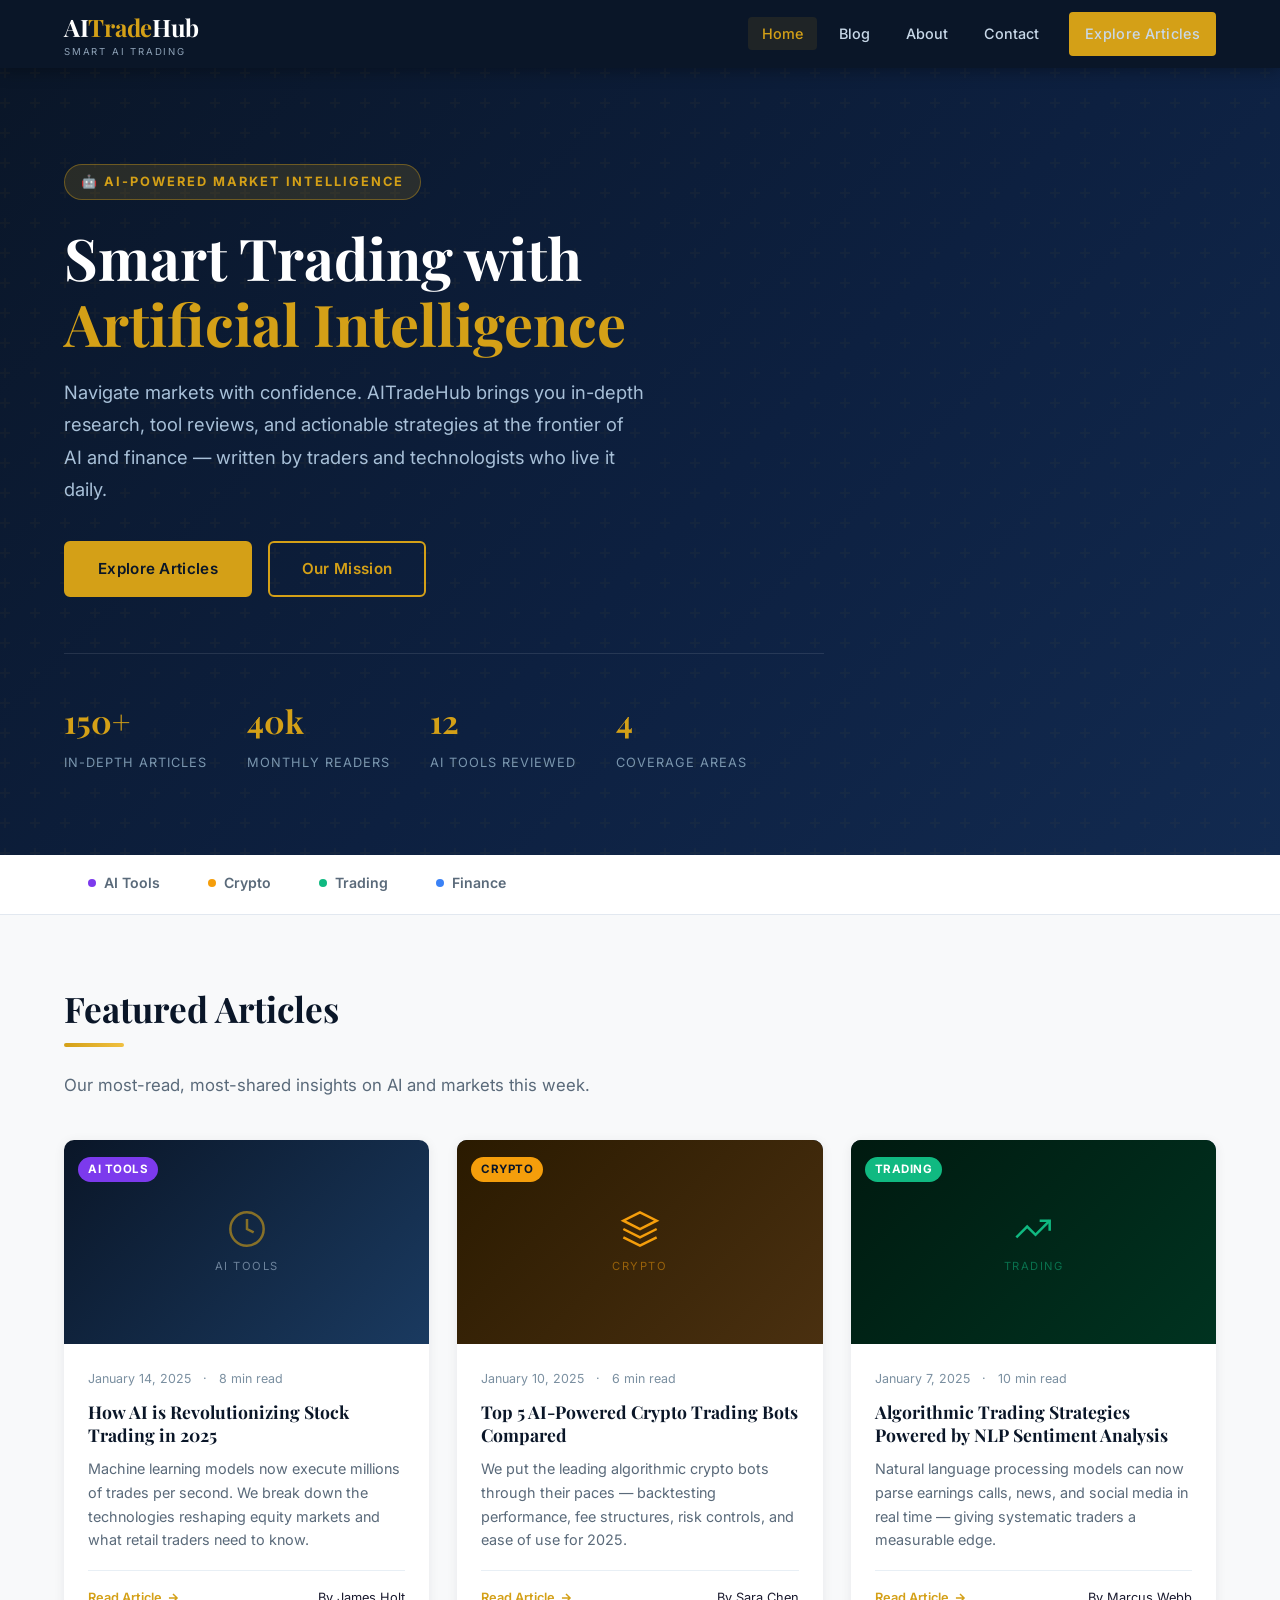
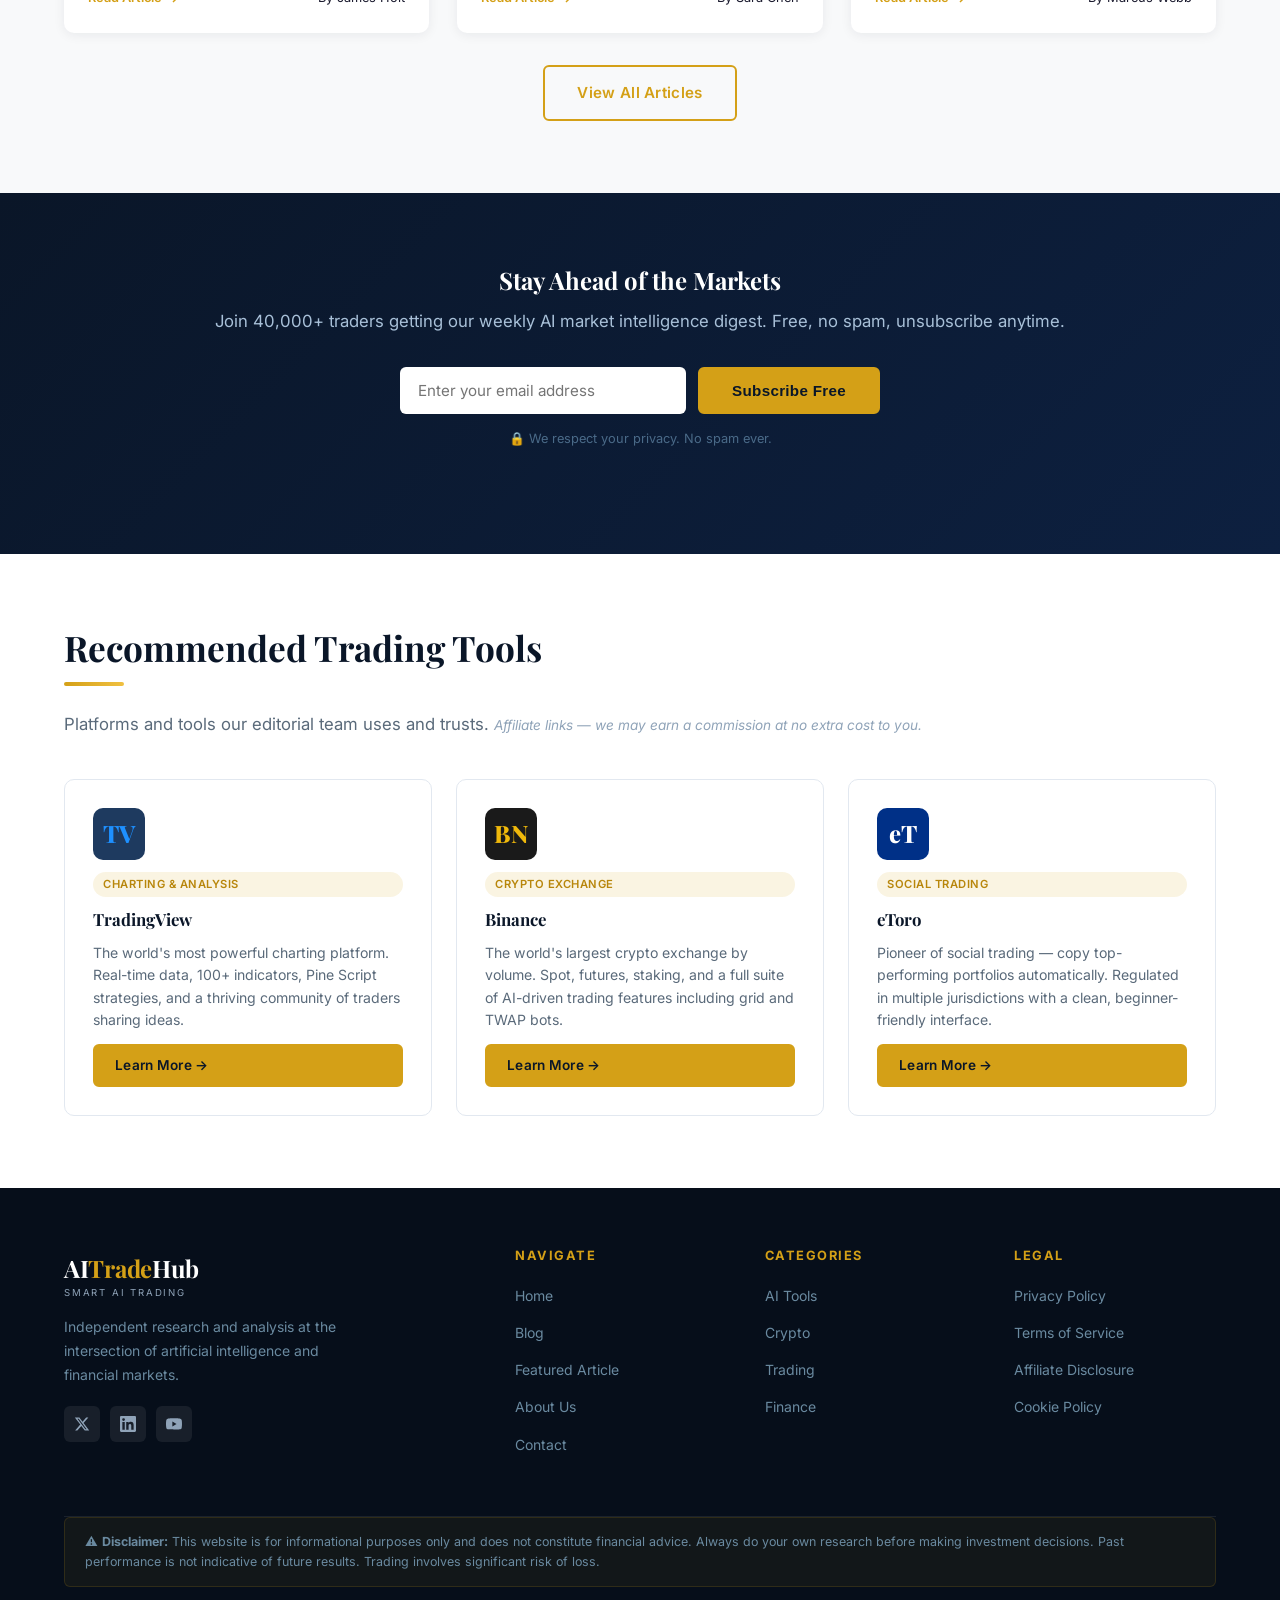
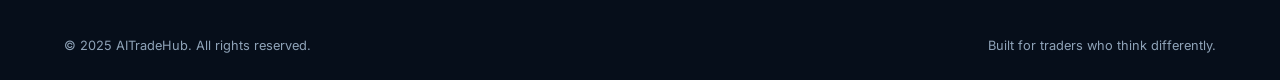
==== index.html @ fe81fb81 "Add Google Analytics (G-XNV5KTR19J) to all pages" ====
<!DOCTYPE html>
<html lang="en">
<head>
<!-- Google tag (gtag.js) -->
<script async src="https://www.googletagmanager.com/gtag/js?id=G-XNV5KTR19J"></script>
<script>
  window.dataLayer = window.dataLayer || [];
  function gtag(){dataLayer.push(arguments);}
  gtag('js', new Date());
  gtag('config', 'G-XNV5KTR19J');
</script>
  <meta charset="UTF-8" />
  <meta name="viewport" content="width=device-width, initial-scale=1.0" />
  <title>AITradeHub — Smart Trading with Artificial Intelligence</title>
  <meta name="description" content="AITradeHub delivers expert analysis, tools, and strategies at the intersection of artificial intelligence and financial markets. Stay ahead with AI-driven trading insights." />
  <link rel="canonical" href="https://aitradehub.github.io/" />

  <!-- Open Graph -->
  <meta property="og:type"        content="website" />
  <meta property="og:title"       content="AITradeHub — Smart Trading with Artificial Intelligence" />
  <meta property="og:description" content="Expert analysis and strategies at the intersection of AI and financial markets." />
  <meta property="og:image"       content="https://aitradehub.github.io/images/og-home.png" />
  <meta property="og:url"         content="https://aitradehub.github.io/" />
  <meta property="og:site_name"   content="AITradeHub" />

  <!-- Twitter Card -->
  <meta name="twitter:card"        content="summary_large_image" />
  <meta name="twitter:title"       content="AITradeHub — Smart Trading with Artificial Intelligence" />
  <meta name="twitter:description" content="Expert analysis and strategies at the intersection of AI and financial markets." />
  <meta name="twitter:image"       content="https://aitradehub.github.io/images/og-home.png" />

  <!-- Fonts -->
  <link rel="preconnect" href="https://fonts.googleapis.com" />
  <link rel="preconnect" href="https://fonts.gstatic.com" crossorigin />
  <link href="https://fonts.googleapis.com/css2?family=Inter:wght@400;500;600;700&family=Playfair+Display:wght@600;700;800&display=swap" rel="stylesheet" />

  <link rel="stylesheet" href="css/style.css" />

  <!-- JSON-LD WebSite Schema -->
  <script type="application/ld+json">
  {
    "@context": "https://schema.org",
    "@type": "WebSite",
    "name": "AITradeHub",
    "url": "https://aitradehub.github.io/",
    "description": "Smart Trading with Artificial Intelligence — expert analysis, tools, and strategies.",
    "publisher": {
      "@type": "Organization",
      "name": "AITradeHub",
      "logo": {
        "@type": "ImageObject",
        "url": "https://aitradehub.github.io/images/logo.png"
      }
    },
    "potentialAction": {
      "@type": "SearchAction",
      "target": "https://aitradehub.github.io/blog.html?q={search_term_string}",
      "query-input": "required name=search_term_string"
    }
  }
  </script>
</head>
<body>

<!-- ── Site Header ──────────────────────────────────────── -->
<header class="site-header">
  <div class="container">
    <nav class="navbar" role="navigation" aria-label="Main navigation">
      <a href="index.html" class="logo">
        AI<span>Trade</span>Hub
        <small>Smart AI Trading</small>
      </a>

      <ul class="nav-links" role="list">
        <li><a href="index.html" class="active">Home</a></li>
        <li><a href="blog.html">Blog</a></li>
        <li><a href="about.html">About</a></li>
        <li><a href="contact.html">Contact</a></li>
        <li><a href="blog.html" class="btn btn-primary btn-sm">Explore Articles</a></li>
      </ul>

      <button class="hamburger" aria-label="Toggle menu" aria-expanded="false">
        <span></span><span></span><span></span>
      </button>
    </nav>
  </div>
</header>

<!-- AdSense Leaderboard 728x90: paste your AdSense code here when ready -->

<!-- ── Hero ─────────────────────────────────────────────── -->
<section class="hero">
  <div class="container">
    <div class="hero-inner">
      <div class="hero-eyebrow">🤖 AI-Powered Market Intelligence</div>
      <h1>Smart Trading with <em>Artificial Intelligence</em></h1>
      <p class="hero-lead">
        Navigate markets with confidence. AITradeHub brings you in-depth research, 
        tool reviews, and actionable strategies at the frontier of AI and finance — 
        written by traders and technologists who live it daily.
      </p>
      <div class="hero-actions">
        <a href="blog.html" class="btn btn-primary">Explore Articles</a>
        <a href="about.html" class="btn btn-outline">Our Mission</a>
      </div>
      <div class="hero-stats">
        <div class="stat-item">
          <span class="stat-number">150+</span>
          <span class="stat-label">In-depth Articles</span>
        </div>
        <div class="stat-item">
          <span class="stat-number">40k</span>
          <span class="stat-label">Monthly Readers</span>
        </div>
        <div class="stat-item">
          <span class="stat-number">12</span>
          <span class="stat-label">AI Tools Reviewed</span>
        </div>
        <div class="stat-item">
          <span class="stat-number">4</span>
          <span class="stat-label">Coverage Areas</span>
        </div>
      </div>
    </div>
  </div>
</section>

<!-- ── Categories Bar ───────────────────────────────────── -->
<nav class="categories-bar" aria-label="Content categories">
  <div class="container">
    <a href="blog.html?cat=ai" class="cat-link">
      <span class="cat-dot cat-ai"></span> AI Tools
    </a>
    <a href="blog.html?cat=crypto" class="cat-link">
      <span class="cat-dot cat-crypto"></span> Crypto
    </a>
    <a href="blog.html?cat=trading" class="cat-link">
      <span class="cat-dot cat-trading"></span> Trading
    </a>
    <a href="blog.html?cat=finance" class="cat-link">
      <span class="cat-dot cat-finance"></span> Finance
    </a>
  </div>
</nav>

<!-- ── Featured Articles ────────────────────────────────── -->
<section class="section">
  <div class="container">
    <h2 class="section-title">Featured Articles</h2>
    <div class="divider"></div>
    <p class="section-subtitle">Our most-read, most-shared insights on AI and markets this week.</p>

    <div class="articles-grid">

      <!-- Card 1 -->
      <article class="article-card" data-category="ai">
        <div class="card-thumb">
          <div class="card-thumb-placeholder">
            <svg viewBox="0 0 24 24" fill="none" stroke="currentColor" stroke-width="1.5"><circle cx="12" cy="12" r="10"/><path d="M12 6v6l4 2"/></svg>
            <span>AI Tools</span>
          </div>
          <div class="card-badge-wrap"><span class="badge badge-ai">AI Tools</span></div>
        </div>
        <div class="card-body">
          <div class="card-meta">
            <span>January 14, 2025</span>
            <span>·</span>
            <span>8 min read</span>
          </div>
          <h3 class="card-title">
            <a href="article.html">How AI is Revolutionizing Stock Trading in 2025</a>
          </h3>
          <p class="card-excerpt">
            Machine learning models now execute millions of trades per second. We break down the technologies reshaping equity markets and what retail traders need to know.
          </p>
          <div class="card-footer">
            <a href="article.html" class="read-more">
              Read Article
              <svg width="14" height="14" viewBox="0 0 24 24" fill="none" stroke="currentColor" stroke-width="2.5"><path d="M5 12h14M12 5l7 7-7 7"/></svg>
            </a>
            <span>By James Holt</span>
          </div>
        </div>
      </article>

      <!-- Card 2 -->
      <article class="article-card" data-category="crypto">
        <div class="card-thumb">
          <div class="card-thumb-placeholder" style="background:linear-gradient(135deg,#2a1a00,#4a3010)">
            <svg viewBox="0 0 24 24" fill="none" stroke="#f59e0b" stroke-width="1.5" style="color:#f59e0b"><path d="M12 2L2 7l10 5 10-5-10-5zM2 17l10 5 10-5M2 12l10 5 10-5"/></svg>
            <span style="color:rgba(245,158,11,.5)">Crypto</span>
          </div>
          <div class="card-badge-wrap"><span class="badge badge-crypto">Crypto</span></div>
        </div>
        <div class="card-body">
          <div class="card-meta">
            <span>January 10, 2025</span>
            <span>·</span>
            <span>6 min read</span>
          </div>
          <h3 class="card-title">
            <a href="blog.html">Top 5 AI-Powered Crypto Trading Bots Compared</a>
          </h3>
          <p class="card-excerpt">
            We put the leading algorithmic crypto bots through their paces — backtesting performance, fee structures, risk controls, and ease of use for 2025.
          </p>
          <div class="card-footer">
            <a href="blog.html" class="read-more">
              Read Article
              <svg width="14" height="14" viewBox="0 0 24 24" fill="none" stroke="currentColor" stroke-width="2.5"><path d="M5 12h14M12 5l7 7-7 7"/></svg>
            </a>
            <span>By Sara Chen</span>
          </div>
        </div>
      </article>

      <!-- Card 3 -->
      <article class="article-card" data-category="trading">
        <div class="card-thumb">
          <div class="card-thumb-placeholder" style="background:linear-gradient(135deg,#001a10,#003320)">
            <svg viewBox="0 0 24 24" fill="none" stroke="#10b981" stroke-width="1.5" style="color:#10b981"><polyline points="22 7 13.5 15.5 8.5 10.5 2 17"/><polyline points="16 7 22 7 22 13"/></svg>
            <span style="color:rgba(16,185,129,.5)">Trading</span>
          </div>
          <div class="card-badge-wrap"><span class="badge badge-trading">Trading</span></div>
        </div>
        <div class="card-body">
          <div class="card-meta">
            <span>January 7, 2025</span>
            <span>·</span>
            <span>10 min read</span>
          </div>
          <h3 class="card-title">
            <a href="blog.html">Algorithmic Trading Strategies Powered by NLP Sentiment Analysis</a>
          </h3>
          <p class="card-excerpt">
            Natural language processing models can now parse earnings calls, news, and social media in real time — giving systematic traders a measurable edge.
          </p>
          <div class="card-footer">
            <a href="blog.html" class="read-more">
              Read Article
              <svg width="14" height="14" viewBox="0 0 24 24" fill="none" stroke="currentColor" stroke-width="2.5"><path d="M5 12h14M12 5l7 7-7 7"/></svg>
            </a>
            <span>By Marcus Webb</span>
          </div>
        </div>
      </article>

    </div>

    <div class="text-center mt-8">
      <a href="blog.html" class="btn btn-outline">View All Articles</a>
    </div>
  </div>
</section>

<!-- ── Newsletter Section ────────────────────────────────── -->
<section class="newsletter-section">
  <div class="container">
    <h2>Stay Ahead of the Markets</h2>
    <p>Join 40,000+ traders getting our weekly AI market intelligence digest. Free, no spam, unsubscribe anytime.</p>
    <form class="newsletter-inline newsletter-inline-form" action="#" method="post">
      <input type="email" placeholder="Enter your email address" required aria-label="Email address" />
      <button type="submit" class="btn btn-primary">Subscribe Free</button>
    </form>
    <p class="newsletter-note" style="color:#4a6a88;margin-top:14px;font-size:.8rem;">
      🔒 We respect your privacy. No spam ever.
    </p>
  </div>
</section>

<!-- ── Recommended Tools (Affiliate) ────────────────────── -->
<section class="section" style="background:#fff;">
  <div class="container">
    <h2 class="section-title">Recommended Trading Tools</h2>
    <div class="divider"></div>
    <p class="section-subtitle">
      Platforms and tools our editorial team uses and trusts. 
      <em style="font-size:.85rem;color:#8fa3b8;">Affiliate links — we may earn a commission at no extra cost to you.</em>
    </p>

    <div class="tools-grid">

      <div class="tool-card">
        <div class="tool-icon tool-icon-tv">TV</div>
        <span class="tool-tag">Charting &amp; Analysis</span>
        <h4>TradingView</h4>
        <p>The world's most powerful charting platform. Real-time data, 100+ indicators, Pine Script strategies, and a thriving community of traders sharing ideas.</p>
        <a href="https://tradingview.com" target="_blank" rel="noopener sponsored" class="btn btn-primary btn-sm">Learn More →</a>
      </div>

      <div class="tool-card">
        <div class="tool-icon tool-icon-bn">BN</div>
        <span class="tool-tag">Crypto Exchange</span>
        <h4>Binance</h4>
        <p>The world's largest crypto exchange by volume. Spot, futures, staking, and a full suite of AI-driven trading features including grid and TWAP bots.</p>
        <a href="https://binance.com" target="_blank" rel="noopener sponsored" class="btn btn-primary btn-sm">Learn More →</a>
      </div>

      <div class="tool-card">
        <div class="tool-icon tool-icon-et">eT</div>
        <span class="tool-tag">Social Trading</span>
        <h4>eToro</h4>
        <p>Pioneer of social trading — copy top-performing portfolios automatically. Regulated in multiple jurisdictions with a clean, beginner-friendly interface.</p>
        <a href="https://etoro.com" target="_blank" rel="noopener sponsored" class="btn btn-primary btn-sm">Learn More →</a>
      </div>

    </div>
  </div>
</section>

<!-- ── Footer ────────────────────────────────────────────── -->
<footer class="site-footer">
  <div class="container">
    <div class="footer-grid">
      <div class="footer-brand">
        <a href="index.html" class="logo">AI<span>Trade</span>Hub<small>Smart AI Trading</small></a>
        <p>Independent research and analysis at the intersection of artificial intelligence and financial markets.</p>
        <div class="footer-social">
          <a href="#" class="footer-social-link" aria-label="Twitter/X">
            <svg viewBox="0 0 24 24" fill="currentColor"><path d="M18.244 2.25h3.308l-7.227 8.26 8.502 11.24H16.17l-5.214-6.817L4.99 21.75H1.68l7.73-8.835L1.254 2.25H8.08l4.713 6.231zm-1.161 17.52h1.833L7.084 4.126H5.117z"/></svg>
          </a>
          <a href="#" class="footer-social-link" aria-label="LinkedIn">
            <svg viewBox="0 0 24 24" fill="currentColor"><path d="M20.447 20.452h-3.554v-5.569c0-1.328-.027-3.037-1.852-3.037-1.853 0-2.136 1.445-2.136 2.939v5.667H9.351V9h3.414v1.561h.046c.477-.9 1.637-1.85 3.37-1.85 3.601 0 4.267 2.37 4.267 5.455v6.286zM5.337 7.433a2.062 2.062 0 01-2.063-2.065 2.064 2.064 0 112.063 2.065zm1.782 13.019H3.555V9h3.564v11.452zM22.225 0H1.771C.792 0 0 .774 0 1.729v20.542C0 23.227.792 24 1.771 24h20.451C23.2 24 24 23.227 24 22.271V1.729C24 .774 23.2 0 22.222 0h.003z"/></svg>
          </a>
          <a href="#" class="footer-social-link" aria-label="YouTube">
            <svg viewBox="0 0 24 24" fill="currentColor"><path d="M23.498 6.186a3.016 3.016 0 00-2.122-2.136C19.505 3.545 12 3.545 12 3.545s-7.505 0-9.377.505A3.017 3.017 0 00.502 6.186C0 8.07 0 12 0 12s0 3.93.502 5.814a3.016 3.016 0 002.122 2.136c1.871.505 9.376.505 9.376.505s7.505 0 9.377-.505a3.015 3.015 0 002.122-2.136C24 15.93 24 12 24 12s0-3.93-.502-5.814zM9.545 15.568V8.432L15.818 12l-6.273 3.568z"/></svg>
          </a>
        </div>
      </div>

      <div class="footer-col">
        <h4>Navigate</h4>
        <ul>
          <li><a href="index.html">Home</a></li>
          <li><a href="blog.html">Blog</a></li>
          <li><a href="article.html">Featured Article</a></li>
          <li><a href="about.html">About Us</a></li>
          <li><a href="contact.html">Contact</a></li>
        </ul>
      </div>

      <div class="footer-col">
        <h4>Categories</h4>
        <ul>
          <li><a href="blog.html?cat=ai">AI Tools</a></li>
          <li><a href="blog.html?cat=crypto">Crypto</a></li>
          <li><a href="blog.html?cat=trading">Trading</a></li>
          <li><a href="blog.html?cat=finance">Finance</a></li>
        </ul>
      </div>

      <div class="footer-col">
        <h4>Legal</h4>
        <ul>
          <li><a href="#">Privacy Policy</a></li>
          <li><a href="#">Terms of Service</a></li>
          <li><a href="#">Affiliate Disclosure</a></li>
          <li><a href="#">Cookie Policy</a></li>
        </ul>
      </div>
    </div>

    <div class="footer-disclaimer">
      ⚠️ <strong>Disclaimer:</strong> This website is for informational purposes only and does not constitute financial advice. 
      Always do your own research before making investment decisions. Past performance is not indicative of future results. 
      Trading involves significant risk of loss.
    </div>

    <div class="footer-bottom">
      <span>© 2025 AITradeHub. All rights reserved.</span>
      <span>Built for traders who think differently.</span>
    </div>
  </div>
</footer>

<script src="js/main.js"></script>
</body>
</html>
---- css/style.css ----
/* ============================================================
   AITradeHub — style.css
   Colors: Navy #0a1628 | Gold #d4a017 | Light bg #f8f9fa
   Fonts: Inter (body) | Playfair Display (headings)
============================================================ */

/* ── Reset & Base ─────────────────────────────────────────── */
*, *::before, *::after { box-sizing: border-box; margin: 0; padding: 0; }

html { scroll-behavior: smooth; font-size: 16px; }

body {
  font-family: 'Inter', sans-serif;
  background: #f8f9fa;
  color: #1a1a2e;
  line-height: 1.7;
  -webkit-font-smoothing: antialiased;
}

h1, h2, h3, h4, h5, h6 {
  font-family: 'Playfair Display', serif;
  line-height: 1.25;
  color: #0a1628;
}

a { color: #d4a017; text-decoration: none; transition: color .2s; }
a:hover { color: #b8860b; }

img { max-width: 100%; display: block; }

.container {
  max-width: 1200px;
  margin: 0 auto;
  padding: 0 24px;
}

.section { padding: 72px 0; }
.section-title {
  font-size: clamp(1.6rem, 3vw, 2.2rem);
  margin-bottom: 12px;
  color: #0a1628;
}
.section-subtitle {
  color: #5a6a7a;
  font-size: 1.05rem;
  margin-bottom: 40px;
}
.divider {
  width: 60px; height: 4px;
  background: linear-gradient(90deg, #d4a017, #f0c040);
  border-radius: 2px;
  margin: 12px 0 24px;
}

/* ── Buttons ───────────────────────────────────────────────── */
.btn {
  display: inline-block;
  padding: 13px 32px;
  border-radius: 6px;
  font-weight: 600;
  font-size: .95rem;
  cursor: pointer;
  border: 2px solid transparent;
  transition: all .25s;
  letter-spacing: .3px;
}
.btn-primary {
  background: #d4a017;
  color: #0a1628;
  border-color: #d4a017;
}
.btn-primary:hover {
  background: #b8860b;
  border-color: #b8860b;
  color: #fff;
  transform: translateY(-2px);
  box-shadow: 0 8px 24px rgba(212,160,23,.35);
}
.btn-outline {
  background: transparent;
  color: #d4a017;
  border-color: #d4a017;
}
.btn-outline:hover {
  background: #d4a017;
  color: #0a1628;
  transform: translateY(-2px);
}
.btn-sm { padding: 8px 20px; font-size: .85rem; }

/* ── Header / Navbar ───────────────────────────────────────── */
.site-header {
  position: sticky; top: 0; z-index: 1000;
  background: #0a1628;
  box-shadow: 0 2px 16px rgba(0,0,0,.35);
}
.navbar {
  display: flex;
  align-items: center;
  justify-content: space-between;
  height: 68px;
}
.logo {
  font-family: 'Playfair Display', serif;
  font-size: 1.5rem;
  font-weight: 700;
  color: #fff;
  letter-spacing: -.3px;
}
.logo span { color: #d4a017; }
.logo small {
  display: block;
  font-family: 'Inter', sans-serif;
  font-size: .6rem;
  font-weight: 400;
  color: #8fa3b8;
  letter-spacing: 1.8px;
  text-transform: uppercase;
  margin-top: -4px;
}

.nav-links {
  display: flex;
  list-style: none;
  gap: 8px;
  align-items: center;
}
.nav-links a {
  color: #c8d8e8;
  font-size: .9rem;
  font-weight: 500;
  padding: 8px 14px;
  border-radius: 4px;
  transition: all .2s;
}
.nav-links a:hover,
.nav-links a.active {
  color: #d4a017;
  background: rgba(212,160,23,.1);
}
.nav-links .btn { margin-left: 8px; }

.hamburger {
  display: none;
  flex-direction: column;
  gap: 5px;
  cursor: pointer;
  padding: 6px;
  background: none;
  border: none;
}
.hamburger span {
  display: block;
  width: 26px; height: 2px;
  background: #d4a017;
  border-radius: 2px;
  transition: all .3s;
}
.hamburger.open span:nth-child(1) { transform: translateY(7px) rotate(45deg); }
.hamburger.open span:nth-child(2) { opacity: 0; }
.hamburger.open span:nth-child(3) { transform: translateY(-7px) rotate(-45deg); }

/* ── AdSense Banner (header leaderboard 728x90) ────────────── */
.adsense-leaderboard {
  background: #fff;
  border-bottom: 1px solid #e2e8f0;
  padding: 12px 0;
  text-align: center;
}
.ad-placeholder {
  display: inline-flex;
  align-items: center;
  justify-content: center;
  background: #f0f4f8;
  border: 2px dashed #c8d5e0;
  color: #8fa3b8;
  font-size: .78rem;
  font-weight: 600;
  letter-spacing: .5px;
  text-transform: uppercase;
  border-radius: 4px;
}
.ad-leaderboard { width: 728px; height: 90px; max-width: 100%; }
.ad-rectangle  { width: 300px; height: 250px; }

/* ── Hero ─────────────────────────────────────────────────── */
.hero {
  background: linear-gradient(135deg, #0a1628 0%, #0d2040 55%, #122a50 100%);
  color: #fff;
  padding: 96px 0 80px;
  position: relative;
  overflow: hidden;
}
.hero::before {
  content: '';
  position: absolute; inset: 0;
  background: url("data:image/svg+xml,%3Csvg width='60' height='60' viewBox='0 0 60 60' xmlns='http://www.w3.org/2000/svg'%3E%3Cg fill='none' fill-rule='evenodd'%3E%3Cg fill='%23d4a017' fill-opacity='0.04'%3E%3Cpath d='M36 34v-4h-2v4h-4v2h4v4h2v-4h4v-2h-4zm0-30V0h-2v4h-4v2h4v4h2V6h4V4h-4zM6 34v-4H4v4H0v2h4v4h2v-4h4v-2H6zM6 4V0H4v4H0v2h4v4h2V6h4V4H6z'/%3E%3C/g%3E%3C/g%3E%3C/svg%3E");
}
.hero-inner {
  position: relative; z-index: 1;
  max-width: 760px;
}
.hero-eyebrow {
  display: inline-block;
  background: rgba(212,160,23,.15);
  border: 1px solid rgba(212,160,23,.4);
  color: #d4a017;
  font-size: .8rem;
  font-weight: 700;
  letter-spacing: 2px;
  text-transform: uppercase;
  padding: 6px 16px;
  border-radius: 30px;
  margin-bottom: 24px;
}
.hero h1 {
  font-size: clamp(2.2rem, 5vw, 3.6rem);
  color: #fff;
  margin-bottom: 20px;
  line-height: 1.15;
}
.hero h1 em {
  font-style: normal;
  color: #d4a017;
}
.hero-lead {
  font-size: 1.15rem;
  color: #a8c0d8;
  max-width: 580px;
  margin-bottom: 36px;
  line-height: 1.75;
}
.hero-actions { display: flex; gap: 16px; flex-wrap: wrap; align-items: center; }
.hero-stats {
  display: flex;
  gap: 40px;
  margin-top: 56px;
  padding-top: 40px;
  border-top: 1px solid rgba(255,255,255,.1);
}
.stat-item { text-align: left; }
.stat-number {
  font-family: 'Playfair Display', serif;
  font-size: 2rem;
  font-weight: 700;
  color: #d4a017;
  display: block;
}
.stat-label { font-size: .8rem; color: #7a96ae; text-transform: uppercase; letter-spacing: 1px; }

/* ── Category Bar ─────────────────────────────────────────── */
.categories-bar {
  background: #fff;
  border-bottom: 1px solid #e2e8f0;
  padding: 0;
  position: sticky;
  top: 68px;
  z-index: 900;
}
.categories-bar .container {
  display: flex;
  gap: 0;
  overflow-x: auto;
  scrollbar-width: none;
}
.categories-bar .container::-webkit-scrollbar { display: none; }
.cat-link {
  display: flex;
  align-items: center;
  gap: 8px;
  padding: 16px 24px;
  font-size: .88rem;
  font-weight: 600;
  color: #5a6a7a;
  white-space: nowrap;
  border-bottom: 3px solid transparent;
  transition: all .2s;
}
.cat-link:hover { color: #0a1628; border-bottom-color: #d4a017; }
.cat-link.active { color: #0a1628; border-bottom-color: #d4a017; }
.cat-dot {
  width: 8px; height: 8px;
  border-radius: 50%;
  flex-shrink: 0;
}

/* category color system */
.cat-ai    { background: #7c3aed; }
.cat-crypto{ background: #f59e0b; }
.cat-trading{background: #10b981; }
.cat-finance{background: #3b82f6; }

.badge {
  display: inline-block;
  font-size: .72rem;
  font-weight: 700;
  letter-spacing: .5px;
  text-transform: uppercase;
  padding: 3px 10px;
  border-radius: 20px;
  color: #fff;
}
.badge-ai      { background: #7c3aed; }
.badge-crypto  { background: #f59e0b; color: #0a1628; }
.badge-trading { background: #10b981; }
.badge-finance { background: #3b82f6; }

/* ── Article Cards ────────────────────────────────────────── */
.articles-grid {
  display: grid;
  grid-template-columns: repeat(auto-fill, minmax(320px, 1fr));
  gap: 28px;
}

.article-card {
  background: #fff;
  border-radius: 10px;
  overflow: hidden;
  box-shadow: 0 2px 12px rgba(10,22,40,.07);
  transition: transform .25s, box-shadow .25s;
  display: flex;
  flex-direction: column;
}
.article-card:hover {
  transform: translateY(-5px);
  box-shadow: 0 12px 32px rgba(10,22,40,.14);
}
.card-thumb {
  position: relative;
  padding-top: 56%;
  background: linear-gradient(135deg, #0a1628, #1a3a60);
  overflow: hidden;
}
.card-thumb-img {
  position: absolute; inset: 0;
  width: 100%; height: 100%;
  object-fit: cover;
}
.card-thumb-placeholder {
  position: absolute; inset: 0;
  display: flex; flex-direction: column;
  align-items: center; justify-content: center;
  color: rgba(212,160,23,.6);
}
.card-thumb-placeholder svg { width: 40px; height: 40px; margin-bottom: 8px; }
.card-thumb-placeholder span { font-size: .7rem; letter-spacing: 1.5px; text-transform: uppercase; color: rgba(200,220,240,.5); }
.card-badge-wrap {
  position: absolute;
  top: 14px; left: 14px;
}
.card-body {
  padding: 24px;
  flex: 1;
  display: flex; flex-direction: column;
}
.card-meta {
  display: flex;
  align-items: center;
  gap: 12px;
  font-size: .78rem;
  color: #7a8fa0;
  margin-bottom: 10px;
}
.card-title {
  font-size: 1.1rem;
  margin-bottom: 10px;
  color: #0a1628;
  line-height: 1.35;
}
.card-title a { color: inherit; }
.card-title a:hover { color: #d4a017; }
.card-excerpt {
  font-size: .9rem;
  color: #5a6a7a;
  line-height: 1.65;
  flex: 1;
  margin-bottom: 18px;
}
.card-footer {
  display: flex;
  align-items: center;
  justify-content: space-between;
  padding-top: 16px;
  border-top: 1px solid #e8eff5;
  font-size: .8rem;
}
.read-more {
  font-weight: 600;
  color: #d4a017;
  display: flex; align-items: center; gap: 4px;
}
.read-more:hover { color: #b8860b; }
.read-more svg { transition: transform .2s; }
.read-more:hover svg { transform: translateX(3px); }

/* ── Main + Sidebar layout ────────────────────────────────── */
.page-layout {
  display: grid;
  grid-template-columns: 1fr 320px;
  gap: 40px;
  align-items: start;
}
.sidebar { position: sticky; top: 130px; }
.sidebar-widget {
  background: #fff;
  border-radius: 10px;
  padding: 28px;
  margin-bottom: 28px;
  box-shadow: 0 2px 12px rgba(10,22,40,.07);
}
.sidebar-widget h3 {
  font-size: 1.05rem;
  margin-bottom: 16px;
  padding-bottom: 12px;
  border-bottom: 2px solid #e8eff5;
}

/* ── Newsletter ───────────────────────────────────────────── */
.newsletter-form { display: flex; flex-direction: column; gap: 12px; }
.newsletter-form input[type="email"] {
  width: 100%;
  padding: 12px 16px;
  border: 1.5px solid #d0dce8;
  border-radius: 6px;
  font-size: .9rem;
  font-family: inherit;
  color: #0a1628;
  transition: border-color .2s;
}
.newsletter-form input[type="email"]:focus {
  outline: none;
  border-color: #d4a017;
  box-shadow: 0 0 0 3px rgba(212,160,23,.15);
}
.newsletter-form .btn { width: 100%; text-align: center; }
.newsletter-note { font-size: .75rem; color: #8fa3b8; margin-top: 4px; }

/* ── Newsletter full-width section ───────────────────────── */
.newsletter-section {
  background: linear-gradient(135deg, #0a1628, #0d2040);
  color: #fff;
  padding: 72px 0;
  text-align: center;
}
.newsletter-section h2 { color: #fff; margin-bottom: 12px; }
.newsletter-section p { color: #a8c0d8; margin-bottom: 32px; font-size: 1.05rem; }
.newsletter-inline {
  display: flex;
  gap: 12px;
  max-width: 480px;
  margin: 0 auto;
}
.newsletter-inline input {
  flex: 1;
  padding: 13px 18px;
  border: none;
  border-radius: 6px;
  font-size: .95rem;
  font-family: inherit;
}
.newsletter-inline input:focus { outline: 2px solid #d4a017; }

/* ── Affiliate / Tools ────────────────────────────────────── */
.tools-grid {
  display: grid;
  grid-template-columns: repeat(auto-fill, minmax(280px, 1fr));
  gap: 24px;
}
.tool-card {
  background: #fff;
  border: 1.5px solid #e2e8f0;
  border-radius: 10px;
  padding: 28px;
  display: flex; flex-direction: column;
  gap: 12px;
  transition: all .25s;
}
.tool-card:hover {
  border-color: #d4a017;
  box-shadow: 0 8px 24px rgba(212,160,23,.12);
  transform: translateY(-3px);
}
.tool-icon {
  width: 52px; height: 52px;
  border-radius: 10px;
  display: flex; align-items: center; justify-content: center;
  font-size: 1.5rem;
  font-weight: 800;
  font-family: 'Playfair Display', serif;
}
.tool-icon-tv { background: #1e3a5f; color: #1e90ff; }
.tool-icon-bn { background: #1a1a1a; color: #f0b90b; }
.tool-icon-et { background: #003087; color: #fff; }
.tool-card h4 { font-size: 1.05rem; color: #0a1628; }
.tool-card p { font-size: .88rem; color: #5a6a7a; line-height: 1.6; flex: 1; }
.tool-tag {
  display: inline-block;
  font-size: .7rem;
  font-weight: 600;
  letter-spacing: .5px;
  text-transform: uppercase;
  background: rgba(212,160,23,.12);
  color: #b8860b;
  padding: 3px 10px;
  border-radius: 20px;
}

/* ── Article Page ─────────────────────────────────────────── */
.article-header {
  background: #0a1628;
  color: #fff;
  padding: 60px 0 48px;
}
.article-header .badge { margin-bottom: 18px; }
.article-header h1 {
  color: #fff;
  font-size: clamp(1.8rem, 4vw, 2.8rem);
  max-width: 740px;
  margin-bottom: 24px;
}
.article-meta-bar {
  display: flex;
  flex-wrap: wrap;
  gap: 20px;
  align-items: center;
  font-size: .85rem;
  color: #8fa3b8;
}
.author-chip {
  display: flex; align-items: center; gap: 10px;
}
.author-avatar {
  width: 36px; height: 36px;
  border-radius: 50%;
  background: linear-gradient(135deg, #d4a017, #f0c040);
  display: flex; align-items: center; justify-content: center;
  font-weight: 700; font-size: .85rem;
  color: #0a1628;
  flex-shrink: 0;
}
.article-body {
  max-width: 800px;
  font-size: 1.05rem;
  line-height: 1.85;
  color: #1a2a3a;
}
.article-body h2 {
  font-size: 1.6rem;
  margin: 48px 0 16px;
  color: #0a1628;
}
.article-body h3 {
  font-size: 1.25rem;
  margin: 32px 0 12px;
  color: #0a1628;
}
.article-body p { margin-bottom: 22px; }
.article-body ul, .article-body ol {
  padding-left: 24px;
  margin-bottom: 22px;
}
.article-body li { margin-bottom: 8px; }
.article-body blockquote {
  border-left: 4px solid #d4a017;
  padding: 16px 24px;
  margin: 28px 0;
  background: rgba(212,160,23,.06);
  border-radius: 0 8px 8px 0;
  font-style: italic;
  color: #3a4a5a;
}
.article-body strong { color: #0a1628; font-weight: 700; }

.share-bar {
  display: flex; align-items: center; gap: 12px;
  padding: 24px 0;
  border-top: 1px solid #e2e8f0;
  border-bottom: 1px solid #e2e8f0;
  margin: 40px 0;
  flex-wrap: wrap;
}
.share-bar span { font-weight: 600; font-size: .9rem; color: #0a1628; }
.share-btn {
  display: flex; align-items: center; gap: 7px;
  padding: 8px 18px;
  border-radius: 6px;
  font-size: .83rem;
  font-weight: 600;
  color: #fff;
  transition: opacity .2s, transform .2s;
}
.share-btn:hover { opacity: .85; transform: translateY(-2px); color: #fff; }
.share-twitter  { background: #000; }
.share-linkedin { background: #0077b5; }
.share-facebook { background: #1877f2; }

/* ── Blog Filter ──────────────────────────────────────────── */
.blog-filter-bar {
  display: flex;
  gap: 10px;
  flex-wrap: wrap;
  margin-bottom: 36px;
}
.filter-btn {
  padding: 8px 20px;
  border-radius: 30px;
  border: 1.5px solid #d0dce8;
  background: #fff;
  font-size: .85rem;
  font-weight: 600;
  color: #5a6a7a;
  cursor: pointer;
  transition: all .2s;
  font-family: inherit;
}
.filter-btn:hover,
.filter-btn.active {
  background: #0a1628;
  border-color: #0a1628;
  color: #fff;
}
.filter-btn[data-filter="ai"].active    { background: #7c3aed; border-color: #7c3aed; }
.filter-btn[data-filter="crypto"].active{ background: #f59e0b; border-color: #f59e0b; color: #0a1628; }
.filter-btn[data-filter="trading"].active{ background: #10b981; border-color: #10b981; }
.filter-btn[data-filter="finance"].active{ background: #3b82f6; border-color: #3b82f6; }

/* ── About Page ───────────────────────────────────────────── */
.about-hero {
  background: linear-gradient(135deg, #0a1628, #0d2040);
  color: #fff;
  padding: 80px 0;
  text-align: center;
}
.about-hero h1 { color: #fff; font-size: clamp(2rem, 4vw, 3rem); margin-bottom: 16px; }
.about-hero p  { color: #a8c0d8; font-size: 1.1rem; max-width: 600px; margin: 0 auto; }
.team-photo-placeholder {
  width: 100%; max-width: 800px;
  aspect-ratio: 16/7;
  background: linear-gradient(135deg, #122a50, #1a3a60);
  border-radius: 12px;
  display: flex; align-items: center; justify-content: center;
  margin: 0 auto 60px;
  border: 2px dashed rgba(212,160,23,.3);
  color: rgba(212,160,23,.6);
  font-size: .9rem;
  letter-spacing: 1.5px;
  text-transform: uppercase;
}
.values-grid {
  display: grid;
  grid-template-columns: repeat(auto-fill, minmax(240px, 1fr));
  gap: 24px;
}
.value-card {
  background: #fff;
  border-radius: 10px;
  padding: 28px;
  box-shadow: 0 2px 12px rgba(10,22,40,.07);
  border-top: 4px solid #d4a017;
}
.value-icon {
  font-size: 1.8rem; margin-bottom: 14px;
}
.value-card h4 { font-size: 1.05rem; margin-bottom: 8px; }
.value-card p  { font-size: .88rem; color: #5a6a7a; line-height: 1.65; }

.trust-list { list-style: none; padding: 0; }
.trust-list li {
  display: flex; align-items: flex-start; gap: 14px;
  padding: 16px 0;
  border-bottom: 1px solid #e8eff5;
  font-size: .95rem;
  color: #3a4a5a;
}
.trust-list li:last-child { border-bottom: none; }
.trust-list .check {
  width: 22px; height: 22px;
  background: #10b981;
  border-radius: 50%;
  display: flex; align-items: center; justify-content: center;
  flex-shrink: 0; margin-top: 2px;
}
.trust-list .check svg { width: 12px; height: 12px; stroke: #fff; }

/* ── Contact Page ─────────────────────────────────────────── */
.contact-hero {
  background: linear-gradient(135deg, #0a1628, #0d2040);
  color: #fff;
  padding: 64px 0;
  text-align: center;
}
.contact-hero h1 { color: #fff; margin-bottom: 12px; }
.contact-hero p  { color: #a8c0d8; font-size: 1.05rem; }
.contact-grid {
  display: grid;
  grid-template-columns: 1fr 340px;
  gap: 48px;
  align-items: start;
}
.contact-form { background: #fff; border-radius: 12px; padding: 40px; box-shadow: 0 4px 20px rgba(10,22,40,.09); }
.contact-form h2 { font-size: 1.4rem; margin-bottom: 28px; }
.form-row { display: grid; grid-template-columns: 1fr 1fr; gap: 20px; }
.form-group {
  display: flex; flex-direction: column; gap: 6px; margin-bottom: 20px;
}
.form-group label {
  font-size: .85rem; font-weight: 600; color: #3a4a5a;
}
.form-group input,
.form-group select,
.form-group textarea {
  padding: 11px 16px;
  border: 1.5px solid #d0dce8;
  border-radius: 6px;
  font-size: .9rem;
  font-family: inherit;
  color: #0a1628;
  transition: border-color .2s, box-shadow .2s;
}
.form-group input:focus,
.form-group select:focus,
.form-group textarea:focus {
  outline: none;
  border-color: #d4a017;
  box-shadow: 0 0 0 3px rgba(212,160,23,.15);
}
.form-group textarea { resize: vertical; min-height: 130px; }
.contact-info-card {
  background: #0a1628;
  border-radius: 12px;
  padding: 32px;
  color: #fff;
}
.contact-info-card h3 { color: #fff; margin-bottom: 20px; }
.contact-info-item {
  display: flex; align-items: flex-start; gap: 14px;
  margin-bottom: 20px; font-size: .9rem;
}
.contact-info-icon {
  width: 36px; height: 36px;
  background: rgba(212,160,23,.15);
  border-radius: 8px;
  display: flex; align-items: center; justify-content: center;
  flex-shrink: 0; color: #d4a017; font-size: 1rem;
}
.contact-info-item strong { display: block; color: #d4a017; margin-bottom: 2px; }
.contact-info-item span { color: #8fa3b8; font-size: .85rem; }
.social-links { display: flex; gap: 12px; margin-top: 28px; }
.social-link {
  width: 40px; height: 40px;
  background: rgba(255,255,255,.08);
  border-radius: 8px;
  display: flex; align-items: center; justify-content: center;
  color: #a8c0d8; font-size: .9rem;
  transition: all .2s;
}
.social-link:hover {
  background: #d4a017;
  color: #0a1628;
}
.social-link svg { width: 18px; height: 18px; }

/* ── Page Hero (generic) ──────────────────────────────────── */
.page-hero {
  background: linear-gradient(135deg, #0a1628, #0d2040);
  padding: 56px 0;
  color: #fff;
}
.page-hero h1 { color: #fff; font-size: clamp(1.8rem, 3.5vw, 2.8rem); margin-bottom: 10px; }
.page-hero p  { color: #a8c0d8; max-width: 600px; }
.breadcrumb {
  display: flex; gap: 8px; align-items: center;
  font-size: .82rem; color: #5a7a9a;
  margin-bottom: 14px;
}
.breadcrumb a { color: #5a7a9a; }
.breadcrumb a:hover { color: #d4a017; }
.breadcrumb span { color: #a8c0d8; }

/* ── Related Articles ─────────────────────────────────────── */
.related-grid {
  display: grid;
  grid-template-columns: repeat(auto-fill, minmax(260px, 1fr));
  gap: 24px;
}

/* ── Footer ───────────────────────────────────────────────── */
.site-footer {
  background: #060e1a;
  color: #8fa3b8;
  padding: 60px 0 0;
}
.footer-grid {
  display: grid;
  grid-template-columns: 2fr 1fr 1fr 1fr;
  gap: 48px;
  padding-bottom: 48px;
  border-bottom: 1px solid rgba(255,255,255,.08);
}
.footer-brand .logo { margin-bottom: 14px; display: inline-block; }
.footer-brand p {
  font-size: .875rem; line-height: 1.7;
  max-width: 280px; color: #6a8aa0;
}
.footer-social {
  display: flex; gap: 10px; margin-top: 20px;
}
.footer-social-link {
  width: 36px; height: 36px;
  background: rgba(255,255,255,.07);
  border-radius: 6px;
  display: flex; align-items: center; justify-content: center;
  color: #8fa3b8;
  transition: all .2s;
}
.footer-social-link:hover { background: #d4a017; color: #0a1628; }
.footer-social-link svg { width: 16px; height: 16px; }
.footer-col h4 {
  font-family: 'Inter', sans-serif;
  font-size: .8rem;
  font-weight: 700;
  text-transform: uppercase;
  letter-spacing: 1.5px;
  color: #d4a017;
  margin-bottom: 18px;
}
.footer-col ul { list-style: none; }
.footer-col li { margin-bottom: 10px; }
.footer-col a {
  color: #6a8aa0; font-size: .875rem;
  transition: color .2s;
}
.footer-col a:hover { color: #d4a017; }
.footer-bottom {
  padding: 24px 0;
  display: flex; align-items: center; justify-content: space-between;
  flex-wrap: wrap; gap: 12px;
  font-size: .8rem;
}
.footer-disclaimer {
  background: rgba(212,160,23,.06);
  border: 1px solid rgba(212,160,23,.15);
  border-radius: 6px;
  padding: 14px 20px;
  font-size: .78rem;
  color: #6a8aa0;
  line-height: 1.6;
  margin-bottom: 24px;
}

/* ── Utility ──────────────────────────────────────────────── */
.text-center { text-align: center; }
.mt-4  { margin-top: 16px; }
.mt-8  { margin-top: 32px; }
.mt-12 { margin-top: 48px; }
.mb-4  { margin-bottom: 16px; }
.mb-8  { margin-bottom: 32px; }
.gap-y {
  display: flex; flex-direction: column; gap: 28px;
}
.bg-white { background: #fff; }
.rounded   { border-radius: 10px; }
.shadow    { box-shadow: 0 2px 12px rgba(10,22,40,.07); }
.p-8 { padding: 32px; }

/* highlight box */
.highlight-box {
  background: linear-gradient(135deg, rgba(212,160,23,.1), rgba(212,160,23,.05));
  border: 1px solid rgba(212,160,23,.25);
  border-radius: 10px;
  padding: 28px;
  margin: 32px 0;
}
.highlight-box p { margin: 0; color: #3a4a5a; }

/* ── Responsive ───────────────────────────────────────────── */
@media (max-width: 1024px) {
  .page-layout   { grid-template-columns: 1fr; }
  .sidebar       { position: static; }
  .footer-grid   { grid-template-columns: 1fr 1fr; }
  .contact-grid  { grid-template-columns: 1fr; }
  .ad-leaderboard{ width: 100%; }
}

@media (max-width: 768px) {
  .nav-links { 
    display: none;
    position: absolute;
    top: 68px; left: 0; right: 0;
    background: #0a1628;
    flex-direction: column;
    padding: 16px 24px 24px;
    gap: 4px;
    border-top: 1px solid rgba(255,255,255,.1);
  }
  .nav-links.open { display: flex; }
  .hamburger { display: flex; }
  .hero-stats { gap: 24px; flex-wrap: wrap; }
  .form-row { grid-template-columns: 1fr; }
  .footer-grid { grid-template-columns: 1fr; gap: 32px; }
  .footer-bottom { flex-direction: column; text-align: center; }
  .newsletter-inline { flex-direction: column; }
  .hero-actions { flex-direction: column; align-items: flex-start; }
  .section { padding: 48px 0; }
}

@media (max-width: 480px) {
  .container { padding: 0 16px; }
  .articles-grid { grid-template-columns: 1fr; }
  .tools-grid { grid-template-columns: 1fr; }
  .related-grid  { grid-template-columns: 1fr; }
  .values-grid   { grid-template-columns: 1fr; }
}
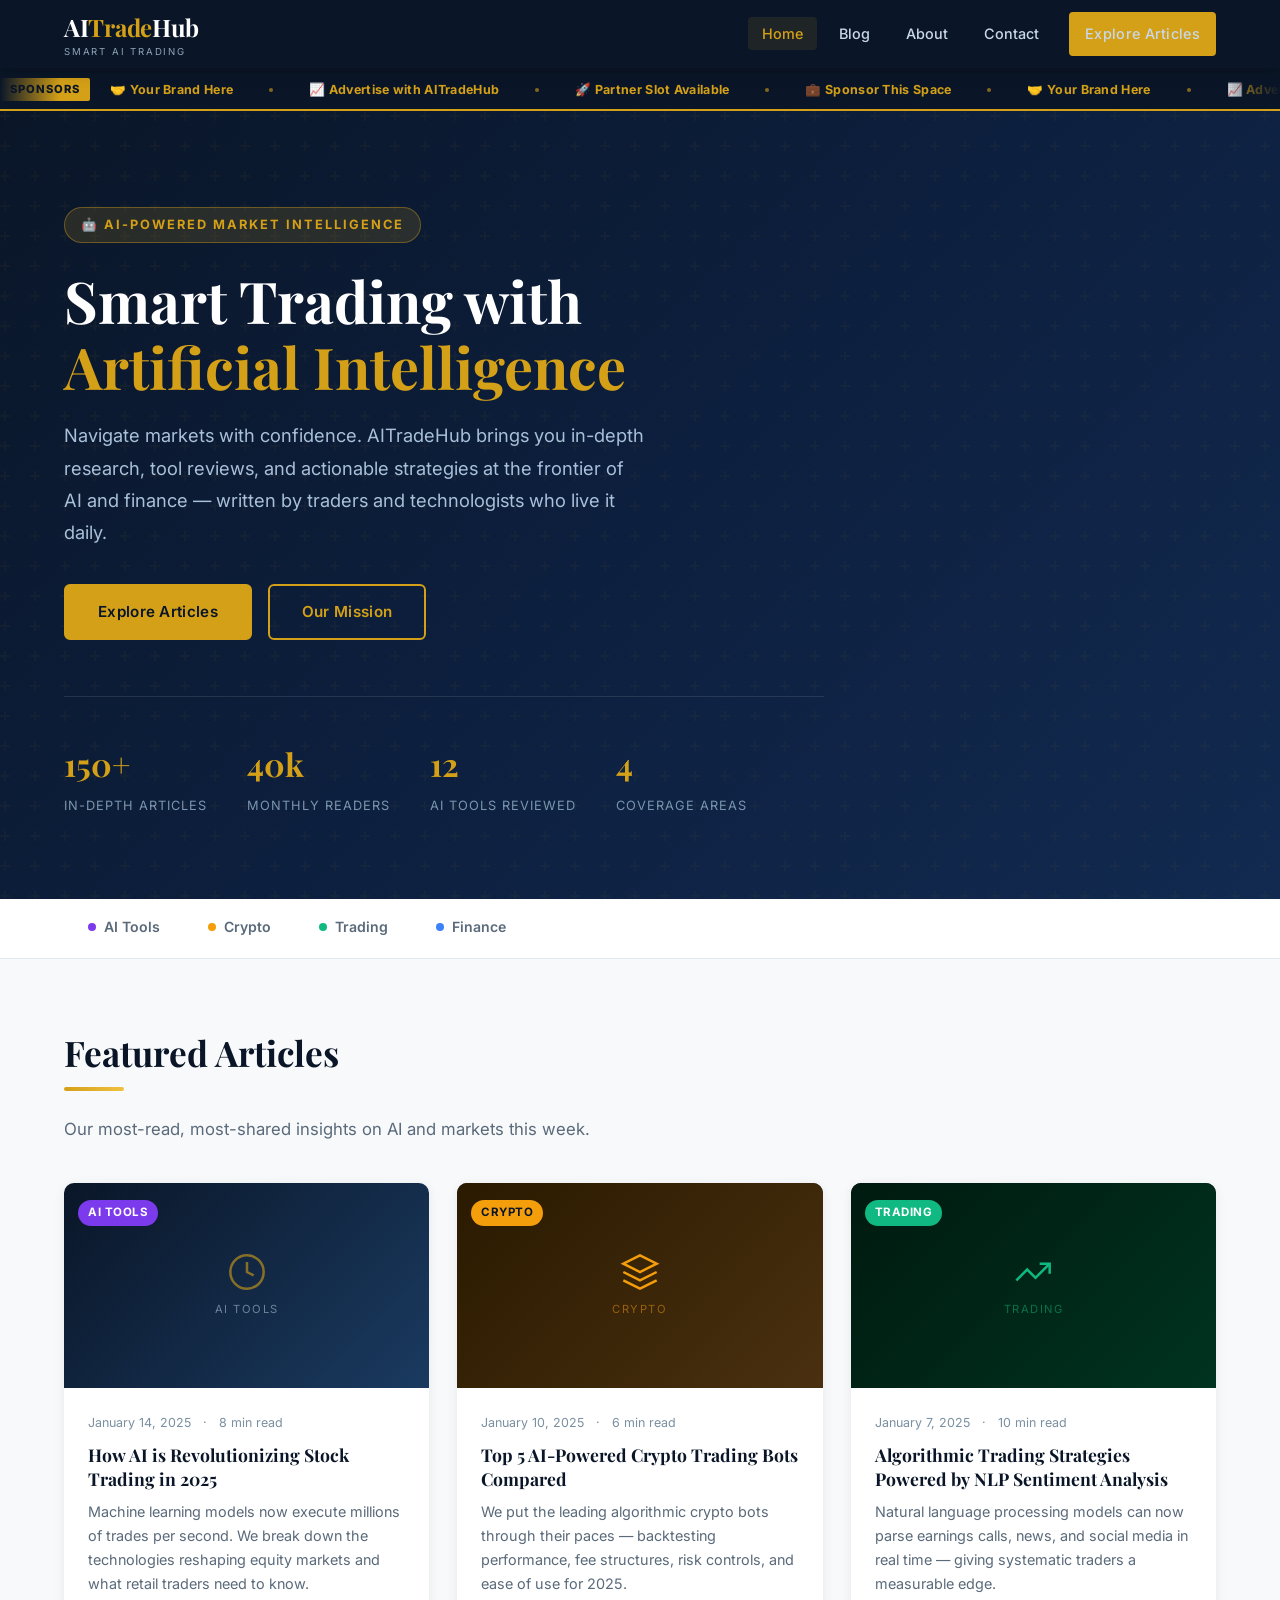
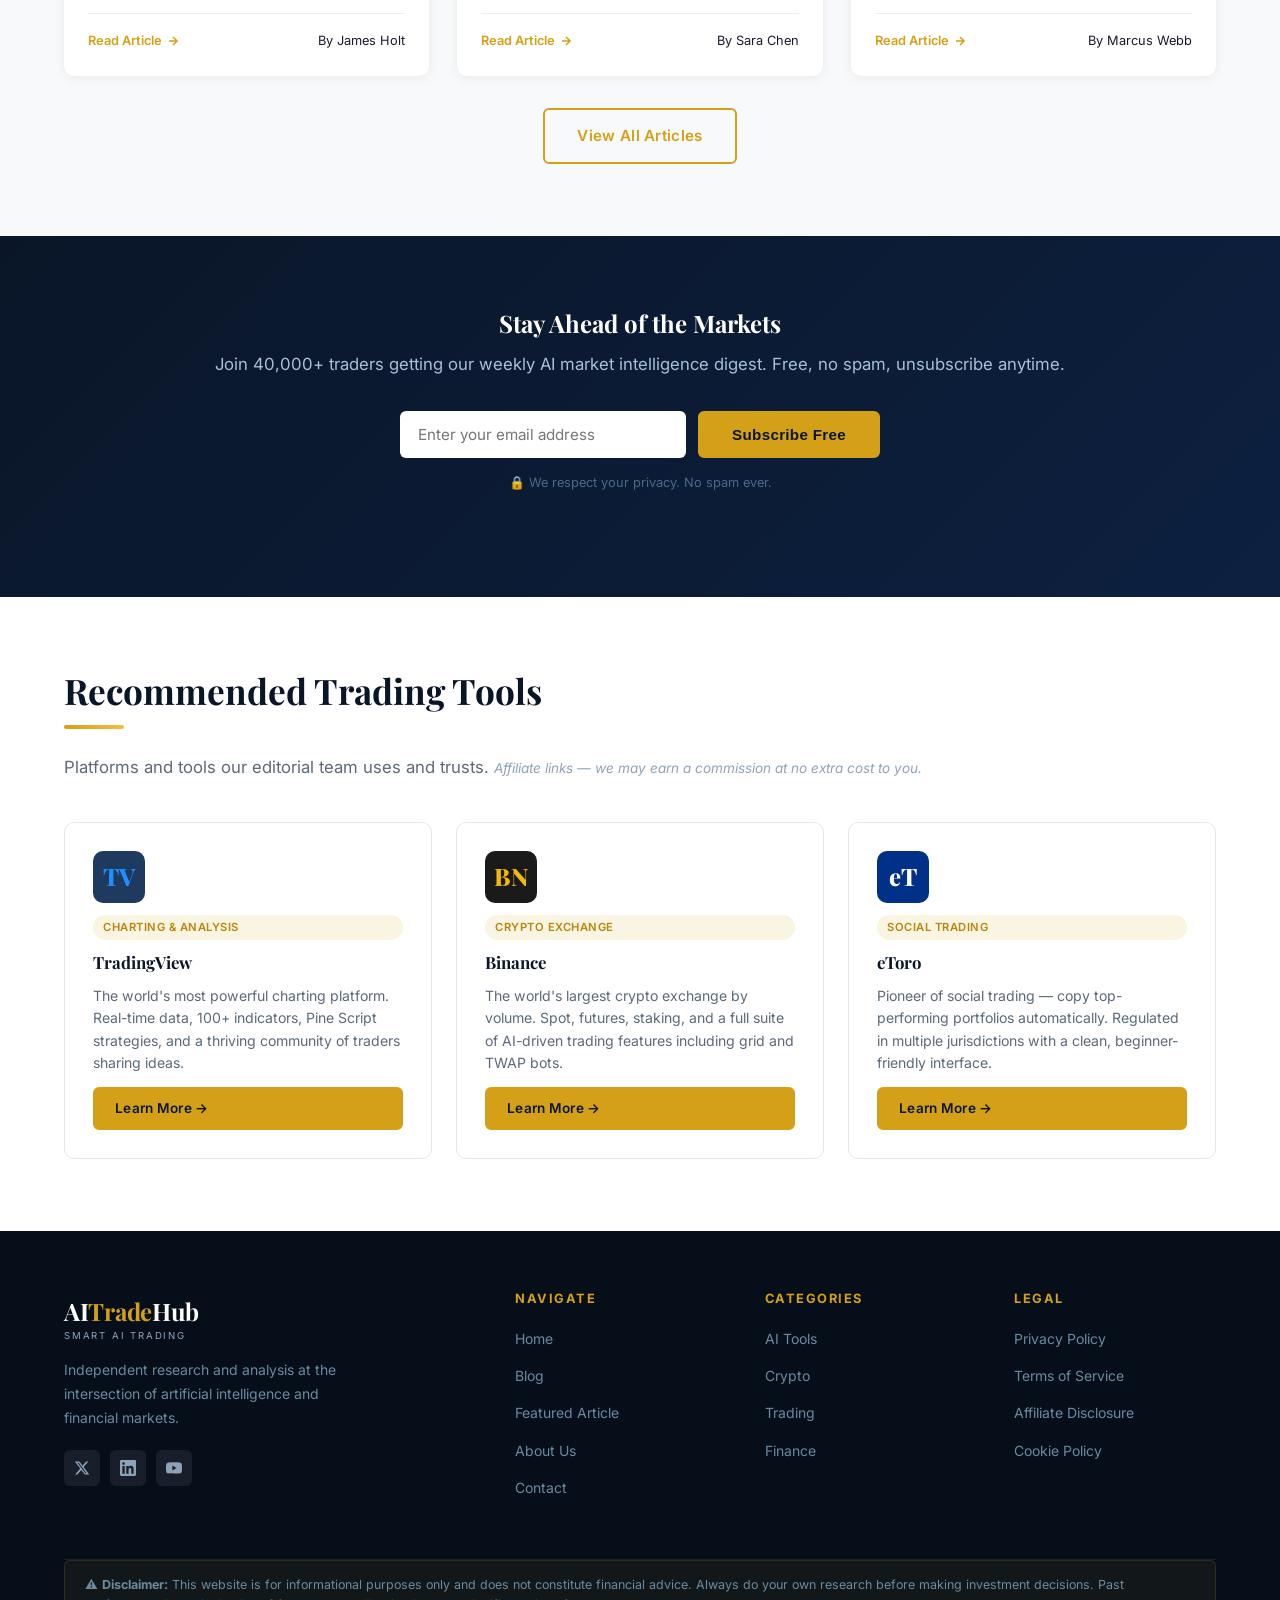
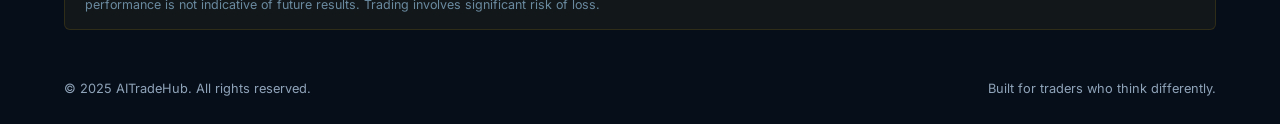
==== commit 250d4867: "Add scrolling sponsors ticker band below header" ====
--- a/index.html
+++ b/index.html
@@ -2,12 +2,12 @@
 <html lang="en">
 <head>
 <!-- Google tag (gtag.js) -->
-<script async src="https://www.googletagmanager.com/gtag/js?id=G-XNV5KTR19J"></script>
+<script async src="https://www.googletagmanager.com/gtag/js?id=G-5CXQ2C9YQ2"></script>
 <script>
   window.dataLayer = window.dataLayer || [];
   function gtag(){dataLayer.push(arguments);}
   gtag('js', new Date());
-  gtag('config', 'G-XNV5KTR19J');
+  gtag('config', 'G-5CXQ2C9YQ2');
 </script>
   <meta charset="UTF-8" />
   <meta name="viewport" content="width=device-width, initial-scale=1.0" />
@@ -86,6 +86,29 @@
   </div>
 </header>
 
+<!-- ── Sponsors Ticker ──────────────────────────────────── -->
+<div class="ticker-wrap">
+  <span class="ticker-label">Sponsors</span>
+  <div class="ticker-track" id="tickerTrack">
+    <span class="ticker-item">🤝 <a href="#">Your Brand Here</a></span>
+    <span class="ticker-dot"></span>
+    <span class="ticker-item">📈 <a href="#">Advertise with AITradeHub</a></span>
+    <span class="ticker-dot"></span>
+    <span class="ticker-item">🚀 <a href="#">Partner Slot Available</a></span>
+    <span class="ticker-dot"></span>
+    <span class="ticker-item">💼 <a href="#">Sponsor This Space</a></span>
+    <span class="ticker-dot"></span>
+    <span class="ticker-item">🤝 <a href="#">Your Brand Here</a></span>
+    <span class="ticker-dot"></span>
+    <span class="ticker-item">📈 <a href="#">Advertise with AITradeHub</a></span>
+    <span class="ticker-dot"></span>
+    <span class="ticker-item">🚀 <a href="#">Partner Slot Available</a></span>
+    <span class="ticker-dot"></span>
+    <span class="ticker-item">💼 <a href="#">Sponsor This Space</a></span>
+    <span class="ticker-dot"></span>
+  </div>
+</div>
+
 <!-- AdSense Leaderboard 728x90: paste your AdSense code here when ready -->
 
 <!-- ── Hero ─────────────────────────────────────────────── -->
--- a/css/style.css
+++ b/css/style.css
@@ -159,6 +159,74 @@
 .hamburger.open span:nth-child(1) { transform: translateY(7px) rotate(45deg); }
 .hamburger.open span:nth-child(2) { opacity: 0; }
 .hamburger.open span:nth-child(3) { transform: translateY(-7px) rotate(-45deg); }
+
+/* ── Sponsors Ticker Band ────────────────────────────────────── */
+.ticker-wrap {
+  background: #0a1628;
+  border-bottom: 2px solid #d4a017;
+  padding: 7px 0;
+  overflow: hidden;
+  white-space: nowrap;
+  position: relative;
+}
+.ticker-wrap::before,
+.ticker-wrap::after {
+  content: '';
+  position: absolute;
+  top: 0; bottom: 0;
+  width: 60px;
+  z-index: 2;
+  pointer-events: none;
+}
+.ticker-wrap::before { left: 0; background: linear-gradient(90deg, #0a1628, transparent); }
+.ticker-wrap::after  { right: 0; background: linear-gradient(-90deg, #0a1628, transparent); }
+.ticker-label {
+  display: inline-block;
+  background: #d4a017;
+  color: #0a1628;
+  font-size: .7rem;
+  font-weight: 800;
+  letter-spacing: 1px;
+  text-transform: uppercase;
+  padding: 2px 10px;
+  margin-right: 16px;
+  border-radius: 2px;
+  vertical-align: middle;
+}
+.ticker-track {
+  display: inline-block;
+  animation: ticker-scroll 30s linear infinite;
+}
+.ticker-track:hover { animation-play-state: paused; }
+.ticker-item {
+  display: inline-block;
+  color: #e8eaf0;
+  font-size: .78rem;
+  font-weight: 500;
+  letter-spacing: .3px;
+  padding: 0 32px 0 0;
+  vertical-align: middle;
+}
+.ticker-item a {
+  color: #d4a017;
+  font-weight: 700;
+  text-decoration: none;
+  transition: color .2s;
+}
+.ticker-item a:hover { color: #f0c040; }
+.ticker-dot {
+  display: inline-block;
+  width: 4px; height: 4px;
+  background: #d4a017;
+  border-radius: 50%;
+  margin-right: 32px;
+  vertical-align: middle;
+  opacity: .6;
+}
+@keyframes ticker-scroll {
+  0%   { transform: translateX(0); }
+  100% { transform: translateX(-50%); }
+}
 
 /* ── AdSense Banner (header leaderboard 728x90) ────────────── */
 .adsense-leaderboard {
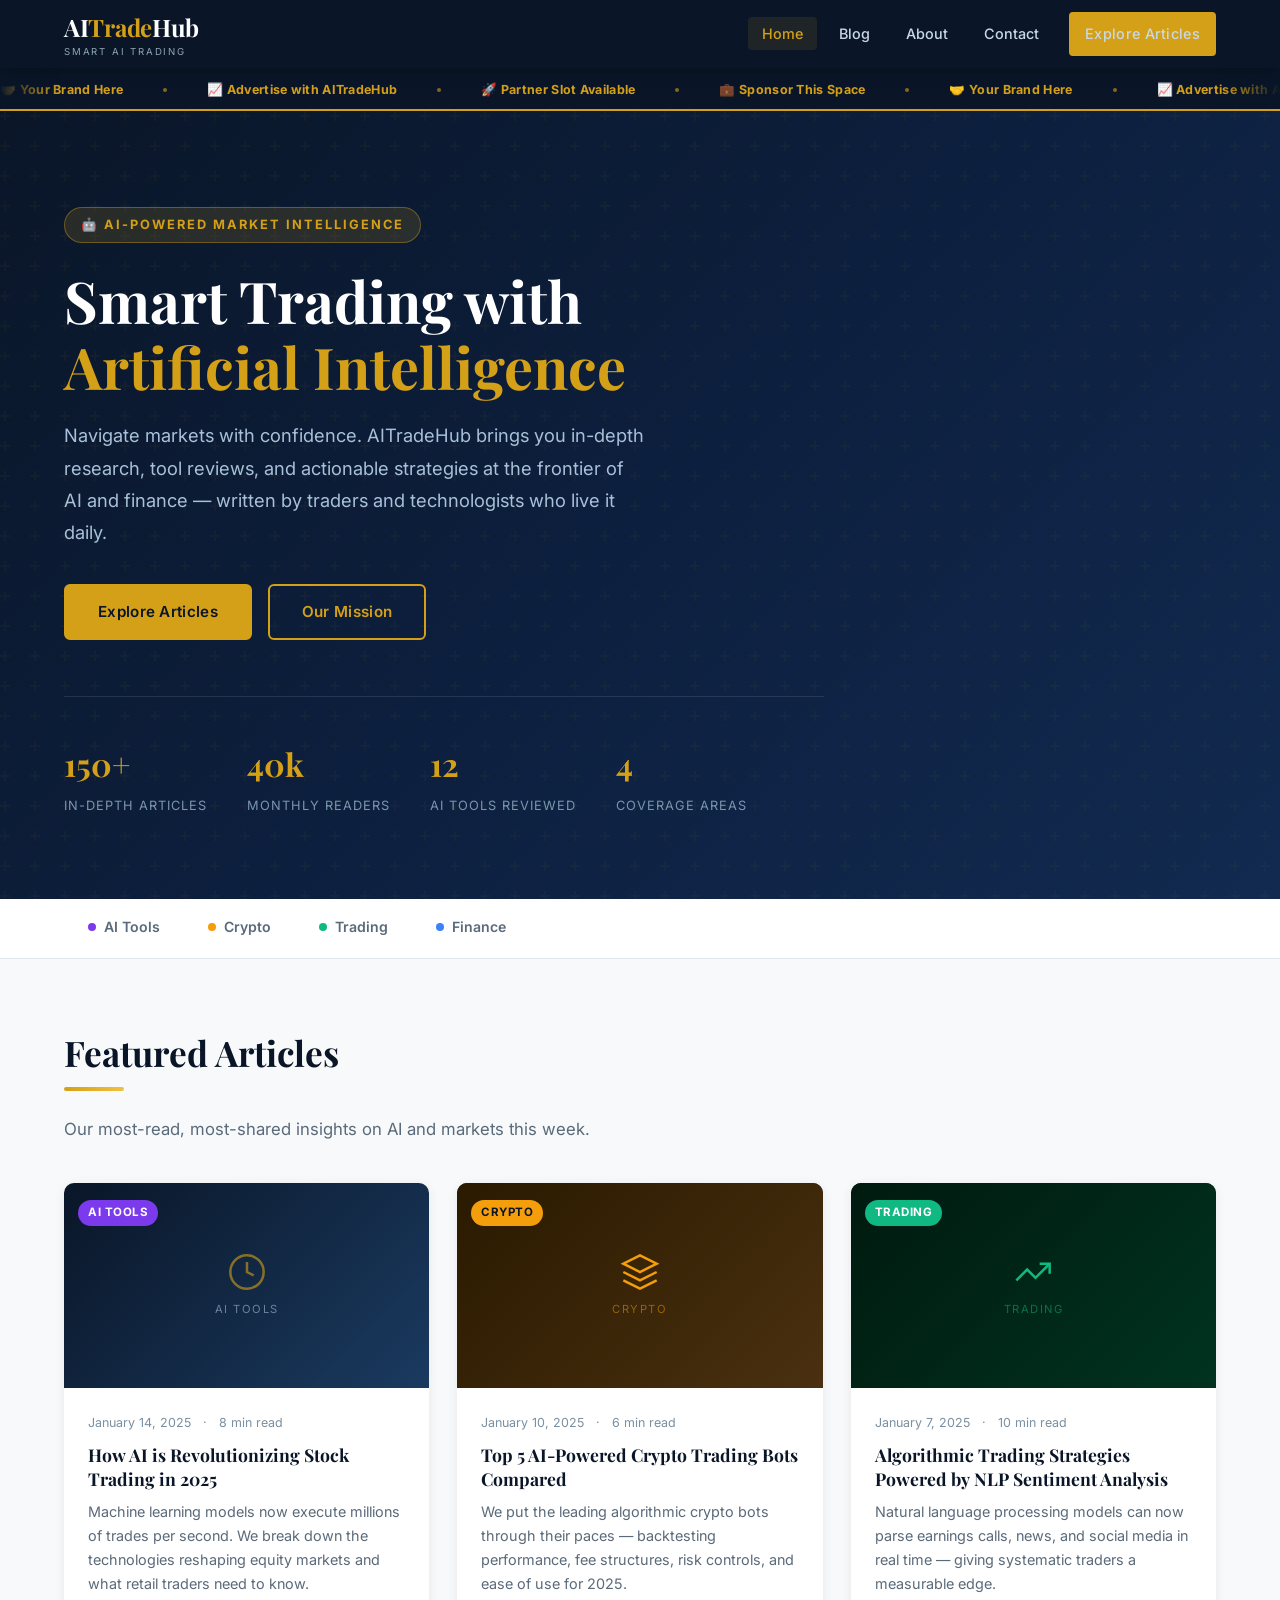
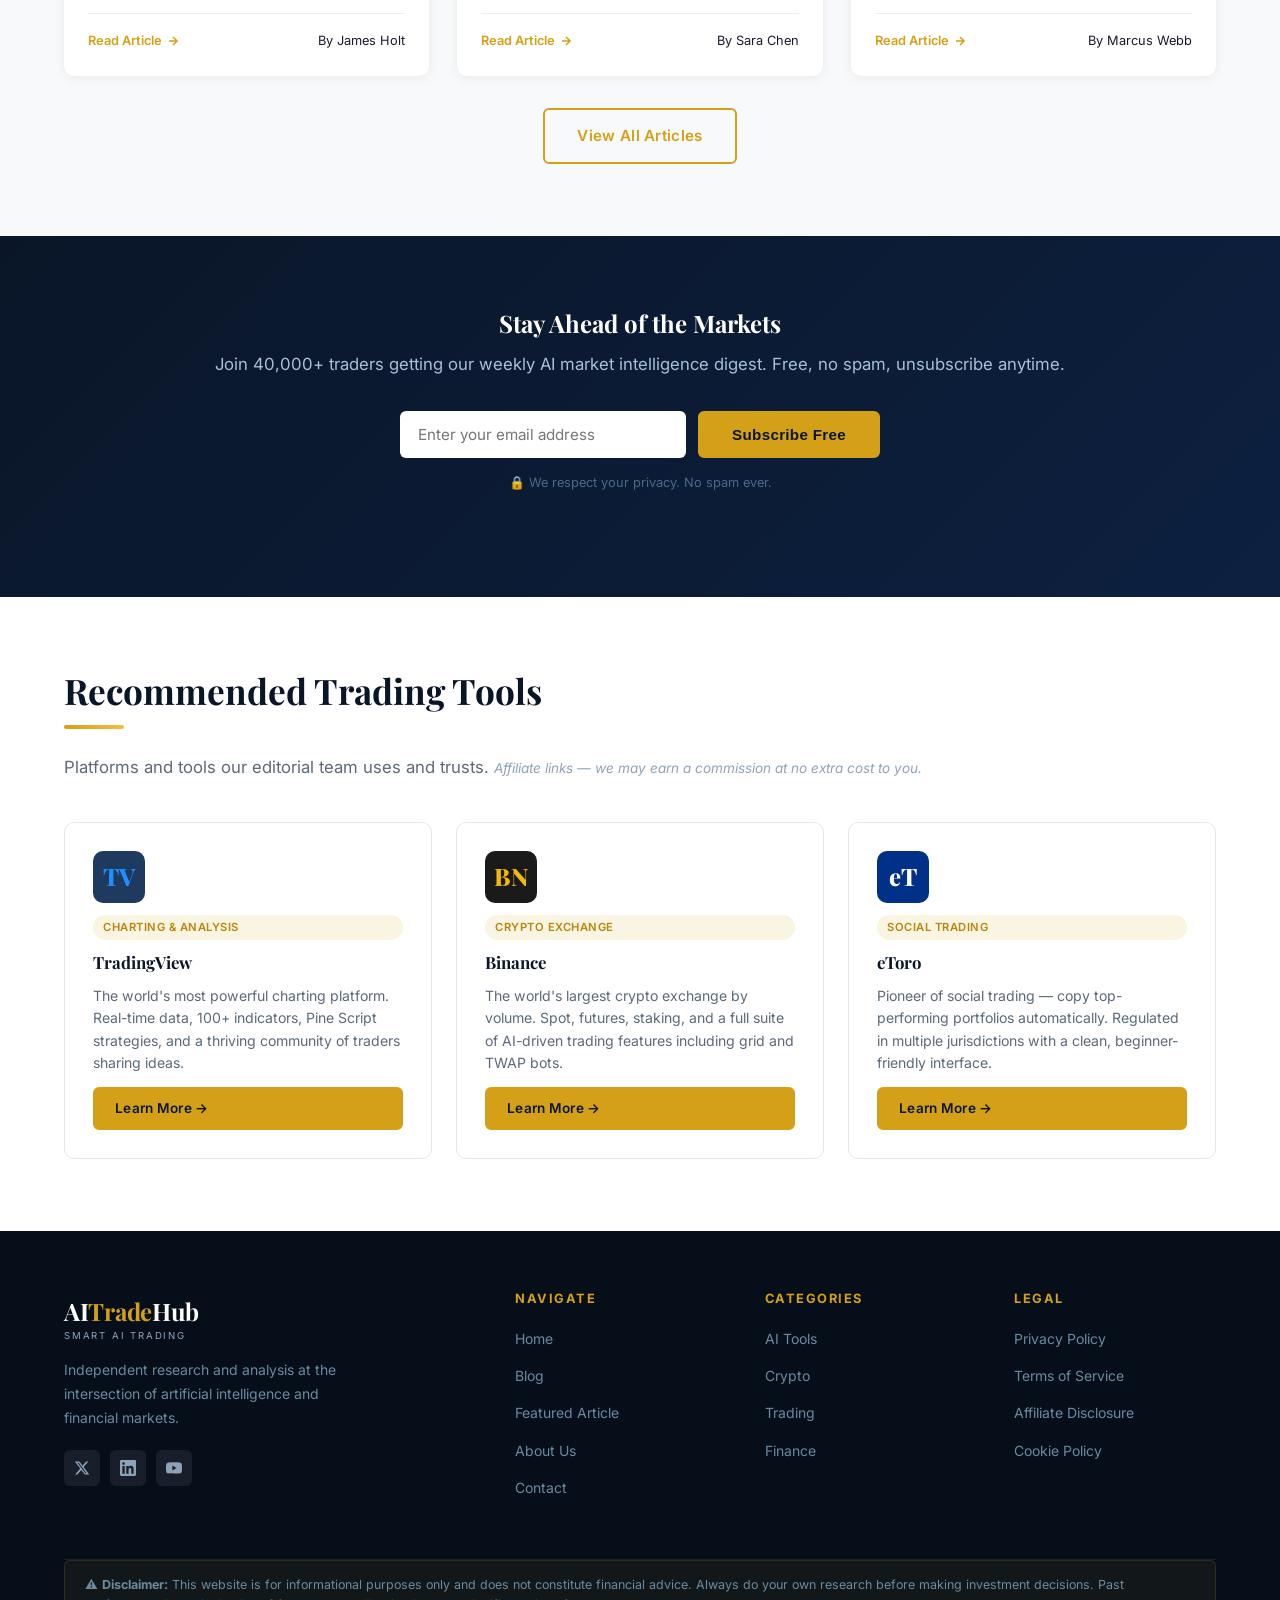
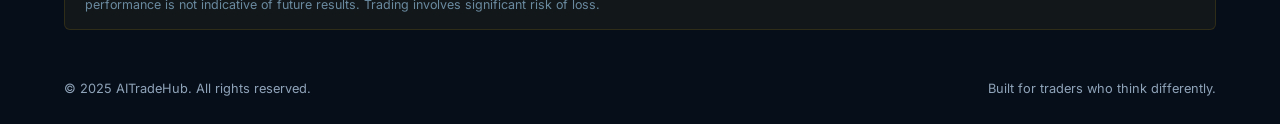
==== commit be8daf06: "Fix ticker: remove Sponsors label, fix desktop scroll with JS auto-fill" ====
--- a/index.html
+++ b/index.html
@@ -88,16 +88,7 @@
 
 <!-- ── Sponsors Ticker ──────────────────────────────────── -->
 <div class="ticker-wrap">
-  <span class="ticker-label">Sponsors</span>
   <div class="ticker-track" id="tickerTrack">
-    <span class="ticker-item">🤝 <a href="#">Your Brand Here</a></span>
-    <span class="ticker-dot"></span>
-    <span class="ticker-item">📈 <a href="#">Advertise with AITradeHub</a></span>
-    <span class="ticker-dot"></span>
-    <span class="ticker-item">🚀 <a href="#">Partner Slot Available</a></span>
-    <span class="ticker-dot"></span>
-    <span class="ticker-item">💼 <a href="#">Sponsor This Space</a></span>
-    <span class="ticker-dot"></span>
     <span class="ticker-item">🤝 <a href="#">Your Brand Here</a></span>
     <span class="ticker-dot"></span>
     <span class="ticker-item">📈 <a href="#">Advertise with AITradeHub</a></span>
--- a/css/style.css
+++ b/css/style.css
@@ -180,22 +180,10 @@
 }
 .ticker-wrap::before { left: 0; background: linear-gradient(90deg, #0a1628, transparent); }
 .ticker-wrap::after  { right: 0; background: linear-gradient(-90deg, #0a1628, transparent); }
-.ticker-label {
-  display: inline-block;
-  background: #d4a017;
-  color: #0a1628;
-  font-size: .7rem;
-  font-weight: 800;
-  letter-spacing: 1px;
-  text-transform: uppercase;
-  padding: 2px 10px;
-  margin-right: 16px;
-  border-radius: 2px;
-  vertical-align: middle;
-}
 .ticker-track {
-  display: inline-block;
-  animation: ticker-scroll 30s linear infinite;
+  display: inline-flex;
+  align-items: center;
+  will-change: transform;
 }
 .ticker-track:hover { animation-play-state: paused; }
 .ticker-item {
@@ -204,8 +192,8 @@
   font-size: .78rem;
   font-weight: 500;
   letter-spacing: .3px;
-  padding: 0 32px 0 0;
-  vertical-align: middle;
+  padding: 0 40px 0 0;
+  white-space: nowrap;
 }
 .ticker-item a {
   color: #d4a017;
@@ -219,8 +207,8 @@
   width: 4px; height: 4px;
   background: #d4a017;
   border-radius: 50%;
-  margin-right: 32px;
-  vertical-align: middle;
+  margin-right: 40px;
+  flex-shrink: 0;
   opacity: .6;
 }
 @keyframes ticker-scroll {
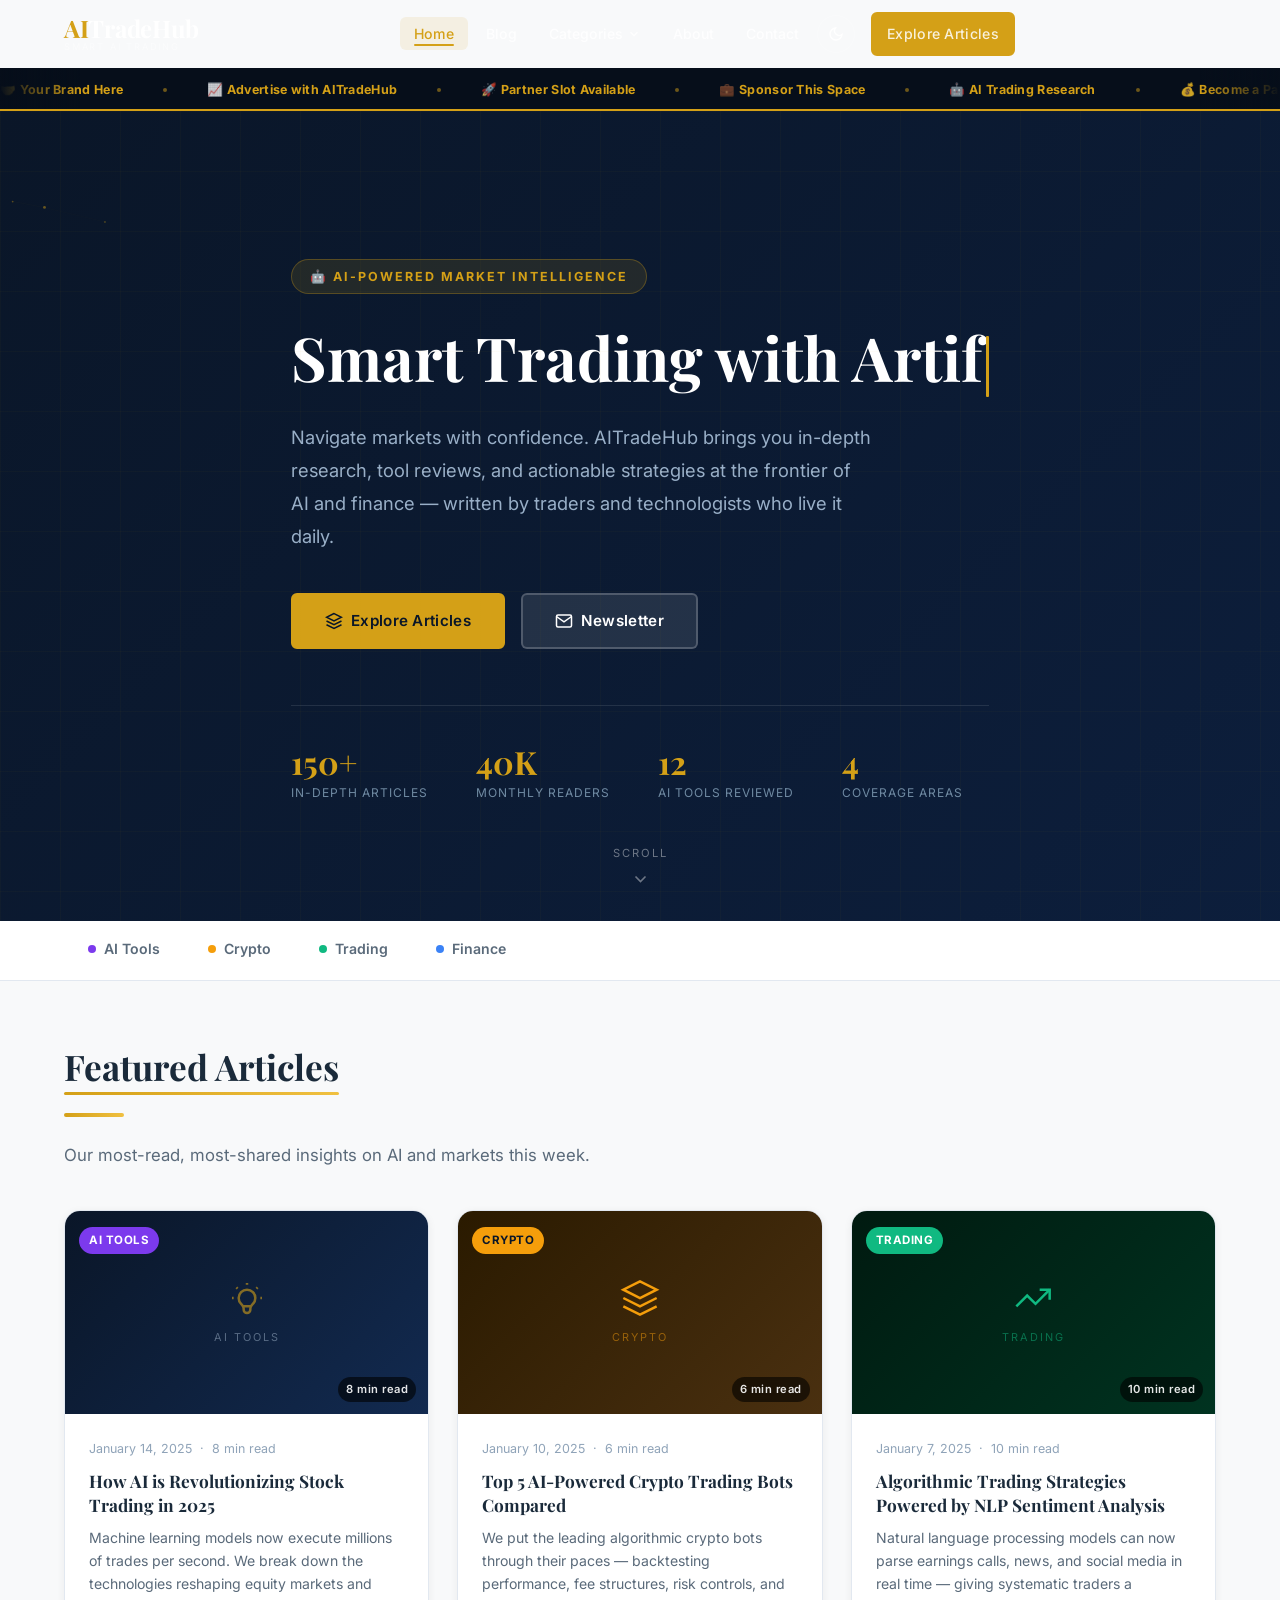
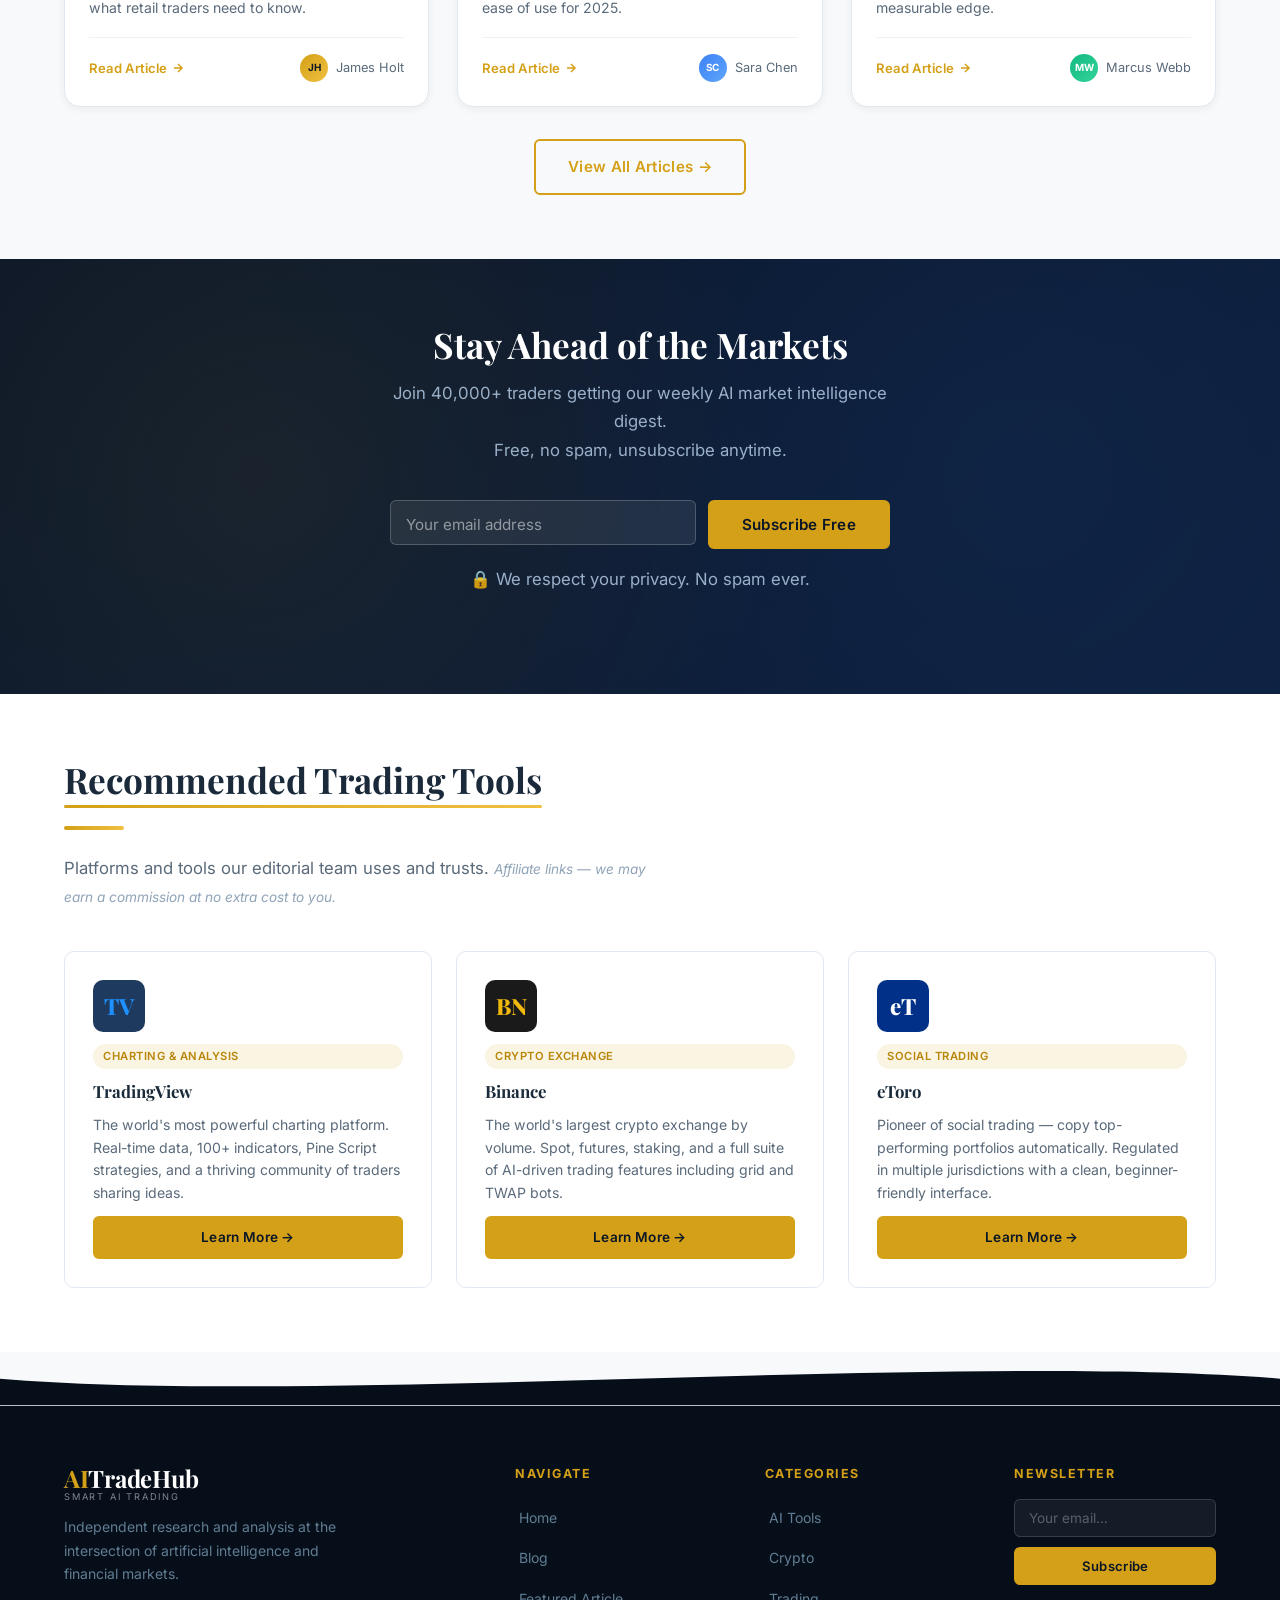
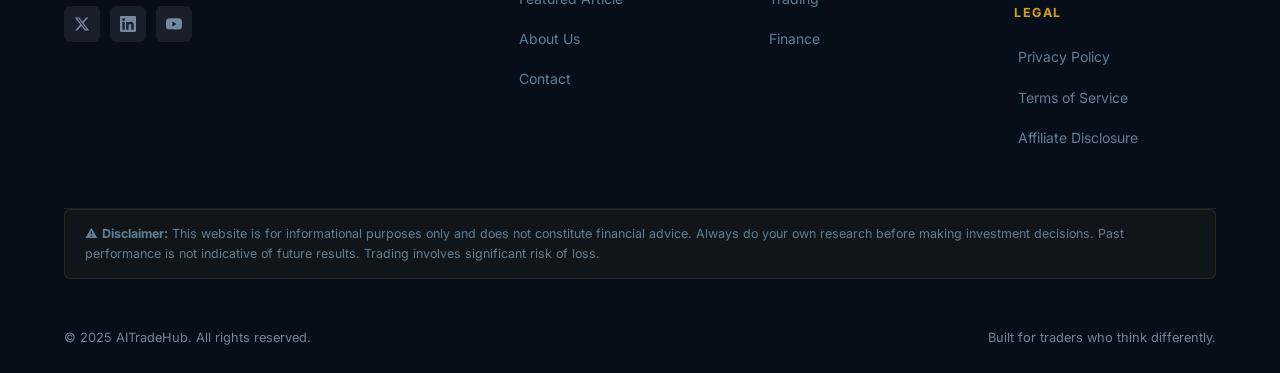
==== commit a33e07df: "Complete site overhaul: modern interactive blog design" ====
--- a/index.html
+++ b/index.html
@@ -62,31 +62,84 @@
 </head>
 <body>
 
+<!-- ── Reading Progress (article pages only, hidden here) ── -->
+
 <!-- ── Site Header ──────────────────────────────────────── -->
 <header class="site-header">
   <div class="container">
     <nav class="navbar" role="navigation" aria-label="Main navigation">
-      <a href="index.html" class="logo">
-        AI<span>Trade</span>Hub
+      <a href="index.html" class="logo" aria-label="AITradeHub Home">
+        <span class="logo-ai">AI</span><span class="logo-trade">TradeHub</span>
         <small>Smart AI Trading</small>
       </a>
 
       <ul class="nav-links" role="list">
         <li><a href="index.html" class="active">Home</a></li>
         <li><a href="blog.html">Blog</a></li>
+        <li class="nav-dropdown">
+          <a href="#" aria-haspopup="true">
+            Categories
+            <svg class="chevron" viewBox="0 0 24 24" fill="none" stroke="currentColor" stroke-width="2.5"><polyline points="6 9 12 15 18 9"/></svg>
+          </a>
+          <div class="dropdown-menu" role="menu">
+            <a href="blog.html?cat=ai" role="menuitem"><span class="cat-dot cat-ai"></span> AI Tools</a>
+            <a href="blog.html?cat=crypto" role="menuitem"><span class="cat-dot cat-crypto"></span> Crypto</a>
+            <a href="blog.html?cat=trading" role="menuitem"><span class="cat-dot cat-trading"></span> Trading</a>
+            <a href="blog.html?cat=finance" role="menuitem"><span class="cat-dot cat-finance"></span> Finance</a>
+          </div>
+        </li>
         <li><a href="about.html">About</a></li>
         <li><a href="contact.html">Contact</a></li>
-        <li><a href="blog.html" class="btn btn-primary btn-sm">Explore Articles</a></li>
+        <li>
+          <div class="nav-actions">
+            <button class="dark-mode-btn" aria-label="Toggle dark mode" title="Toggle dark mode">
+              <svg class="icon-moon" width="16" height="16" viewBox="0 0 24 24" fill="none" stroke="currentColor" stroke-width="2"><path d="M21 12.79A9 9 0 1111.21 3 7 7 0 0021 12.79z"/></svg>
+              <svg class="icon-sun"  width="16" height="16" viewBox="0 0 24 24" fill="none" stroke="currentColor" stroke-width="2"><circle cx="12" cy="12" r="5"/><line x1="12" y1="1" x2="12" y2="3"/><line x1="12" y1="21" x2="12" y2="23"/><line x1="4.22" y1="4.22" x2="5.64" y2="5.64"/><line x1="18.36" y1="18.36" x2="19.78" y2="19.78"/><line x1="1" y1="12" x2="3" y2="12"/><line x1="21" y1="12" x2="23" y2="12"/><line x1="4.22" y1="19.78" x2="5.64" y2="18.36"/><line x1="18.36" y1="5.64" x2="19.78" y2="4.22"/></svg>
+            </button>
+            <a href="blog.html" class="btn btn-primary btn-sm">Explore Articles</a>
+          </div>
+        </li>
       </ul>
 
-      <button class="hamburger" aria-label="Toggle menu" aria-expanded="false">
-        <span></span><span></span><span></span>
-      </button>
+      <div style="display:flex;align-items:center;gap:10px;">
+        <button class="dark-mode-btn" aria-label="Toggle dark mode" style="display:none;" id="dm-mobile">
+          <svg class="icon-moon" width="16" height="16" viewBox="0 0 24 24" fill="none" stroke="currentColor" stroke-width="2"><path d="M21 12.79A9 9 0 1111.21 3 7 7 0 0021 12.79z"/></svg>
+          <svg class="icon-sun"  width="16" height="16" viewBox="0 0 24 24" fill="none" stroke="currentColor" stroke-width="2"><circle cx="12" cy="12" r="5"/><line x1="12" y1="1" x2="12" y2="3"/><line x1="12" y1="21" x2="12" y2="23"/><line x1="4.22" y1="4.22" x2="5.64" y2="5.64"/><line x1="18.36" y1="18.36" x2="19.78" y2="19.78"/><line x1="1" y1="12" x2="3" y2="12"/><line x1="21" y1="12" x2="23" y2="12"/><line x1="4.22" y1="19.78" x2="5.64" y2="18.36"/><line x1="18.36" y1="5.64" x2="19.78" y2="4.22"/></svg>
+        </button>
+        <button class="hamburger" aria-label="Toggle menu" aria-expanded="false">
+          <span></span><span></span><span></span>
+        </button>
+      </div>
     </nav>
   </div>
 </header>
 
-<!-- ── Sponsors Ticker ──────────────────────────────────── -->
+<!-- ── Mobile Overlay ────────────────────────────────────── -->
+<div class="mobile-overlay" role="dialog" aria-label="Mobile navigation">
+  <ul class="mobile-nav-links">
+    <li><a href="index.html">Home</a></li>
+    <li><a href="blog.html">Blog</a></li>
+    <li><a href="blog.html">Categories</a></li>
+    <div class="mobile-cats">
+      <a href="blog.html?cat=ai"><span class="cat-dot cat-ai" style="display:inline-block;margin-right:8px;"></span>AI Tools</a>
+      <a href="blog.html?cat=crypto"><span class="cat-dot cat-crypto" style="display:inline-block;margin-right:8px;"></span>Crypto</a>
+      <a href="blog.html?cat=trading"><span class="cat-dot cat-trading" style="display:inline-block;margin-right:8px;"></span>Trading</a>
+      <a href="blog.html?cat=finance"><span class="cat-dot cat-finance" style="display:inline-block;margin-right:8px;"></span>Finance</a>
+    </div>
+    <li><a href="about.html">About</a></li>
+    <li><a href="contact.html">Contact</a></li>
+  </ul>
+  <div class="mobile-actions">
+    <a href="blog.html" class="btn btn-primary">Explore Articles</a>
+    <div class="dark-toggle-row dark-mode-btn" role="button" aria-label="Toggle dark mode">
+      <svg class="icon-moon" width="18" height="18" viewBox="0 0 24 24" fill="none" stroke="currentColor" stroke-width="2"><path d="M21 12.79A9 9 0 1111.21 3 7 7 0 0021 12.79z"/></svg>
+      <svg class="icon-sun"  width="18" height="18" viewBox="0 0 24 24" fill="none" stroke="currentColor" stroke-width="2"><circle cx="12" cy="12" r="5"/><line x1="12" y1="1" x2="12" y2="3"/><line x1="12" y1="21" x2="12" y2="23"/></svg>
+      <span>Toggle Dark Mode</span>
+    </div>
+  </div>
+</div>
+
+<!-- ── Sponsors Ticker ───────────────────────────────────── -->
 <div class="ticker-wrap">
   <div class="ticker-track" id="tickerTrack">
     <span class="ticker-item">🤝 <a href="#">Your Brand Here</a></span>
@@ -97,25 +150,36 @@
     <span class="ticker-dot"></span>
     <span class="ticker-item">💼 <a href="#">Sponsor This Space</a></span>
     <span class="ticker-dot"></span>
+    <span class="ticker-item">🤖 <a href="#">AI Trading Research</a></span>
+    <span class="ticker-dot"></span>
+    <span class="ticker-item">💰 <a href="#">Become a Partner</a></span>
+    <span class="ticker-dot"></span>
   </div>
 </div>
 
-<!-- AdSense Leaderboard 728x90: paste your AdSense code here when ready -->
-
-<!-- ── Hero ─────────────────────────────────────────────── -->
+<!-- ── Hero ──────────────────────────────────────────────── -->
 <section class="hero">
-  <div class="container">
+  <canvas id="particles-canvas"></canvas>
+  <div class="container hero-parallax">
     <div class="hero-inner">
       <div class="hero-eyebrow">🤖 AI-Powered Market Intelligence</div>
-      <h1>Smart Trading with <em>Artificial Intelligence</em></h1>
+      <h1>
+        <span id="typing-target" data-text="Smart Trading with Artificial Intelligence">Smart Trading with Artificial Intelligence</span>
+      </h1>
       <p class="hero-lead">
-        Navigate markets with confidence. AITradeHub brings you in-depth research, 
-        tool reviews, and actionable strategies at the frontier of AI and finance — 
+        Navigate markets with confidence. AITradeHub brings you in-depth research,
+        tool reviews, and actionable strategies at the frontier of AI and finance —
         written by traders and technologists who live it daily.
       </p>
       <div class="hero-actions">
-        <a href="blog.html" class="btn btn-primary">Explore Articles</a>
-        <a href="about.html" class="btn btn-outline">Our Mission</a>
+        <a href="blog.html" class="btn btn-primary">
+          <svg width="18" height="18" viewBox="0 0 24 24" fill="none" stroke="currentColor" stroke-width="2"><path d="M12 2L2 7l10 5 10-5-10-5zM2 17l10 5 10-5M2 12l10 5 10-5"/></svg>
+          Explore Articles
+        </a>
+        <a href="#newsletter" class="btn btn-ghost">
+          <svg width="18" height="18" viewBox="0 0 24 24" fill="none" stroke="currentColor" stroke-width="2"><path d="M4 4h16c1.1 0 2 .9 2 2v12c0 1.1-.9 2-2 2H4c-1.1 0-2-.9-2-2V6c0-1.1.9-2 2-2z"/><polyline points="22,6 12,13 2,6"/></svg>
+          Newsletter
+        </a>
       </div>
       <div class="hero-stats">
         <div class="stat-item">
@@ -123,7 +187,7 @@
           <span class="stat-label">In-depth Articles</span>
         </div>
         <div class="stat-item">
-          <span class="stat-number">40k</span>
+          <span class="stat-number">40K</span>
           <span class="stat-label">Monthly Readers</span>
         </div>
         <div class="stat-item">
@@ -137,43 +201,42 @@
       </div>
     </div>
   </div>
+  <div class="scroll-indicator" aria-hidden="true">
+    <span>scroll</span>
+    <svg width="20" height="20" viewBox="0 0 24 24" fill="none" stroke="currentColor" stroke-width="2"><polyline points="6 9 12 15 18 9"/></svg>
+  </div>
 </section>
 
-<!-- ── Categories Bar ───────────────────────────────────── -->
+<!-- ── Categories Bar ────────────────────────────────────── -->
 <nav class="categories-bar" aria-label="Content categories">
   <div class="container">
-    <a href="blog.html?cat=ai" class="cat-link">
-      <span class="cat-dot cat-ai"></span> AI Tools
-    </a>
-    <a href="blog.html?cat=crypto" class="cat-link">
-      <span class="cat-dot cat-crypto"></span> Crypto
-    </a>
-    <a href="blog.html?cat=trading" class="cat-link">
-      <span class="cat-dot cat-trading"></span> Trading
-    </a>
-    <a href="blog.html?cat=finance" class="cat-link">
-      <span class="cat-dot cat-finance"></span> Finance
-    </a>
+    <a href="blog.html?cat=ai" class="cat-link"><span class="cat-dot cat-ai"></span> AI Tools</a>
+    <a href="blog.html?cat=crypto" class="cat-link"><span class="cat-dot cat-crypto"></span> Crypto</a>
+    <a href="blog.html?cat=trading" class="cat-link"><span class="cat-dot cat-trading"></span> Trading</a>
+    <a href="blog.html?cat=finance" class="cat-link"><span class="cat-dot cat-finance"></span> Finance</a>
   </div>
 </nav>
 
-<!-- ── Featured Articles ────────────────────────────────── -->
+<!-- ── Featured Articles ──────────────────────────────────── -->
 <section class="section">
   <div class="container">
-    <h2 class="section-title">Featured Articles</h2>
-    <div class="divider"></div>
-    <p class="section-subtitle">Our most-read, most-shared insights on AI and markets this week.</p>
+    <div class="animate-on-scroll">
+      <h2 class="section-title">Featured Articles</h2>
+      <div class="divider"></div>
+      <p class="section-subtitle">Our most-read, most-shared insights on AI and markets this week.</p>
+    </div>
 
     <div class="articles-grid">
 
       <!-- Card 1 -->
-      <article class="article-card" data-category="ai">
+      <article class="article-card animate-on-scroll stagger-1" data-category="ai">
         <div class="card-thumb">
           <div class="card-thumb-placeholder">
-            <svg viewBox="0 0 24 24" fill="none" stroke="currentColor" stroke-width="1.5"><circle cx="12" cy="12" r="10"/><path d="M12 6v6l4 2"/></svg>
+            <svg viewBox="0 0 24 24" fill="none" stroke="currentColor" stroke-width="1.5" style="color:rgba(212,160,23,.6)"><path d="M9.663 17h4.673M12 3v1m6.364 1.636l-.707.707M21 12h-1M4 12H3m3.343-5.657l-.707-.707m2.828 9.9a5 5 0 117.072 0l-.548.547A3.374 3.374 0 0014 18.469V19a2 2 0 11-4 0v-.531c0-.895-.356-1.754-.988-2.386l-.548-.547z"/></svg>
             <span>AI Tools</span>
           </div>
           <div class="card-badge-wrap"><span class="badge badge-ai">AI Tools</span></div>
+          <div class="card-read-time">8 min read</div>
         </div>
         <div class="card-body">
           <div class="card-meta">
@@ -192,19 +255,23 @@
               Read Article
               <svg width="14" height="14" viewBox="0 0 24 24" fill="none" stroke="currentColor" stroke-width="2.5"><path d="M5 12h14M12 5l7 7-7 7"/></svg>
             </a>
-            <span>By James Holt</span>
+            <div class="card-author">
+              <div class="author-circle">JH</div>
+              <span>James Holt</span>
+            </div>
           </div>
         </div>
       </article>
 
       <!-- Card 2 -->
-      <article class="article-card" data-category="crypto">
+      <article class="article-card animate-on-scroll stagger-2" data-category="crypto">
         <div class="card-thumb">
           <div class="card-thumb-placeholder" style="background:linear-gradient(135deg,#2a1a00,#4a3010)">
-            <svg viewBox="0 0 24 24" fill="none" stroke="#f59e0b" stroke-width="1.5" style="color:#f59e0b"><path d="M12 2L2 7l10 5 10-5-10-5zM2 17l10 5 10-5M2 12l10 5 10-5"/></svg>
+            <svg viewBox="0 0 24 24" fill="none" stroke="#f59e0b" stroke-width="1.5"><path d="M12 2L2 7l10 5 10-5-10-5zM2 17l10 5 10-5M2 12l10 5 10-5"/></svg>
             <span style="color:rgba(245,158,11,.5)">Crypto</span>
           </div>
           <div class="card-badge-wrap"><span class="badge badge-crypto">Crypto</span></div>
+          <div class="card-read-time">6 min read</div>
         </div>
         <div class="card-body">
           <div class="card-meta">
@@ -223,19 +290,23 @@
               Read Article
               <svg width="14" height="14" viewBox="0 0 24 24" fill="none" stroke="currentColor" stroke-width="2.5"><path d="M5 12h14M12 5l7 7-7 7"/></svg>
             </a>
-            <span>By Sara Chen</span>
+            <div class="card-author">
+              <div class="author-circle author-sc">SC</div>
+              <span>Sara Chen</span>
+            </div>
           </div>
         </div>
       </article>
 
       <!-- Card 3 -->
-      <article class="article-card" data-category="trading">
+      <article class="article-card animate-on-scroll stagger-3" data-category="trading">
         <div class="card-thumb">
           <div class="card-thumb-placeholder" style="background:linear-gradient(135deg,#001a10,#003320)">
-            <svg viewBox="0 0 24 24" fill="none" stroke="#10b981" stroke-width="1.5" style="color:#10b981"><polyline points="22 7 13.5 15.5 8.5 10.5 2 17"/><polyline points="16 7 22 7 22 13"/></svg>
+            <svg viewBox="0 0 24 24" fill="none" stroke="#10b981" stroke-width="1.5"><polyline points="22 7 13.5 15.5 8.5 10.5 2 17"/><polyline points="16 7 22 7 22 13"/></svg>
             <span style="color:rgba(16,185,129,.5)">Trading</span>
           </div>
           <div class="card-badge-wrap"><span class="badge badge-trading">Trading</span></div>
+          <div class="card-read-time">10 min read</div>
         </div>
         <div class="card-body">
           <div class="card-meta">
@@ -254,46 +325,60 @@
               Read Article
               <svg width="14" height="14" viewBox="0 0 24 24" fill="none" stroke="currentColor" stroke-width="2.5"><path d="M5 12h14M12 5l7 7-7 7"/></svg>
             </a>
-            <span>By Marcus Webb</span>
+            <div class="card-author">
+              <div class="author-circle author-mw">MW</div>
+              <span>Marcus Webb</span>
+            </div>
           </div>
         </div>
       </article>
 
     </div>
 
-    <div class="text-center mt-8">
-      <a href="blog.html" class="btn btn-outline">View All Articles</a>
+    <div class="text-center mt-8 animate-on-scroll">
+      <a href="blog.html" class="btn btn-outline">View All Articles →</a>
     </div>
   </div>
 </section>
 
-<!-- ── Newsletter Section ────────────────────────────────── -->
-<section class="newsletter-section">
-  <div class="container">
-    <h2>Stay Ahead of the Markets</h2>
-    <p>Join 40,000+ traders getting our weekly AI market intelligence digest. Free, no spam, unsubscribe anytime.</p>
-    <form class="newsletter-inline newsletter-inline-form" action="#" method="post">
-      <input type="email" placeholder="Enter your email address" required aria-label="Email address" />
-      <button type="submit" class="btn btn-primary">Subscribe Free</button>
+<!-- ── Newsletter Section ───────────────────────────────── -->
+<section class="newsletter-section" id="newsletter">
+  <div class="container">
+    <div class="animate-on-scroll">
+      <h2>Stay Ahead of the Markets</h2>
+      <p>Join 40,000+ traders getting our weekly AI market intelligence digest.<br>Free, no spam, unsubscribe anytime.</p>
+    </div>
+    <form class="newsletter-inline newsletter-inline-form animate-on-scroll" action="#" method="post" novalidate>
+      <div class="floating-label-group">
+        <input type="email" id="hero-email" placeholder="your@email.com" required autocomplete="email" />
+        <label for="hero-email">Your email address</label>
+      </div>
+      <button type="submit" class="btn btn-primary btn-subscribe">
+        <span class="btn-text">Subscribe Free</span>
+        <span class="btn-spinner"><span class="spinner"></span></span>
+      </button>
     </form>
-    <p class="newsletter-note" style="color:#4a6a88;margin-top:14px;font-size:.8rem;">
-      🔒 We respect your privacy. No spam ever.
-    </p>
+    <div class="newsletter-success animate-on-scroll">
+      <svg width="20" height="20" viewBox="0 0 24 24" fill="none" stroke="currentColor" stroke-width="2.5"><polyline points="20 6 9 17 4 12"/></svg>
+      You're subscribed! Check your inbox.
+    </div>
+    <p class="newsletter-note animate-on-scroll">🔒 We respect your privacy. No spam ever.</p>
   </div>
 </section>
 
-<!-- ── Recommended Tools (Affiliate) ────────────────────── -->
-<section class="section" style="background:#fff;">
-  <div class="container">
-    <h2 class="section-title">Recommended Trading Tools</h2>
-    <div class="divider"></div>
-    <p class="section-subtitle">
-      Platforms and tools our editorial team uses and trusts. 
-      <em style="font-size:.85rem;color:#8fa3b8;">Affiliate links — we may earn a commission at no extra cost to you.</em>
-    </p>
+<!-- ── Recommended Tools ─────────────────────────────────── -->
+<section class="section" style="background:var(--bg-white);">
+  <div class="container">
+    <div class="animate-on-scroll">
+      <h2 class="section-title">Recommended Trading Tools</h2>
+      <div class="divider"></div>
+      <p class="section-subtitle">
+        Platforms and tools our editorial team uses and trusts.
+        <em style="font-size:.85rem;color:var(--text-light);">Affiliate links — we may earn a commission at no extra cost to you.</em>
+      </p>
+    </div>
 
     <div class="tools-grid">
-
       <div class="tool-card">
         <div class="tool-icon tool-icon-tv">TV</div>
         <span class="tool-tag">Charting &amp; Analysis</span>
@@ -301,7 +386,6 @@
         <p>The world's most powerful charting platform. Real-time data, 100+ indicators, Pine Script strategies, and a thriving community of traders sharing ideas.</p>
         <a href="https://tradingview.com" target="_blank" rel="noopener sponsored" class="btn btn-primary btn-sm">Learn More →</a>
       </div>
-
       <div class="tool-card">
         <div class="tool-icon tool-icon-bn">BN</div>
         <span class="tool-tag">Crypto Exchange</span>
@@ -309,7 +393,6 @@
         <p>The world's largest crypto exchange by volume. Spot, futures, staking, and a full suite of AI-driven trading features including grid and TWAP bots.</p>
         <a href="https://binance.com" target="_blank" rel="noopener sponsored" class="btn btn-primary btn-sm">Learn More →</a>
       </div>
-
       <div class="tool-card">
         <div class="tool-icon tool-icon-et">eT</div>
         <span class="tool-tag">Social Trading</span>
@@ -317,17 +400,23 @@
         <p>Pioneer of social trading — copy top-performing portfolios automatically. Regulated in multiple jurisdictions with a clean, beginner-friendly interface.</p>
         <a href="https://etoro.com" target="_blank" rel="noopener sponsored" class="btn btn-primary btn-sm">Learn More →</a>
       </div>
-
     </div>
   </div>
 </section>
 
-<!-- ── Footer ────────────────────────────────────────────── -->
+<!-- ── Footer Wave ────────────────────────────────────────── -->
+<div class="footer-wave" aria-hidden="true">
+  <svg viewBox="0 0 1440 60" preserveAspectRatio="none" xmlns="http://www.w3.org/2000/svg">
+    <path d="M0,30 C360,60 1080,0 1440,30 L1440,60 L0,60 Z" fill="#060e1a"/>
+  </svg>
+</div>
+
+<!-- ── Footer ─────────────────────────────────────────────── -->
 <footer class="site-footer">
   <div class="container">
     <div class="footer-grid">
       <div class="footer-brand">
-        <a href="index.html" class="logo">AI<span>Trade</span>Hub<small>Smart AI Trading</small></a>
+        <a href="index.html" class="logo"><span class="logo-ai">AI</span><span class="logo-trade">TradeHub</span><small>Smart AI Trading</small></a>
         <p>Independent research and analysis at the intersection of artificial intelligence and financial markets.</p>
         <div class="footer-social">
           <a href="#" class="footer-social-link" aria-label="Twitter/X">
@@ -364,19 +453,25 @@
       </div>
 
       <div class="footer-col">
-        <h4>Legal</h4>
-        <ul>
-          <li><a href="#">Privacy Policy</a></li>
-          <li><a href="#">Terms of Service</a></li>
-          <li><a href="#">Affiliate Disclosure</a></li>
-          <li><a href="#">Cookie Policy</a></li>
-        </ul>
+        <h4>Newsletter</h4>
+        <div class="footer-newsletter">
+          <input type="email" placeholder="Your email…" aria-label="Newsletter email" />
+          <button class="btn btn-primary btn-sm">Subscribe</button>
+        </div>
+        <div style="margin-top:20px;">
+          <h4>Legal</h4>
+          <ul style="margin-top:0;">
+            <li><a href="#">Privacy Policy</a></li>
+            <li><a href="#">Terms of Service</a></li>
+            <li><a href="#">Affiliate Disclosure</a></li>
+          </ul>
+        </div>
       </div>
     </div>
 
     <div class="footer-disclaimer">
-      ⚠️ <strong>Disclaimer:</strong> This website is for informational purposes only and does not constitute financial advice. 
-      Always do your own research before making investment decisions. Past performance is not indicative of future results. 
+      ⚠️ <strong>Disclaimer:</strong> This website is for informational purposes only and does not constitute financial advice.
+      Always do your own research before making investment decisions. Past performance is not indicative of future results.
       Trading involves significant risk of loss.
     </div>
 
@@ -387,6 +482,11 @@
   </div>
 </footer>
 
+<!-- ── Back to Top ───────────────────────────────────────── -->
+<button id="back-to-top" aria-label="Back to top">
+  <svg viewBox="0 0 24 24" fill="none" stroke="currentColor" stroke-width="2.5"><polyline points="18 15 12 9 6 15"/></svg>
+</button>
+
 <script src="js/main.js"></script>
 </body>
 </html>
--- a/css/style.css
+++ b/css/style.css
@@ -1,145 +1,488 @@
 /* ============================================================
-   AITradeHub — style.css
+   AITradeHub — style.css (complete overhaul)
    Colors: Navy #0a1628 | Gold #d4a017 | Light bg #f8f9fa
-   Fonts: Inter (body) | Playfair Display (headings)
+   Fonts:  Inter (body) | Playfair Display (headings)
+   Architecture: CSS custom properties + mobile-first
 ============================================================ */
 
-/* ── Reset & Base ─────────────────────────────────────────── */
-*, *::before, *::after { box-sizing: border-box; margin: 0; padding: 0; }
-
-html { scroll-behavior: smooth; font-size: 16px; }
+/* ── CSS Custom Properties ─────────────────────────────── */
+:root {
+  /* Brand Colors */
+  --navy:        #0a1628;
+  --navy-deep:   #060e1a;
+  --navy-mid:    #0d2040;
+  --navy-light:  #122a50;
+  --gold:        #d4a017;
+  --gold-hover:  #b8860b;
+  --gold-light:  #f0c040;
+  --gold-pale:   rgba(212,160,23,.12);
+
+  /* Category Colors */
+  --cat-ai:      #7c3aed;
+  --cat-crypto:  #f59e0b;
+  --cat-trading: #10b981;
+  --cat-finance: #3b82f6;
+
+  /* UI Colors (light mode) */
+  --bg:          #f8f9fa;
+  --bg-white:    #ffffff;
+  --bg-card:     #ffffff;
+  --text-primary:#1a2a3a;
+  --text-body:   #3a4a5a;
+  --text-muted:  #5a6a7a;
+  --text-light:  #8fa3b8;
+  --border:      #e2e8f0;
+  --border-light:#edf2f7;
+
+  /* Shadows */
+  --shadow-sm:   0 2px 8px rgba(10,22,40,.06);
+  --shadow-md:   0 4px 20px rgba(10,22,40,.10);
+  --shadow-lg:   0 12px 40px rgba(10,22,40,.16);
+  --shadow-gold: 0 8px 28px rgba(212,160,23,.30);
+
+  /* Spacing */
+  --space-xs:    8px;
+  --space-sm:    16px;
+  --space-md:    24px;
+  --space-lg:    40px;
+  --space-xl:    64px;
+  --space-2xl:   96px;
+
+  /* Border Radius */
+  --radius-sm:   6px;
+  --radius-md:   10px;
+  --radius-lg:   16px;
+  --radius-xl:   24px;
+  --radius-full: 9999px;
+
+  /* Typography */
+  --font-body:   'Inter', sans-serif;
+  --font-head:   'Playfair Display', serif;
+
+  /* Transitions */
+  --ease:        cubic-bezier(.4, 0, .2, 1);
+  --ease-out:    cubic-bezier(0, 0, .2, 1);
+  --ease-spring: cubic-bezier(.34, 1.56, .64, 1);
+  --duration-fast:  150ms;
+  --duration-base:  250ms;
+  --duration-slow:  400ms;
+
+  /* Navbar */
+  --nav-height:  68px;
+}
+
+/* ── Dark Mode ─────────────────────────────────────────── */
+[data-theme="dark"] {
+  --bg:          #0a1628;
+  --bg-white:    #0d1f38;
+  --bg-card:     #112240;
+  --text-primary:#e8f0f8;
+  --text-body:   #a8c0d8;
+  --text-muted:  #6a8aa0;
+  --text-light:  #4a6a80;
+  --border:      rgba(255,255,255,.08);
+  --border-light:rgba(255,255,255,.05);
+  --shadow-sm:   0 2px 8px rgba(0,0,0,.3);
+  --shadow-md:   0 4px 20px rgba(0,0,0,.4);
+  --shadow-lg:   0 12px 40px rgba(0,0,0,.5);
+}
+
+/* ── Reset & Base ──────────────────────────────────────── */
+*, *::before, *::after {
+  box-sizing: border-box;
+  margin: 0;
+  padding: 0;
+}
+
+html {
+  scroll-behavior: smooth;
+  font-size: 16px;
+}
 
 body {
-  font-family: 'Inter', sans-serif;
-  background: #f8f9fa;
-  color: #1a1a2e;
+  font-family: var(--font-body);
+  background: var(--bg);
+  color: var(--text-body);
   line-height: 1.7;
   -webkit-font-smoothing: antialiased;
+  -moz-osx-font-smoothing: grayscale;
+  transition: background var(--duration-slow) var(--ease),
+              color var(--duration-slow) var(--ease);
+  overflow-x: hidden;
 }
 
 h1, h2, h3, h4, h5, h6 {
-  font-family: 'Playfair Display', serif;
+  font-family: var(--font-head);
   line-height: 1.25;
-  color: #0a1628;
-}
-
-a { color: #d4a017; text-decoration: none; transition: color .2s; }
-a:hover { color: #b8860b; }
+  color: var(--text-primary);
+}
+
+a {
+  color: var(--gold);
+  text-decoration: none;
+  transition: color var(--duration-fast) var(--ease);
+}
+
+a:hover { color: var(--gold-hover); }
 
 img { max-width: 100%; display: block; }
 
+/* ── Container ─────────────────────────────────────────── */
 .container {
   max-width: 1200px;
   margin: 0 auto;
-  padding: 0 24px;
-}
-
-.section { padding: 72px 0; }
+  padding: 0 var(--space-md);
+}
+
+.section { padding: var(--space-xl) 0; }
+
+/* ── Section Titles with animated underline ─────────────── */
 .section-title {
   font-size: clamp(1.6rem, 3vw, 2.2rem);
   margin-bottom: 12px;
-  color: #0a1628;
-}
+  color: var(--text-primary);
+  position: relative;
+  display: inline-block;
+}
+
+.section-title::after {
+  content: '';
+  position: absolute;
+  bottom: -6px;
+  left: 0;
+  width: 0;
+  height: 3px;
+  background: linear-gradient(90deg, var(--gold), var(--gold-light));
+  border-radius: 2px;
+  transition: width var(--duration-slow) var(--ease);
+}
+
+.section-title.in-view::after {
+  width: 100%;
+}
+
 .section-subtitle {
-  color: #5a6a7a;
+  color: var(--text-muted);
   font-size: 1.05rem;
-  margin-bottom: 40px;
-}
+  margin-bottom: var(--space-lg);
+  max-width: 600px;
+}
+
 .divider {
-  width: 60px; height: 4px;
-  background: linear-gradient(90deg, #d4a017, #f0c040);
+  width: 60px;
+  height: 4px;
+  background: linear-gradient(90deg, var(--gold), var(--gold-light));
   border-radius: 2px;
-  margin: 12px 0 24px;
-}
-
-/* ── Buttons ───────────────────────────────────────────────── */
+  margin: 12px 0 var(--space-md);
+}
+
+/* ── Scroll Animations ─────────────────────────────────── */
+.animate-on-scroll {
+  opacity: 0;
+  transform: translateY(32px);
+  transition: opacity var(--duration-slow) var(--ease),
+              transform var(--duration-slow) var(--ease);
+}
+
+.animate-on-scroll.in-view {
+  opacity: 1;
+  transform: translateY(0);
+}
+
+/* Staggered delays for card grids */
+.stagger-1 { transition-delay: 60ms; }
+.stagger-2 { transition-delay: 120ms; }
+.stagger-3 { transition-delay: 180ms; }
+.stagger-4 { transition-delay: 240ms; }
+.stagger-5 { transition-delay: 300ms; }
+.stagger-6 { transition-delay: 360ms; }
+
+/* ── Buttons ────────────────────────────────────────────── */
 .btn {
-  display: inline-block;
+  display: inline-flex;
+  align-items: center;
+  justify-content: center;
+  gap: 8px;
   padding: 13px 32px;
-  border-radius: 6px;
+  border-radius: var(--radius-sm);
   font-weight: 600;
   font-size: .95rem;
   cursor: pointer;
   border: 2px solid transparent;
-  transition: all .25s;
+  transition: all var(--duration-base) var(--ease);
   letter-spacing: .3px;
-}
+  font-family: var(--font-body);
+  position: relative;
+  overflow: hidden;
+  text-decoration: none;
+}
+
+/* Ripple effect container */
+.btn .ripple {
+  position: absolute;
+  border-radius: 50%;
+  background: rgba(255,255,255,.3);
+  transform: scale(0);
+  animation: ripple-anim 0.6s linear;
+  pointer-events: none;
+}
+
+@keyframes ripple-anim {
+  to { transform: scale(4); opacity: 0; }
+}
+
 .btn-primary {
-  background: #d4a017;
-  color: #0a1628;
-  border-color: #d4a017;
-}
+  background: var(--gold);
+  color: var(--navy);
+  border-color: var(--gold);
+}
+
 .btn-primary:hover {
-  background: #b8860b;
-  border-color: #b8860b;
+  background: var(--gold-hover);
+  border-color: var(--gold-hover);
   color: #fff;
   transform: translateY(-2px);
-  box-shadow: 0 8px 24px rgba(212,160,23,.35);
-}
+  box-shadow: var(--shadow-gold);
+}
+
 .btn-outline {
   background: transparent;
-  color: #d4a017;
-  border-color: #d4a017;
-}
+  color: var(--gold);
+  border-color: var(--gold);
+}
+
 .btn-outline:hover {
-  background: #d4a017;
-  color: #0a1628;
+  background: var(--gold);
+  color: var(--navy);
   transform: translateY(-2px);
 }
+
 .btn-sm { padding: 8px 20px; font-size: .85rem; }
 
-/* ── Header / Navbar ───────────────────────────────────────── */
+.btn-ghost {
+  background: rgba(255,255,255,.1);
+  color: #fff;
+  border-color: rgba(255,255,255,.2);
+}
+
+.btn-ghost:hover {
+  background: rgba(255,255,255,.2);
+  color: #fff;
+}
+
+/* ── Navbar ─────────────────────────────────────────────── */
 .site-header {
-  position: sticky; top: 0; z-index: 1000;
-  background: #0a1628;
-  box-shadow: 0 2px 16px rgba(0,0,0,.35);
-}
+  position: fixed;
+  top: 0;
+  left: 0;
+  right: 0;
+  z-index: 1000;
+  background: transparent;
+  transition: background var(--duration-base) var(--ease),
+              box-shadow var(--duration-base) var(--ease),
+              backdrop-filter var(--duration-base) var(--ease);
+}
+
+.site-header.scrolled {
+  background: rgba(10, 22, 40, 0.96);
+  backdrop-filter: blur(12px);
+  -webkit-backdrop-filter: blur(12px);
+  box-shadow: 0 2px 20px rgba(0,0,0,.4);
+}
+
 .navbar {
   display: flex;
   align-items: center;
   justify-content: space-between;
-  height: 68px;
-}
+  height: var(--nav-height);
+  gap: var(--space-md);
+}
+
+/* Logo */
 .logo {
-  font-family: 'Playfair Display', serif;
+  font-family: var(--font-head);
   font-size: 1.5rem;
   font-weight: 700;
   color: #fff;
   letter-spacing: -.3px;
-}
-.logo span { color: #d4a017; }
+  text-decoration: none;
+  flex-shrink: 0;
+  line-height: 1;
+}
+
+.logo .logo-ai    { color: var(--gold); }
+.logo .logo-trade { color: #fff; }
+
 .logo small {
   display: block;
-  font-family: 'Inter', sans-serif;
-  font-size: .6rem;
+  font-family: var(--font-body);
+  font-size: .58rem;
   font-weight: 400;
-  color: #8fa3b8;
+  color: rgba(255,255,255,.5);
   letter-spacing: 1.8px;
   text-transform: uppercase;
-  margin-top: -4px;
-}
-
+  margin-top: 2px;
+}
+
+/* Nav Links */
 .nav-links {
   display: flex;
   list-style: none;
-  gap: 8px;
-  align-items: center;
-}
+  gap: 4px;
+  align-items: center;
+}
+
 .nav-links a {
-  color: #c8d8e8;
-  font-size: .9rem;
+  color: rgba(255,255,255,.85);
+  font-size: .88rem;
   font-weight: 500;
   padding: 8px 14px;
-  border-radius: 4px;
-  transition: all .2s;
-}
+  border-radius: var(--radius-sm);
+  transition: all var(--duration-fast) var(--ease);
+  position: relative;
+  text-decoration: none;
+}
+
+.nav-links a::after {
+  content: '';
+  position: absolute;
+  bottom: 4px;
+  left: 14px;
+  right: 14px;
+  height: 2px;
+  background: var(--gold);
+  transform: scaleX(0);
+  transform-origin: left;
+  transition: transform var(--duration-base) var(--ease);
+  border-radius: 1px;
+}
+
 .nav-links a:hover,
 .nav-links a.active {
-  color: #d4a017;
+  color: var(--gold);
   background: rgba(212,160,23,.1);
 }
+
+.nav-links a:hover::after,
+.nav-links a.active::after {
+  transform: scaleX(1);
+}
+
 .nav-links .btn { margin-left: 8px; }
-
+.nav-links .btn::after { display: none; }
+
+/* Navbar right actions */
+.nav-actions {
+  display: flex;
+  align-items: center;
+  gap: 8px;
+}
+
+/* Dark mode toggle */
+.dark-mode-btn {
+  width: 38px;
+  height: 38px;
+  border-radius: 50%;
+  border: 1.5px solid rgba(255,255,255,.2);
+  background: rgba(255,255,255,.08);
+  color: #fff;
+  cursor: pointer;
+  display: flex;
+  align-items: center;
+  justify-content: center;
+  transition: all var(--duration-base) var(--ease);
+  flex-shrink: 0;
+}
+
+.dark-mode-btn:hover {
+  background: var(--gold-pale);
+  border-color: var(--gold);
+  color: var(--gold);
+}
+
+.dark-mode-btn .icon-sun  { display: none; }
+.dark-mode-btn .icon-moon { display: block; }
+
+[data-theme="dark"] .dark-mode-btn .icon-sun  { display: block; }
+[data-theme="dark"] .dark-mode-btn .icon-moon { display: none; }
+
+/* Dropdown */
+.nav-dropdown {
+  position: relative;
+}
+
+.nav-dropdown > a {
+  display: flex;
+  align-items: center;
+  gap: 4px;
+}
+
+.nav-dropdown > a .chevron {
+  width: 14px;
+  height: 14px;
+  transition: transform var(--duration-base) var(--ease);
+}
+
+.nav-dropdown:hover > a .chevron,
+.nav-dropdown.open > a .chevron {
+  transform: rotate(180deg);
+}
+
+.dropdown-menu {
+  position: absolute;
+  top: calc(100% + 8px);
+  left: 50%;
+  transform: translateX(-50%) translateY(-8px);
+  min-width: 180px;
+  background: var(--navy-deep);
+  border: 1px solid rgba(255,255,255,.1);
+  border-radius: var(--radius-md);
+  padding: 8px;
+  opacity: 0;
+  visibility: hidden;
+  pointer-events: none;
+  transition: opacity var(--duration-base) var(--ease),
+              transform var(--duration-base) var(--ease),
+              visibility var(--duration-base);
+  box-shadow: var(--shadow-lg);
+  z-index: 10;
+}
+
+.nav-dropdown:hover .dropdown-menu,
+.nav-dropdown.open .dropdown-menu {
+  opacity: 1;
+  visibility: visible;
+  pointer-events: all;
+  transform: translateX(-50%) translateY(0);
+}
+
+.dropdown-menu a {
+  display: flex;
+  align-items: center;
+  gap: 10px;
+  padding: 10px 14px;
+  border-radius: var(--radius-sm);
+  font-size: .88rem;
+  color: rgba(255,255,255,.8);
+  width: 100%;
+  transition: all var(--duration-fast) var(--ease);
+}
+
+.dropdown-menu a::after { display: none; }
+
+.dropdown-menu a:hover {
+  background: rgba(212,160,23,.15);
+  color: var(--gold);
+}
+
+.dropdown-menu .cat-dot {
+  width: 8px;
+  height: 8px;
+  border-radius: 50%;
+  flex-shrink: 0;
+}
+
+/* Hamburger */
 .hamburger {
   display: none;
   flex-direction: column;
@@ -148,178 +491,381 @@
   padding: 6px;
   background: none;
   border: none;
-}
+  z-index: 1100;
+}
+
 .hamburger span {
   display: block;
-  width: 26px; height: 2px;
-  background: #d4a017;
+  width: 24px;
+  height: 2px;
+  background: var(--gold);
   border-radius: 2px;
-  transition: all .3s;
-}
+  transition: all var(--duration-base) var(--ease);
+}
+
 .hamburger.open span:nth-child(1) { transform: translateY(7px) rotate(45deg); }
-.hamburger.open span:nth-child(2) { opacity: 0; }
+.hamburger.open span:nth-child(2) { opacity: 0; transform: scaleX(0); }
 .hamburger.open span:nth-child(3) { transform: translateY(-7px) rotate(-45deg); }
 
-/* ── Sponsors Ticker Band ────────────────────────────────────── */
+/* Mobile overlay */
+.mobile-overlay {
+  position: fixed;
+  inset: 0;
+  background: var(--navy-deep);
+  z-index: 1050;
+  display: flex;
+  flex-direction: column;
+  padding: calc(var(--nav-height) + 24px) 32px 40px;
+  transform: translateX(100%);
+  transition: transform var(--duration-slow) var(--ease);
+  overflow-y: auto;
+}
+
+.mobile-overlay.open {
+  transform: translateX(0);
+}
+
+.mobile-overlay .mobile-nav-links {
+  list-style: none;
+  display: flex;
+  flex-direction: column;
+  gap: 4px;
+}
+
+.mobile-overlay .mobile-nav-links a {
+  display: block;
+  color: rgba(255,255,255,.85);
+  font-size: 1.2rem;
+  font-weight: 600;
+  padding: 14px 0;
+  border-bottom: 1px solid rgba(255,255,255,.08);
+  transition: color var(--duration-fast) var(--ease);
+}
+
+.mobile-overlay .mobile-nav-links a:hover { color: var(--gold); }
+
+.mobile-overlay .mobile-cats {
+  padding: 8px 0 8px 20px;
+  display: flex;
+  flex-direction: column;
+  gap: 2px;
+}
+
+.mobile-overlay .mobile-cats a {
+  font-size: 1rem;
+  padding: 10px 0;
+  color: rgba(255,255,255,.65);
+}
+
+.mobile-overlay .mobile-actions {
+  display: flex;
+  flex-direction: column;
+  gap: 12px;
+  margin-top: 32px;
+}
+
+.mobile-overlay .dark-toggle-row {
+  display: flex;
+  align-items: center;
+  gap: 12px;
+  color: rgba(255,255,255,.7);
+  font-size: .9rem;
+  cursor: pointer;
+  padding: 12px 0;
+}
+
+/* Page offset for fixed navbar */
+body::before {
+  content: '';
+  display: block;
+  height: var(--nav-height);
+}
+
+/* ── Sponsors Ticker ───────────────────────────────────── */
 .ticker-wrap {
-  background: #0a1628;
-  border-bottom: 2px solid #d4a017;
+  background: var(--navy-deep);
+  border-bottom: 2px solid var(--gold);
   padding: 7px 0;
   overflow: hidden;
   white-space: nowrap;
   position: relative;
-}
+  z-index: 999;
+}
+
 .ticker-wrap::before,
 .ticker-wrap::after {
   content: '';
   position: absolute;
   top: 0; bottom: 0;
-  width: 60px;
+  width: 80px;
   z-index: 2;
   pointer-events: none;
 }
-.ticker-wrap::before { left: 0; background: linear-gradient(90deg, #0a1628, transparent); }
-.ticker-wrap::after  { right: 0; background: linear-gradient(-90deg, #0a1628, transparent); }
+
+.ticker-wrap::before {
+  left: 0;
+  background: linear-gradient(90deg, var(--navy-deep), transparent);
+}
+
+.ticker-wrap::after {
+  right: 0;
+  background: linear-gradient(-90deg, var(--navy-deep), transparent);
+}
+
 .ticker-track {
   display: inline-flex;
   align-items: center;
+  animation: ticker-scroll 30s linear infinite;
   will-change: transform;
 }
+
 .ticker-track:hover { animation-play-state: paused; }
+
 .ticker-item {
   display: inline-block;
-  color: #e8eaf0;
+  color: rgba(255,255,255,.8);
   font-size: .78rem;
   font-weight: 500;
   letter-spacing: .3px;
   padding: 0 40px 0 0;
   white-space: nowrap;
 }
+
 .ticker-item a {
-  color: #d4a017;
+  color: var(--gold);
   font-weight: 700;
   text-decoration: none;
-  transition: color .2s;
-}
-.ticker-item a:hover { color: #f0c040; }
+  transition: color var(--duration-fast) var(--ease);
+}
+
+.ticker-item a:hover { color: var(--gold-light); }
+
 .ticker-dot {
   display: inline-block;
   width: 4px; height: 4px;
-  background: #d4a017;
+  background: var(--gold);
   border-radius: 50%;
   margin-right: 40px;
   flex-shrink: 0;
-  opacity: .6;
-}
+  opacity: .5;
+}
+
 @keyframes ticker-scroll {
   0%   { transform: translateX(0); }
   100% { transform: translateX(-50%); }
 }
 
-/* ── AdSense Banner (header leaderboard 728x90) ────────────── */
-.adsense-leaderboard {
-  background: #fff;
-  border-bottom: 1px solid #e2e8f0;
-  padding: 12px 0;
-  text-align: center;
-}
-.ad-placeholder {
-  display: inline-flex;
-  align-items: center;
-  justify-content: center;
-  background: #f0f4f8;
-  border: 2px dashed #c8d5e0;
-  color: #8fa3b8;
-  font-size: .78rem;
-  font-weight: 600;
-  letter-spacing: .5px;
-  text-transform: uppercase;
-  border-radius: 4px;
-}
-.ad-leaderboard { width: 728px; height: 90px; max-width: 100%; }
-.ad-rectangle  { width: 300px; height: 250px; }
-
-/* ── Hero ─────────────────────────────────────────────────── */
+/* ── Hero (index only) ─────────────────────────────────── */
 .hero {
-  background: linear-gradient(135deg, #0a1628 0%, #0d2040 55%, #122a50 100%);
-  color: #fff;
-  padding: 96px 0 80px;
   position: relative;
+  min-height: 90vh;
+  display: flex;
+  align-items: center;
   overflow: hidden;
-}
+  background: var(--navy);
+  padding: var(--space-2xl) 0 var(--space-xl);
+}
+
+/* Animated gradient background */
 .hero::before {
   content: '';
-  position: absolute; inset: 0;
-  background: url("data:image/svg+xml,%3Csvg width='60' height='60' viewBox='0 0 60 60' xmlns='http://www.w3.org/2000/svg'%3E%3Cg fill='none' fill-rule='evenodd'%3E%3Cg fill='%23d4a017' fill-opacity='0.04'%3E%3Cpath d='M36 34v-4h-2v4h-4v2h4v4h2v-4h4v-2h-4zm0-30V0h-2v4h-4v2h4v4h2V6h4V4h-4zM6 34v-4H4v4H0v2h4v4h2v-4h4v-2H6zM6 4V0H4v4H0v2h4v4h2V6h4V4H6z'/%3E%3C/g%3E%3C/g%3E%3C/svg%3E");
-}
+  position: absolute;
+  inset: 0;
+  background: linear-gradient(135deg,
+    #0a1628 0%,
+    #0d2040 30%,
+    #122a50 60%,
+    #0f1e38 100%);
+  background-size: 400% 400%;
+  animation: gradient-shift 12s ease infinite;
+}
+
+@keyframes gradient-shift {
+  0%   { background-position: 0% 50%; }
+  50%  { background-position: 100% 50%; }
+  100% { background-position: 0% 50%; }
+}
+
+/* Grid pattern overlay */
+.hero::after {
+  content: '';
+  position: absolute;
+  inset: 0;
+  background-image:
+    linear-gradient(rgba(212,160,23,.03) 1px, transparent 1px),
+    linear-gradient(90deg, rgba(212,160,23,.03) 1px, transparent 1px);
+  background-size: 60px 60px;
+  pointer-events: none;
+}
+
+/* Particle canvas */
+#particles-canvas {
+  position: absolute;
+  inset: 0;
+  pointer-events: none;
+  z-index: 1;
+}
+
 .hero-inner {
-  position: relative; z-index: 1;
-  max-width: 760px;
-}
+  position: relative;
+  z-index: 2;
+  max-width: 800px;
+}
+
 .hero-eyebrow {
-  display: inline-block;
-  background: rgba(212,160,23,.15);
-  border: 1px solid rgba(212,160,23,.4);
-  color: #d4a017;
-  font-size: .8rem;
+  display: inline-flex;
+  align-items: center;
+  gap: 8px;
+  background: rgba(212,160,23,.12);
+  border: 1px solid rgba(212,160,23,.3);
+  color: var(--gold);
+  font-size: .78rem;
   font-weight: 700;
   letter-spacing: 2px;
   text-transform: uppercase;
-  padding: 6px 16px;
-  border-radius: 30px;
+  padding: 6px 18px;
+  border-radius: var(--radius-full);
+  margin-bottom: 28px;
+  animation: fade-in-up 0.6s var(--ease) both;
+}
+
+.hero h1 {
+  font-size: clamp(2.2rem, 5.5vw, 3.8rem);
+  color: #fff;
   margin-bottom: 24px;
-}
-.hero h1 {
-  font-size: clamp(2.2rem, 5vw, 3.6rem);
-  color: #fff;
-  margin-bottom: 20px;
   line-height: 1.15;
-}
-.hero h1 em {
-  font-style: normal;
-  color: #d4a017;
-}
+  animation: fade-in-up 0.6s var(--ease) .1s both;
+}
+
+/* Typing cursor */
+.typing-cursor {
+  display: inline-block;
+  width: 3px;
+  height: 1em;
+  background: var(--gold);
+  margin-left: 4px;
+  vertical-align: middle;
+  border-radius: 1px;
+  animation: blink 1s step-end infinite;
+}
+
+@keyframes blink {
+  0%, 100% { opacity: 1; }
+  50%       { opacity: 0; }
+}
+
 .hero-lead {
   font-size: 1.15rem;
-  color: #a8c0d8;
+  color: rgba(168,192,216,.9);
   max-width: 580px;
-  margin-bottom: 36px;
-  line-height: 1.75;
-}
-.hero-actions { display: flex; gap: 16px; flex-wrap: wrap; align-items: center; }
+  margin-bottom: 40px;
+  line-height: 1.8;
+  opacity: 0;
+  animation: fade-in 0.8s var(--ease) 2.5s forwards;
+}
+
+.hero-actions {
+  display: flex;
+  gap: 16px;
+  flex-wrap: wrap;
+  align-items: center;
+  opacity: 0;
+  animation: fade-in-up 0.6s var(--ease) 2.6s forwards;
+}
+
 .hero-stats {
   display: flex;
-  gap: 40px;
+  gap: 48px;
   margin-top: 56px;
   padding-top: 40px;
   border-top: 1px solid rgba(255,255,255,.1);
-}
+  opacity: 0;
+  animation: fade-in 0.8s var(--ease) 2.8s forwards;
+  flex-wrap: wrap;
+}
+
 .stat-item { text-align: left; }
+
 .stat-number {
-  font-family: 'Playfair Display', serif;
+  font-family: var(--font-head);
   font-size: 2rem;
   font-weight: 700;
-  color: #d4a017;
+  color: var(--gold);
   display: block;
-}
-.stat-label { font-size: .8rem; color: #7a96ae; text-transform: uppercase; letter-spacing: 1px; }
-
-/* ── Category Bar ─────────────────────────────────────────── */
+  line-height: 1;
+}
+
+.stat-label {
+  font-size: .75rem;
+  color: rgba(122,150,174,.9);
+  text-transform: uppercase;
+  letter-spacing: 1px;
+  margin-top: 4px;
+}
+
+/* Scroll indicator */
+.scroll-indicator {
+  position: absolute;
+  bottom: 32px;
+  left: 50%;
+  transform: translateX(-50%);
+  z-index: 2;
+  display: flex;
+  flex-direction: column;
+  align-items: center;
+  gap: 6px;
+  color: rgba(255,255,255,.4);
+  font-size: .7rem;
+  letter-spacing: 2px;
+  text-transform: uppercase;
+  animation: fade-in 1s var(--ease) 3s both;
+}
+
+.scroll-indicator svg {
+  animation: bounce 2s var(--ease) infinite;
+}
+
+@keyframes bounce {
+  0%, 100% { transform: translateY(0); }
+  50%       { transform: translateY(8px); }
+}
+
+/* Hero parallax wrapper */
+.hero-parallax {
+  will-change: transform;
+}
+
+/* ── Animations (shared) ───────────────────────────────── */
+@keyframes fade-in-up {
+  from { opacity: 0; transform: translateY(24px); }
+  to   { opacity: 1; transform: translateY(0); }
+}
+
+@keyframes fade-in {
+  from { opacity: 0; }
+  to   { opacity: 1; }
+}
+
+/* ── Category Bar ──────────────────────────────────────── */
 .categories-bar {
-  background: #fff;
-  border-bottom: 1px solid #e2e8f0;
+  background: var(--bg-white);
+  border-bottom: 1px solid var(--border);
   padding: 0;
   position: sticky;
-  top: 68px;
+  top: var(--nav-height);
   z-index: 900;
-}
+  transition: background var(--duration-slow) var(--ease);
+}
+
 .categories-bar .container {
   display: flex;
   gap: 0;
   overflow-x: auto;
   scrollbar-width: none;
 }
+
 .categories-bar .container::-webkit-scrollbar { display: none; }
+
 .cat-link {
   display: flex;
   align-items: center;
@@ -327,41 +873,48 @@
   padding: 16px 24px;
   font-size: .88rem;
   font-weight: 600;
-  color: #5a6a7a;
+  color: var(--text-muted);
   white-space: nowrap;
   border-bottom: 3px solid transparent;
-  transition: all .2s;
-}
-.cat-link:hover { color: #0a1628; border-bottom-color: #d4a017; }
-.cat-link.active { color: #0a1628; border-bottom-color: #d4a017; }
+  transition: all var(--duration-base) var(--ease);
+  text-decoration: none;
+}
+
+.cat-link:hover {
+  color: var(--text-primary);
+  border-bottom-color: var(--gold);
+}
+
 .cat-dot {
   width: 8px; height: 8px;
   border-radius: 50%;
   flex-shrink: 0;
 }
 
-/* category color system */
-.cat-ai    { background: #7c3aed; }
-.cat-crypto{ background: #f59e0b; }
-.cat-trading{background: #10b981; }
-.cat-finance{background: #3b82f6; }
-
+/* Category color system */
+.cat-ai      { background: var(--cat-ai); }
+.cat-crypto  { background: var(--cat-crypto); }
+.cat-trading { background: var(--cat-trading); }
+.cat-finance { background: var(--cat-finance); }
+
+/* ── Badges ────────────────────────────────────────────── */
 .badge {
   display: inline-block;
   font-size: .72rem;
   font-weight: 700;
   letter-spacing: .5px;
   text-transform: uppercase;
-  padding: 3px 10px;
-  border-radius: 20px;
+  padding: 4px 10px;
+  border-radius: var(--radius-full);
   color: #fff;
 }
-.badge-ai      { background: #7c3aed; }
-.badge-crypto  { background: #f59e0b; color: #0a1628; }
-.badge-trading { background: #10b981; }
-.badge-finance { background: #3b82f6; }
-
-/* ── Article Cards ────────────────────────────────────────── */
+
+.badge-ai      { background: var(--cat-ai); }
+.badge-crypto  { background: var(--cat-crypto); color: var(--navy); }
+.badge-trading { background: var(--cat-trading); }
+.badge-finance { background: var(--cat-finance); }
+
+/* ── Article Cards ─────────────────────────────────────── */
 .articles-grid {
   display: grid;
   grid-template-columns: repeat(auto-fill, minmax(320px, 1fr));
@@ -369,483 +922,1573 @@
 }
 
 .article-card {
-  background: #fff;
-  border-radius: 10px;
+  background: var(--bg-card);
+  border-radius: var(--radius-lg);
   overflow: hidden;
-  box-shadow: 0 2px 12px rgba(10,22,40,.07);
-  transition: transform .25s, box-shadow .25s;
+  box-shadow: var(--shadow-sm);
+  transition: transform var(--duration-base) var(--ease),
+              box-shadow var(--duration-base) var(--ease),
+              border-color var(--duration-base) var(--ease);
   display: flex;
   flex-direction: column;
-}
+  border: 1px solid var(--border);
+  position: relative;
+}
+
+.article-card::after {
+  content: '';
+  position: absolute;
+  inset: 0;
+  border-radius: var(--radius-lg);
+  border: 2px solid var(--gold);
+  opacity: 0;
+  transition: opacity var(--duration-base) var(--ease);
+  pointer-events: none;
+}
+
 .article-card:hover {
-  transform: translateY(-5px);
-  box-shadow: 0 12px 32px rgba(10,22,40,.14);
-}
+  transform: translateY(-8px);
+  box-shadow: var(--shadow-lg);
+}
+
+.article-card:hover::after {
+  opacity: 1;
+}
+
 .card-thumb {
   position: relative;
   padding-top: 56%;
-  background: linear-gradient(135deg, #0a1628, #1a3a60);
   overflow: hidden;
 }
-.card-thumb-img {
-  position: absolute; inset: 0;
-  width: 100%; height: 100%;
-  object-fit: cover;
-}
+
 .card-thumb-placeholder {
-  position: absolute; inset: 0;
-  display: flex; flex-direction: column;
-  align-items: center; justify-content: center;
+  position: absolute;
+  inset: 0;
+  display: flex;
+  flex-direction: column;
+  align-items: center;
+  justify-content: center;
+  background: linear-gradient(135deg, var(--navy), var(--navy-light));
   color: rgba(212,160,23,.6);
-}
-.card-thumb-placeholder svg { width: 40px; height: 40px; margin-bottom: 8px; }
-.card-thumb-placeholder span { font-size: .7rem; letter-spacing: 1.5px; text-transform: uppercase; color: rgba(200,220,240,.5); }
+  transition: transform var(--duration-slow) var(--ease);
+}
+
+.article-card:hover .card-thumb-placeholder {
+  transform: scale(1.05);
+}
+
+.card-thumb-placeholder svg {
+  width: 40px; height: 40px;
+  margin-bottom: 10px;
+}
+
+.card-thumb-placeholder span {
+  font-size: .68rem;
+  letter-spacing: 2px;
+  text-transform: uppercase;
+  color: rgba(200,220,240,.4);
+}
+
 .card-badge-wrap {
   position: absolute;
   top: 14px; left: 14px;
-}
+  z-index: 1;
+}
+
+/* Read time badge */
+.card-read-time {
+  position: absolute;
+  bottom: 12px;
+  right: 12px;
+  background: rgba(0,0,0,.6);
+  backdrop-filter: blur(4px);
+  color: rgba(255,255,255,.9);
+  font-size: .7rem;
+  font-weight: 600;
+  padding: 3px 8px;
+  border-radius: var(--radius-full);
+  letter-spacing: .5px;
+}
+
 .card-body {
   padding: 24px;
   flex: 1;
-  display: flex; flex-direction: column;
-}
+  display: flex;
+  flex-direction: column;
+}
+
 .card-meta {
   display: flex;
   align-items: center;
-  gap: 12px;
+  gap: 8px;
   font-size: .78rem;
-  color: #7a8fa0;
+  color: var(--text-light);
   margin-bottom: 10px;
 }
+
 .card-title {
-  font-size: 1.1rem;
+  font-size: 1.08rem;
   margin-bottom: 10px;
-  color: #0a1628;
+  color: var(--text-primary);
   line-height: 1.35;
 }
-.card-title a { color: inherit; }
-.card-title a:hover { color: #d4a017; }
+
+.card-title a {
+  color: inherit;
+  transition: color var(--duration-fast) var(--ease);
+}
+
+.card-title a:hover { color: var(--gold); }
+
 .card-excerpt {
-  font-size: .9rem;
-  color: #5a6a7a;
+  font-size: .88rem;
+  color: var(--text-muted);
   line-height: 1.65;
   flex: 1;
   margin-bottom: 18px;
 }
+
 .card-footer {
   display: flex;
   align-items: center;
   justify-content: space-between;
   padding-top: 16px;
-  border-top: 1px solid #e8eff5;
+  border-top: 1px solid var(--border-light);
   font-size: .8rem;
 }
+
+/* Author chip */
+.card-author {
+  display: flex;
+  align-items: center;
+  gap: 8px;
+  color: var(--text-muted);
+}
+
+.author-circle {
+  width: 28px; height: 28px;
+  border-radius: 50%;
+  background: linear-gradient(135deg, var(--gold), var(--gold-light));
+  display: flex;
+  align-items: center;
+  justify-content: center;
+  font-size: .62rem;
+  font-weight: 700;
+  color: var(--navy);
+  flex-shrink: 0;
+}
+
+.author-circle.author-sc { background: linear-gradient(135deg, #3b82f6, #60a5fa); color: #fff; }
+.author-circle.author-mw { background: linear-gradient(135deg, var(--cat-trading), #34d399); color: #fff; }
+.author-circle.author-er { background: linear-gradient(135deg, var(--cat-ai), #a78bfa); color: #fff; }
+
+/* Read more with sliding arrow */
 .read-more {
   font-weight: 600;
-  color: #d4a017;
-  display: flex; align-items: center; gap: 4px;
-}
-.read-more:hover { color: #b8860b; }
-.read-more svg { transition: transform .2s; }
+  color: var(--gold);
+  display: inline-flex;
+  align-items: center;
+  gap: 4px;
+  font-size: .82rem;
+  transition: gap var(--duration-base) var(--ease-spring);
+  text-decoration: none;
+}
+
+.read-more:hover { color: var(--gold-hover); gap: 10px; }
+
+.read-more svg {
+  transition: transform var(--duration-base) var(--ease);
+  flex-shrink: 0;
+}
+
 .read-more:hover svg { transform: translateX(3px); }
 
-/* ── Main + Sidebar layout ────────────────────────────────── */
+/* ── Blog Page ─────────────────────────────────────────── */
+.blog-controls {
+  display: flex;
+  align-items: center;
+  justify-content: space-between;
+  gap: 16px;
+  margin-bottom: 36px;
+  flex-wrap: wrap;
+}
+
+/* Filter tabs with pill indicator */
+.blog-filter-bar {
+  display: flex;
+  gap: 6px;
+  flex-wrap: wrap;
+  position: relative;
+}
+
+.filter-btn {
+  padding: 8px 18px;
+  border-radius: var(--radius-full);
+  border: 1.5px solid var(--border);
+  background: var(--bg-white);
+  font-size: .83rem;
+  font-weight: 600;
+  color: var(--text-muted);
+  cursor: pointer;
+  transition: all var(--duration-base) var(--ease);
+  font-family: var(--font-body);
+  display: flex;
+  align-items: center;
+  gap: 6px;
+}
+
+.filter-btn:hover { border-color: var(--navy); color: var(--text-primary); }
+
+.filter-btn.active {
+  background: var(--navy);
+  border-color: var(--navy);
+  color: #fff;
+}
+
+.filter-btn[data-filter="ai"].active     { background: var(--cat-ai); border-color: var(--cat-ai); }
+.filter-btn[data-filter="crypto"].active { background: var(--cat-crypto); border-color: var(--cat-crypto); color: var(--navy); }
+.filter-btn[data-filter="trading"].active{ background: var(--cat-trading); border-color: var(--cat-trading); }
+.filter-btn[data-filter="finance"].active{ background: var(--cat-finance); border-color: var(--cat-finance); }
+
+.filter-count {
+  background: rgba(255,255,255,.2);
+  border-radius: var(--radius-full);
+  padding: 1px 6px;
+  font-size: .7rem;
+}
+
+.filter-btn:not(.active) .filter-count {
+  background: var(--border);
+  color: var(--text-muted);
+}
+
+/* Search bar */
+.blog-search {
+  position: relative;
+  display: flex;
+  align-items: center;
+}
+
+.blog-search input {
+  background: var(--bg-white);
+  border: 1.5px solid var(--border);
+  border-radius: var(--radius-full);
+  padding: 8px 16px 8px 40px;
+  font-size: .88rem;
+  font-family: var(--font-body);
+  color: var(--text-primary);
+  width: 180px;
+  transition: all var(--duration-base) var(--ease);
+  outline: none;
+}
+
+.blog-search input:focus {
+  width: 240px;
+  border-color: var(--gold);
+  box-shadow: 0 0 0 3px rgba(212,160,23,.15);
+}
+
+.blog-search svg {
+  position: absolute;
+  left: 12px;
+  color: var(--text-light);
+  pointer-events: none;
+  width: 16px; height: 16px;
+}
+
+/* Card filter transitions */
+.article-card.hidden {
+  display: none;
+}
+
+.article-card.filtering-out {
+  animation: card-fade-out 0.25s var(--ease) forwards;
+}
+
+.article-card.filtering-in {
+  animation: card-fade-in 0.3s var(--ease) forwards;
+}
+
+@keyframes card-fade-out {
+  to { opacity: 0; transform: scale(0.95) translateY(8px); }
+}
+
+@keyframes card-fade-in {
+  from { opacity: 0; transform: scale(0.95) translateY(8px); }
+  to   { opacity: 1; transform: scale(1) translateY(0); }
+}
+
+/* Load more */
+.load-more-wrap {
+  text-align: center;
+  margin-top: 48px;
+}
+
+/* ── Page Layout (main + sidebar) ──────────────────────── */
 .page-layout {
   display: grid;
   grid-template-columns: 1fr 320px;
-  gap: 40px;
+  gap: 48px;
   align-items: start;
 }
-.sidebar { position: sticky; top: 130px; }
+
+.sidebar {
+  position: sticky;
+  top: calc(var(--nav-height) + 24px);
+}
+
 .sidebar-widget {
-  background: #fff;
-  border-radius: 10px;
+  background: var(--bg-card);
+  border-radius: var(--radius-md);
   padding: 28px;
-  margin-bottom: 28px;
-  box-shadow: 0 2px 12px rgba(10,22,40,.07);
-}
+  margin-bottom: 24px;
+  box-shadow: var(--shadow-sm);
+  border: 1px solid var(--border);
+  transition: background var(--duration-slow) var(--ease);
+}
+
 .sidebar-widget h3 {
-  font-size: 1.05rem;
+  font-size: 1rem;
   margin-bottom: 16px;
   padding-bottom: 12px;
-  border-bottom: 2px solid #e8eff5;
-}
-
-/* ── Newsletter ───────────────────────────────────────────── */
-.newsletter-form { display: flex; flex-direction: column; gap: 12px; }
+  border-bottom: 2px solid var(--border);
+  color: var(--text-primary);
+}
+
+/* ── Article Page ─────────────────────────────────────── */
+/* Reading progress bar */
+#reading-progress {
+  position: fixed;
+  top: 0;
+  left: 0;
+  height: 3px;
+  background: linear-gradient(90deg, var(--gold), var(--gold-light));
+  width: 0%;
+  z-index: 2000;
+  transition: width .1s linear;
+  box-shadow: 0 0 10px rgba(212,160,23,.5);
+}
+
+/* Article header */
+.article-header {
+  background: linear-gradient(135deg, var(--navy) 0%, var(--navy-mid) 100%);
+  color: #fff;
+  padding: 64px 0 52px;
+  position: relative;
+  overflow: hidden;
+}
+
+.article-header::before {
+  content: '';
+  position: absolute;
+  inset: 0;
+  background-image:
+    linear-gradient(rgba(212,160,23,.02) 1px, transparent 1px),
+    linear-gradient(90deg, rgba(212,160,23,.02) 1px, transparent 1px);
+  background-size: 50px 50px;
+}
+
+.article-header .container { position: relative; z-index: 1; }
+
+.article-header .badge { margin-bottom: 18px; display: inline-block; }
+
+.article-header h1 {
+  color: #fff;
+  font-size: clamp(1.8rem, 4vw, 2.8rem);
+  max-width: 740px;
+  margin-bottom: 24px;
+  line-height: 1.2;
+}
+
+.article-meta-bar {
+  display: flex;
+  flex-wrap: wrap;
+  gap: 16px;
+  align-items: center;
+  font-size: .85rem;
+  color: rgba(143,163,184,.9);
+}
+
+.author-chip {
+  display: flex;
+  align-items: center;
+  gap: 10px;
+}
+
+.author-avatar {
+  width: 36px; height: 36px;
+  border-radius: 50%;
+  background: linear-gradient(135deg, var(--gold), var(--gold-light));
+  display: flex;
+  align-items: center;
+  justify-content: center;
+  font-weight: 700;
+  font-size: .82rem;
+  color: var(--navy);
+  flex-shrink: 0;
+}
+
+/* Article body */
+.article-body {
+  max-width: 800px;
+  font-size: 1.05rem;
+  line-height: 1.85;
+  color: var(--text-body);
+}
+
+.article-body h2 {
+  font-size: 1.6rem;
+  margin: 48px 0 16px;
+  color: var(--text-primary);
+  position: relative;
+  padding-bottom: 10px;
+}
+
+.article-body h2::after {
+  content: '';
+  position: absolute;
+  bottom: 0;
+  left: 0;
+  width: 40px;
+  height: 3px;
+  background: var(--gold);
+  border-radius: 2px;
+}
+
+.article-body h3 {
+  font-size: 1.25rem;
+  margin: 32px 0 12px;
+  color: var(--text-primary);
+}
+
+.article-body p { margin-bottom: 22px; }
+
+.article-body ul, .article-body ol {
+  padding-left: 24px;
+  margin-bottom: 22px;
+}
+
+.article-body li { margin-bottom: 8px; }
+
+.article-body blockquote {
+  border-left: 4px solid var(--gold);
+  padding: 20px 28px;
+  margin: 32px 0;
+  background: var(--gold-pale);
+  border-radius: 0 var(--radius-md) var(--radius-md) 0;
+  font-style: italic;
+  color: var(--text-body);
+  position: relative;
+}
+
+.article-body blockquote::before {
+  content: '"';
+  position: absolute;
+  top: -10px;
+  left: 20px;
+  font-size: 4rem;
+  color: var(--gold);
+  opacity: .3;
+  font-family: var(--font-head);
+  line-height: 1;
+}
+
+.article-body strong { color: var(--text-primary); font-weight: 700; }
+
+/* Code blocks */
+.article-body pre {
+  background: #0d1b2a;
+  border: 1px solid rgba(255,255,255,.1);
+  border-radius: var(--radius-md);
+  padding: 24px;
+  overflow-x: auto;
+  margin: 28px 0;
+  position: relative;
+}
+
+.article-body pre::before {
+  content: 'code';
+  position: absolute;
+  top: 10px;
+  right: 14px;
+  font-size: .68rem;
+  color: rgba(255,255,255,.3);
+  text-transform: uppercase;
+  letter-spacing: 1px;
+  font-family: var(--font-body);
+}
+
+.article-body code {
+  font-family: 'Fira Code', 'Cascadia Code', 'Consolas', monospace;
+  font-size: .88em;
+  color: #e8c56d;
+}
+
+.article-body :not(pre) > code {
+  background: rgba(212,160,23,.1);
+  color: var(--gold-hover);
+  padding: 2px 6px;
+  border-radius: 4px;
+  font-size: .88em;
+}
+
+/* Image lightbox trigger */
+.article-body img {
+  cursor: zoom-in;
+  border-radius: var(--radius-md);
+  transition: transform var(--duration-base) var(--ease),
+              box-shadow var(--duration-base) var(--ease);
+}
+
+.article-body img:hover {
+  transform: scale(1.02);
+  box-shadow: var(--shadow-lg);
+}
+
+/* Lightbox */
+.lightbox {
+  position: fixed;
+  inset: 0;
+  background: rgba(0,0,0,.92);
+  z-index: 9999;
+  display: flex;
+  align-items: center;
+  justify-content: center;
+  opacity: 0;
+  visibility: hidden;
+  transition: opacity var(--duration-base) var(--ease),
+              visibility var(--duration-base);
+  padding: 40px;
+}
+
+.lightbox.open {
+  opacity: 1;
+  visibility: visible;
+}
+
+.lightbox img {
+  max-width: 100%;
+  max-height: 85vh;
+  border-radius: var(--radius-md);
+  cursor: default;
+}
+
+.lightbox-close {
+  position: absolute;
+  top: 20px; right: 20px;
+  width: 44px; height: 44px;
+  border-radius: 50%;
+  background: rgba(255,255,255,.15);
+  border: none;
+  color: #fff;
+  font-size: 1.4rem;
+  cursor: pointer;
+  display: flex;
+  align-items: center;
+  justify-content: center;
+  transition: background var(--duration-fast) var(--ease);
+}
+
+.lightbox-close:hover { background: rgba(255,255,255,.3); }
+
+/* Table of Contents */
+.toc-widget {
+  background: var(--bg-card);
+  border: 1px solid var(--border);
+  border-radius: var(--radius-md);
+  padding: 24px;
+  margin-bottom: 24px;
+  box-shadow: var(--shadow-sm);
+}
+
+.toc-widget h3 {
+  font-size: .85rem;
+  text-transform: uppercase;
+  letter-spacing: 1.5px;
+  color: var(--text-muted);
+  margin-bottom: 14px;
+  font-family: var(--font-body);
+  font-weight: 700;
+}
+
+.toc-list {
+  list-style: none;
+  padding: 0;
+  display: flex;
+  flex-direction: column;
+  gap: 4px;
+}
+
+.toc-list li a {
+  font-size: .85rem;
+  color: var(--text-muted);
+  display: block;
+  padding: 4px 8px;
+  border-left: 2px solid var(--border);
+  transition: all var(--duration-fast) var(--ease);
+  text-decoration: none;
+  border-radius: 0 var(--radius-sm) var(--radius-sm) 0;
+}
+
+.toc-list li a:hover,
+.toc-list li a.active {
+  color: var(--gold);
+  border-left-color: var(--gold);
+  background: var(--gold-pale);
+  padding-left: 12px;
+}
+
+/* Social share floating */
+.share-floating {
+  position: sticky;
+  top: calc(var(--nav-height) + 24px);
+  display: flex;
+  flex-direction: column;
+  gap: 10px;
+  align-items: center;
+}
+
+.share-floating .share-label {
+  font-size: .65rem;
+  text-transform: uppercase;
+  letter-spacing: 1.5px;
+  color: var(--text-light);
+  writing-mode: vertical-lr;
+  transform: rotate(180deg);
+  margin-bottom: 4px;
+}
+
+.share-floating-btn {
+  width: 40px; height: 40px;
+  border-radius: 50%;
+  display: flex;
+  align-items: center;
+  justify-content: center;
+  color: #fff;
+  transition: transform var(--duration-base) var(--ease-spring),
+              box-shadow var(--duration-base) var(--ease);
+  text-decoration: none;
+}
+
+.share-floating-btn:hover {
+  transform: scale(1.15);
+  color: #fff;
+}
+
+.sfb-twitter  { background: #000; }
+.sfb-linkedin { background: #0077b5; }
+.sfb-facebook { background: #1877f2; }
+.sfb-copy     { background: var(--text-muted); }
+.sfb-copy:hover { background: var(--gold); }
+
+/* Share bar (inline) */
+.share-bar {
+  display: flex;
+  align-items: center;
+  gap: 10px;
+  padding: 24px 0;
+  border-top: 1px solid var(--border);
+  border-bottom: 1px solid var(--border);
+  margin: 40px 0;
+  flex-wrap: wrap;
+}
+
+.share-bar span { font-weight: 600; font-size: .9rem; color: var(--text-primary); }
+
+.share-btn {
+  display: inline-flex;
+  align-items: center;
+  gap: 7px;
+  padding: 8px 16px;
+  border-radius: var(--radius-sm);
+  font-size: .82rem;
+  font-weight: 600;
+  color: #fff;
+  transition: opacity var(--duration-fast), transform var(--duration-base) var(--ease);
+  text-decoration: none;
+}
+
+.share-btn:hover { opacity: .85; transform: translateY(-2px); color: #fff; }
+.share-twitter  { background: #000; }
+.share-linkedin { background: #0077b5; }
+.share-facebook { background: #1877f2; }
+
+/* ── Newsletter Section ────────────────────────────────── */
+.newsletter-section {
+  background: linear-gradient(135deg, var(--navy) 0%, var(--navy-mid) 100%);
+  color: #fff;
+  padding: var(--space-xl) 0;
+  text-align: center;
+  position: relative;
+  overflow: hidden;
+}
+
+.newsletter-section::before {
+  content: '';
+  position: absolute;
+  inset: 0;
+  background-image: radial-gradient(circle at 20% 50%, rgba(212,160,23,.08) 0%, transparent 50%),
+                    radial-gradient(circle at 80% 50%, rgba(18,42,80,.5) 0%, transparent 50%);
+  pointer-events: none;
+}
+
+.newsletter-section .container { position: relative; z-index: 1; }
+
+.newsletter-section h2 {
+  color: #fff;
+  font-size: clamp(1.6rem, 3vw, 2.2rem);
+  margin-bottom: 12px;
+}
+
+.newsletter-section p {
+  color: rgba(168,192,216,.9);
+  margin-bottom: 36px;
+  font-size: 1.05rem;
+  max-width: 500px;
+  margin-left: auto;
+  margin-right: auto;
+}
+
+/* Floating label input group */
+.floating-label-group {
+  position: relative;
+  flex: 1;
+}
+
+.floating-label-group input {
+  width: 100%;
+  padding: 18px 16px 6px;
+  border: 1.5px solid rgba(255,255,255,.2);
+  border-radius: var(--radius-sm);
+  background: rgba(255,255,255,.08);
+  color: #fff;
+  font-size: .95rem;
+  font-family: var(--font-body);
+  outline: none;
+  transition: border-color var(--duration-base) var(--ease),
+              box-shadow var(--duration-base) var(--ease);
+}
+
+.floating-label-group input::placeholder { color: transparent; }
+
+.floating-label-group label {
+  position: absolute;
+  left: 16px;
+  top: 50%;
+  transform: translateY(-50%);
+  color: rgba(255,255,255,.5);
+  font-size: .95rem;
+  pointer-events: none;
+  transition: all var(--duration-base) var(--ease);
+  transform-origin: left top;
+}
+
+.floating-label-group input:focus,
+.floating-label-group input:not(:placeholder-shown) {
+  border-color: var(--gold);
+  box-shadow: 0 0 0 3px rgba(212,160,23,.2);
+}
+
+.floating-label-group input:focus + label,
+.floating-label-group input:not(:placeholder-shown) + label {
+  top: 8px;
+  font-size: .7rem;
+  color: var(--gold);
+  transform: translateY(0);
+}
+
+.newsletter-inline {
+  display: flex;
+  gap: 12px;
+  max-width: 500px;
+  margin: 0 auto 16px;
+}
+
+/* Subscribe button loading state */
+.btn-subscribe {
+  position: relative;
+  min-width: 140px;
+}
+
+.btn-subscribe .btn-text { transition: opacity var(--duration-base) var(--ease); }
+.btn-subscribe .btn-spinner {
+  position: absolute;
+  inset: 0;
+  display: flex;
+  align-items: center;
+  justify-content: center;
+  opacity: 0;
+  transition: opacity var(--duration-base) var(--ease);
+}
+
+.btn-subscribe.loading .btn-text { opacity: 0; }
+.btn-subscribe.loading .btn-spinner { opacity: 1; }
+
+.spinner {
+  width: 18px; height: 18px;
+  border: 2px solid rgba(10,22,40,.3);
+  border-top-color: var(--navy);
+  border-radius: 50%;
+  animation: spin 0.8s linear infinite;
+}
+
+@keyframes spin { to { transform: rotate(360deg); } }
+
+/* Success message */
+.newsletter-success {
+  display: none;
+  align-items: center;
+  justify-content: center;
+  gap: 10px;
+  color: var(--cat-trading);
+  font-weight: 600;
+  font-size: 1rem;
+  animation: fade-in-up 0.4s var(--ease) both;
+}
+
+.newsletter-success.show { display: flex; }
+
+.newsletter-note {
+  font-size: .75rem;
+  color: rgba(143,163,184,.7);
+  margin-top: 12px;
+}
+
+/* Sidebar newsletter form */
+.newsletter-form {
+  display: flex;
+  flex-direction: column;
+  gap: 12px;
+}
+
 .newsletter-form input[type="email"] {
   width: 100%;
-  padding: 12px 16px;
-  border: 1.5px solid #d0dce8;
-  border-radius: 6px;
+  padding: 11px 16px;
+  border: 1.5px solid var(--border);
+  border-radius: var(--radius-sm);
   font-size: .9rem;
-  font-family: inherit;
-  color: #0a1628;
-  transition: border-color .2s;
-}
+  font-family: var(--font-body);
+  color: var(--text-primary);
+  background: var(--bg-white);
+  outline: none;
+  transition: border-color var(--duration-base) var(--ease),
+              box-shadow var(--duration-base) var(--ease);
+}
+
 .newsletter-form input[type="email"]:focus {
+  border-color: var(--gold);
+  box-shadow: 0 0 0 3px rgba(212,160,23,.15);
+}
+
+.newsletter-form .btn { width: 100%; text-align: center; }
+.newsletter-note { font-size: .75rem; color: var(--text-light); margin-top: 4px; }
+
+/* ── Contact Form ──────────────────────────────────────── */
+.contact-grid {
+  display: grid;
+  grid-template-columns: 1fr 340px;
+  gap: 48px;
+  align-items: start;
+}
+
+.contact-form-card {
+  background: var(--bg-card);
+  border-radius: var(--radius-lg);
+  padding: 40px;
+  box-shadow: var(--shadow-md);
+  border: 1px solid var(--border);
+}
+
+.contact-form-card h2 {
+  font-size: 1.5rem;
+  margin-bottom: 32px;
+  color: var(--text-primary);
+}
+
+.form-row {
+  display: grid;
+  grid-template-columns: 1fr 1fr;
+  gap: 20px;
+}
+
+/* Floating label form group */
+.form-group {
+  position: relative;
+  margin-bottom: 20px;
+}
+
+.form-group .float-label {
+  position: absolute;
+  left: 16px;
+  top: 50%;
+  transform: translateY(-50%);
+  color: var(--text-muted);
+  font-size: .9rem;
+  pointer-events: none;
+  transition: all var(--duration-base) var(--ease);
+  transform-origin: left top;
+  z-index: 1;
+  background: var(--bg-card);
+  padding: 0 4px;
+}
+
+.form-group.textarea-group .float-label {
+  top: 18px;
+  transform: none;
+}
+
+.form-group input,
+.form-group select,
+.form-group textarea {
+  width: 100%;
+  padding: 16px;
+  border: 1.5px solid var(--border);
+  border-radius: var(--radius-sm);
+  font-size: .9rem;
+  font-family: var(--font-body);
+  color: var(--text-primary);
+  background: var(--bg-card);
   outline: none;
-  border-color: #d4a017;
+  transition: border-color var(--duration-base) var(--ease),
+              box-shadow var(--duration-base) var(--ease);
+  appearance: none;
+}
+
+.form-group textarea { resize: vertical; min-height: 130px; padding-top: 20px; }
+
+.form-group input::placeholder,
+.form-group textarea::placeholder { color: transparent; }
+
+.form-group input:focus,
+.form-group select:focus,
+.form-group textarea:focus {
+  border-color: var(--gold);
   box-shadow: 0 0 0 3px rgba(212,160,23,.15);
 }
-.newsletter-form .btn { width: 100%; text-align: center; }
-.newsletter-note { font-size: .75rem; color: #8fa3b8; margin-top: 4px; }
-
-/* ── Newsletter full-width section ───────────────────────── */
-.newsletter-section {
-  background: linear-gradient(135deg, #0a1628, #0d2040);
+
+.form-group input:focus + .float-label,
+.form-group input:not(:placeholder-shown) + .float-label,
+.form-group textarea:focus + .float-label,
+.form-group textarea:not(:placeholder-shown) + .float-label,
+.form-group select:focus + .float-label,
+.form-group select:valid + .float-label {
+  top: -8px;
+  font-size: .75rem;
+  color: var(--gold);
+  transform: none;
+}
+
+.form-group.textarea-group input:focus + .float-label,
+.form-group.textarea-group textarea:focus + .float-label,
+.form-group.textarea-group textarea:not(:placeholder-shown) + .float-label {
+  top: -8px;
+}
+
+/* Validation states */
+.form-group.valid input,
+.form-group.valid select,
+.form-group.valid textarea {
+  border-color: var(--cat-trading);
+}
+
+.form-group.error input,
+.form-group.error select,
+.form-group.error textarea {
+  border-color: #e53e3e;
+  animation: shake 0.4s var(--ease);
+}
+
+@keyframes shake {
+  0%, 100% { transform: translateX(0); }
+  20%       { transform: translateX(-6px); }
+  40%       { transform: translateX(6px); }
+  60%       { transform: translateX(-4px); }
+  80%       { transform: translateX(4px); }
+}
+
+.form-error-msg {
+  font-size: .78rem;
+  color: #e53e3e;
+  margin-top: 4px;
+  display: none;
+}
+
+.form-group.error .form-error-msg { display: block; }
+
+/* Form submit feedback */
+.form-feedback {
+  padding: 14px 20px;
+  border-radius: var(--radius-md);
+  margin-top: 16px;
+  font-size: .9rem;
+  font-weight: 500;
+  display: none;
+  animation: slide-in-down 0.3s var(--ease) both;
+}
+
+.form-feedback.success {
+  background: rgba(16,185,129,.1);
+  border: 1px solid var(--cat-trading);
+  color: var(--cat-trading);
+  display: flex;
+  align-items: center;
+  gap: 8px;
+}
+
+.form-feedback.error {
+  background: rgba(229,62,62,.1);
+  border: 1px solid #e53e3e;
+  color: #e53e3e;
+  display: flex;
+  align-items: center;
+  gap: 8px;
+}
+
+@keyframes slide-in-down {
+  from { opacity: 0; transform: translateY(-12px); }
+  to   { opacity: 1; transform: translateY(0); }
+}
+
+.contact-info-card {
+  background: var(--navy);
+  border-radius: var(--radius-lg);
+  padding: 36px;
   color: #fff;
-  padding: 72px 0;
+}
+
+.contact-info-card h3 { color: #fff; margin-bottom: 20px; }
+
+.contact-info-item {
+  display: flex;
+  align-items: flex-start;
+  gap: 14px;
+  margin-bottom: 20px;
+  font-size: .9rem;
+}
+
+.contact-info-icon {
+  width: 38px; height: 38px;
+  background: rgba(212,160,23,.12);
+  border-radius: var(--radius-sm);
+  display: flex;
+  align-items: center;
+  justify-content: center;
+  flex-shrink: 0;
+  color: var(--gold);
+  font-size: 1rem;
+}
+
+.contact-info-item strong { display: block; color: var(--gold); margin-bottom: 2px; }
+.contact-info-item span { color: rgba(143,163,184,.9); font-size: .85rem; }
+
+.social-links {
+  display: flex;
+  gap: 10px;
+  margin-top: 24px;
+}
+
+.social-link {
+  width: 40px; height: 40px;
+  background: rgba(255,255,255,.08);
+  border-radius: var(--radius-sm);
+  display: flex;
+  align-items: center;
+  justify-content: center;
+  color: rgba(168,192,216,.8);
+  transition: all var(--duration-base) var(--ease);
+  text-decoration: none;
+}
+
+.social-link:hover {
+  background: var(--gold);
+  color: var(--navy);
+  transform: translateY(-3px);
+}
+
+.social-link svg { width: 18px; height: 18px; }
+
+/* ── About Page ────────────────────────────────────────── */
+/* Stats counters */
+.stats-row {
+  display: grid;
+  grid-template-columns: repeat(auto-fit, minmax(160px, 1fr));
+  gap: 24px;
+  margin: 48px 0;
+}
+
+.stat-card {
+  background: var(--bg-card);
+  border-radius: var(--radius-lg);
+  padding: 32px 24px;
   text-align: center;
-}
-.newsletter-section h2 { color: #fff; margin-bottom: 12px; }
-.newsletter-section p { color: #a8c0d8; margin-bottom: 32px; font-size: 1.05rem; }
-.newsletter-inline {
-  display: flex;
-  gap: 12px;
-  max-width: 480px;
-  margin: 0 auto;
-}
-.newsletter-inline input {
-  flex: 1;
-  padding: 13px 18px;
-  border: none;
-  border-radius: 6px;
+  border: 1px solid var(--border);
+  box-shadow: var(--shadow-sm);
+  transition: transform var(--duration-base) var(--ease),
+              box-shadow var(--duration-base) var(--ease);
+}
+
+.stat-card:hover {
+  transform: translateY(-6px);
+  box-shadow: var(--shadow-md);
+}
+
+.stat-card .stat-icon {
+  font-size: 2rem;
+  margin-bottom: 12px;
+}
+
+.stat-card .stat-count {
+  font-family: var(--font-head);
+  font-size: 2.4rem;
+  font-weight: 700;
+  color: var(--gold);
+  display: block;
+  line-height: 1;
+  margin-bottom: 8px;
+}
+
+.stat-card .stat-desc {
+  font-size: .85rem;
+  color: var(--text-muted);
+  font-weight: 500;
+}
+
+/* Timeline */
+.timeline {
+  position: relative;
+  padding-left: 32px;
+}
+
+.timeline::before {
+  content: '';
+  position: absolute;
+  left: 12px;
+  top: 8px;
+  bottom: 8px;
+  width: 2px;
+  background: linear-gradient(180deg, var(--gold), transparent);
+}
+
+.timeline-item {
+  position: relative;
+  margin-bottom: 36px;
+  padding-left: 24px;
+}
+
+.timeline-item::before {
+  content: '';
+  position: absolute;
+  left: -8px;
+  top: 6px;
+  width: 12px; height: 12px;
+  border-radius: 50%;
+  background: var(--gold);
+  border: 2px solid var(--bg);
+  box-shadow: 0 0 0 3px rgba(212,160,23,.3);
+}
+
+.timeline-item .timeline-year {
+  font-size: .78rem;
+  font-weight: 700;
+  color: var(--gold);
+  text-transform: uppercase;
+  letter-spacing: 1.5px;
+  margin-bottom: 6px;
+}
+
+.timeline-item h4 {
+  font-size: 1rem;
+  margin-bottom: 6px;
+  color: var(--text-primary);
+}
+
+.timeline-item p {
+  font-size: .88rem;
+  color: var(--text-muted);
+  line-height: 1.65;
+}
+
+/* Skills bars */
+.skills-list {
+  display: flex;
+  flex-direction: column;
+  gap: 16px;
+}
+
+.skill-item {
+  display: flex;
+  flex-direction: column;
+  gap: 6px;
+}
+
+.skill-header {
+  display: flex;
+  justify-content: space-between;
+  font-size: .88rem;
+  font-weight: 600;
+  color: var(--text-primary);
+}
+
+.skill-bar {
+  height: 8px;
+  background: var(--border);
+  border-radius: var(--radius-full);
+  overflow: hidden;
+}
+
+.skill-fill {
+  height: 100%;
+  background: linear-gradient(90deg, var(--gold), var(--gold-light));
+  border-radius: var(--radius-full);
+  width: 0;
+  transition: width 1.2s var(--ease-out);
+}
+
+.skill-fill.animated { width: var(--skill-width); }
+
+/* Team cards */
+.team-grid {
+  display: grid;
+  grid-template-columns: repeat(auto-fill, minmax(220px, 1fr));
+  gap: 24px;
+}
+
+.team-card {
+  background: var(--bg-card);
+  border-radius: var(--radius-lg);
+  padding: 32px 24px;
+  text-align: center;
+  border: 1px solid var(--border);
+  box-shadow: var(--shadow-sm);
+  transition: all var(--duration-base) var(--ease);
+}
+
+.team-card:hover {
+  transform: translateY(-6px);
+  box-shadow: var(--shadow-md);
+  border-color: var(--gold);
+}
+
+.team-avatar {
+  width: 72px; height: 72px;
+  border-radius: 50%;
+  background: linear-gradient(135deg, var(--gold), var(--gold-light));
+  display: flex;
+  align-items: center;
+  justify-content: center;
+  font-size: 1.3rem;
+  font-weight: 700;
+  color: var(--navy);
+  margin: 0 auto 16px;
+  transition: transform var(--duration-base) var(--ease-spring);
+}
+
+.team-card:hover .team-avatar {
+  transform: scale(1.1);
+}
+
+.team-avatar.av-sc { background: linear-gradient(135deg, #3b82f6, #60a5fa); color: #fff; }
+.team-avatar.av-mw { background: linear-gradient(135deg, var(--cat-trading), #34d399); color: #fff; }
+.team-avatar.av-er { background: linear-gradient(135deg, var(--cat-ai), #a78bfa); color: #fff; }
+
+.team-card h4 { font-size: 1.05rem; margin-bottom: 4px; }
+.team-card .team-role {
+  font-size: .78rem;
+  font-weight: 600;
+  text-transform: uppercase;
+  letter-spacing: .8px;
+  color: var(--gold);
+  margin-bottom: 12px;
+}
+
+.team-card p {
+  font-size: .84rem;
+  color: var(--text-muted);
+  line-height: 1.6;
+  margin-bottom: 16px;
+}
+
+.team-social {
+  display: flex;
+  justify-content: center;
+  gap: 8px;
+}
+
+.team-social a {
+  width: 32px; height: 32px;
+  border-radius: 50%;
+  background: var(--border);
+  display: flex;
+  align-items: center;
+  justify-content: center;
+  color: var(--text-muted);
+  transition: all var(--duration-fast) var(--ease);
+  text-decoration: none;
+}
+
+.team-social a:hover {
+  background: var(--gold);
+  color: var(--navy);
+}
+
+.team-social a svg { width: 14px; height: 14px; }
+
+/* Values cards */
+.values-grid {
+  display: grid;
+  grid-template-columns: repeat(auto-fill, minmax(240px, 1fr));
+  gap: 24px;
+}
+
+.value-card {
+  background: var(--bg-card);
+  border-radius: var(--radius-md);
+  padding: 28px;
+  box-shadow: var(--shadow-sm);
+  border-top: 4px solid var(--gold);
+  border: 1px solid var(--border);
+  border-top: 4px solid var(--gold);
+  transition: transform var(--duration-base) var(--ease),
+              box-shadow var(--duration-base) var(--ease);
+}
+
+.value-card:hover {
+  transform: translateY(-4px);
+  box-shadow: var(--shadow-md);
+}
+
+.value-icon { font-size: 1.8rem; margin-bottom: 14px; }
+
+.value-card h4 { font-size: 1.05rem; margin-bottom: 8px; color: var(--text-primary); }
+
+.value-card p { font-size: .88rem; color: var(--text-muted); line-height: 1.65; }
+
+/* Trust list */
+.trust-list { list-style: none; padding: 0; }
+
+.trust-list li {
+  display: flex;
+  align-items: flex-start;
+  gap: 14px;
+  padding: 16px 0;
+  border-bottom: 1px solid var(--border-light);
   font-size: .95rem;
-  font-family: inherit;
-}
-.newsletter-inline input:focus { outline: 2px solid #d4a017; }
-
-/* ── Affiliate / Tools ────────────────────────────────────── */
+  color: var(--text-body);
+}
+
+.trust-list li:last-child { border-bottom: none; }
+
+.trust-list .check {
+  width: 22px; height: 22px;
+  background: var(--cat-trading);
+  border-radius: 50%;
+  display: flex;
+  align-items: center;
+  justify-content: center;
+  flex-shrink: 0;
+  margin-top: 2px;
+}
+
+.trust-list .check svg { width: 12px; height: 12px; stroke: #fff; }
+
+/* ── Page Heroes (generic) ─────────────────────────────── */
+.page-hero {
+  background: linear-gradient(135deg, var(--navy) 0%, var(--navy-mid) 100%);
+  padding: 56px 0;
+  color: #fff;
+  position: relative;
+  overflow: hidden;
+}
+
+.page-hero::after {
+  content: '';
+  position: absolute;
+  inset: 0;
+  background-image:
+    linear-gradient(rgba(212,160,23,.02) 1px, transparent 1px),
+    linear-gradient(90deg, rgba(212,160,23,.02) 1px, transparent 1px);
+  background-size: 50px 50px;
+  pointer-events: none;
+}
+
+.page-hero .container { position: relative; z-index: 1; }
+
+.page-hero h1 {
+  color: #fff;
+  font-size: clamp(1.8rem, 3.5vw, 2.8rem);
+  margin-bottom: 10px;
+}
+
+.page-hero p { color: rgba(168,192,216,.9); max-width: 600px; }
+
+.about-hero {
+  background: linear-gradient(135deg, var(--navy) 0%, var(--navy-mid) 100%);
+  color: #fff;
+  padding: 80px 0;
+  text-align: center;
+  position: relative;
+}
+
+.about-hero::after {
+  content: '';
+  position: absolute;
+  inset: 0;
+  background-image:
+    linear-gradient(rgba(212,160,23,.02) 1px, transparent 1px),
+    linear-gradient(90deg, rgba(212,160,23,.02) 1px, transparent 1px);
+  background-size: 50px 50px;
+}
+
+.about-hero .container { position: relative; z-index: 1; }
+.about-hero h1 { color: #fff; font-size: clamp(2rem, 4vw, 3rem); margin-bottom: 16px; }
+.about-hero p  { color: rgba(168,192,216,.9); font-size: 1.1rem; max-width: 600px; margin: 0 auto; }
+
+/* Contact hero */
+.contact-hero {
+  background: linear-gradient(135deg, var(--navy) 0%, var(--navy-mid) 100%);
+  color: #fff;
+  padding: 64px 0;
+  text-align: center;
+}
+
+.contact-hero h1 { color: #fff; margin-bottom: 12px; }
+.contact-hero p  { color: rgba(168,192,216,.9); font-size: 1.05rem; }
+
+/* Breadcrumb */
+.breadcrumb {
+  display: flex;
+  gap: 8px;
+  align-items: center;
+  font-size: .82rem;
+  color: rgba(90,122,154,.9);
+  margin-bottom: 16px;
+}
+
+.breadcrumb a { color: rgba(90,122,154,.9); text-decoration: none; }
+.breadcrumb a:hover { color: var(--gold); }
+.breadcrumb span { color: rgba(168,192,216,.9); }
+
+/* ── Tools Grid (affiliate) ────────────────────────────── */
 .tools-grid {
   display: grid;
   grid-template-columns: repeat(auto-fill, minmax(280px, 1fr));
   gap: 24px;
 }
+
 .tool-card {
-  background: #fff;
-  border: 1.5px solid #e2e8f0;
-  border-radius: 10px;
+  background: var(--bg-card);
+  border: 1.5px solid var(--border);
+  border-radius: var(--radius-md);
   padding: 28px;
-  display: flex; flex-direction: column;
+  display: flex;
+  flex-direction: column;
   gap: 12px;
-  transition: all .25s;
-}
+  transition: all var(--duration-base) var(--ease);
+}
+
 .tool-card:hover {
-  border-color: #d4a017;
-  box-shadow: 0 8px 24px rgba(212,160,23,.12);
-  transform: translateY(-3px);
-}
+  border-color: var(--gold);
+  box-shadow: 0 8px 28px rgba(212,160,23,.12);
+  transform: translateY(-4px);
+}
+
 .tool-icon {
   width: 52px; height: 52px;
-  border-radius: 10px;
-  display: flex; align-items: center; justify-content: center;
-  font-size: 1.5rem;
+  border-radius: var(--radius-md);
+  display: flex;
+  align-items: center;
+  justify-content: center;
+  font-size: 1.4rem;
   font-weight: 800;
-  font-family: 'Playfair Display', serif;
-}
+  font-family: var(--font-head);
+}
+
 .tool-icon-tv { background: #1e3a5f; color: #1e90ff; }
 .tool-icon-bn { background: #1a1a1a; color: #f0b90b; }
 .tool-icon-et { background: #003087; color: #fff; }
-.tool-card h4 { font-size: 1.05rem; color: #0a1628; }
-.tool-card p { font-size: .88rem; color: #5a6a7a; line-height: 1.6; flex: 1; }
+
+.tool-card h4 { font-size: 1.05rem; color: var(--text-primary); }
+.tool-card p  { font-size: .88rem; color: var(--text-muted); line-height: 1.6; flex: 1; }
+
 .tool-tag {
   display: inline-block;
   font-size: .7rem;
   font-weight: 600;
   letter-spacing: .5px;
   text-transform: uppercase;
-  background: rgba(212,160,23,.12);
-  color: #b8860b;
+  background: var(--gold-pale);
+  color: var(--gold-hover);
   padding: 3px 10px;
-  border-radius: 20px;
-}
-
-/* ── Article Page ─────────────────────────────────────────── */
-.article-header {
-  background: #0a1628;
-  color: #fff;
-  padding: 60px 0 48px;
-}
-.article-header .badge { margin-bottom: 18px; }
-.article-header h1 {
-  color: #fff;
-  font-size: clamp(1.8rem, 4vw, 2.8rem);
-  max-width: 740px;
-  margin-bottom: 24px;
-}
-.article-meta-bar {
-  display: flex;
-  flex-wrap: wrap;
-  gap: 20px;
-  align-items: center;
-  font-size: .85rem;
-  color: #8fa3b8;
-}
-.author-chip {
-  display: flex; align-items: center; gap: 10px;
-}
-.author-avatar {
-  width: 36px; height: 36px;
-  border-radius: 50%;
-  background: linear-gradient(135deg, #d4a017, #f0c040);
-  display: flex; align-items: center; justify-content: center;
-  font-weight: 700; font-size: .85rem;
-  color: #0a1628;
-  flex-shrink: 0;
-}
-.article-body {
-  max-width: 800px;
-  font-size: 1.05rem;
-  line-height: 1.85;
-  color: #1a2a3a;
-}
-.article-body h2 {
-  font-size: 1.6rem;
-  margin: 48px 0 16px;
-  color: #0a1628;
-}
-.article-body h3 {
-  font-size: 1.25rem;
-  margin: 32px 0 12px;
-  color: #0a1628;
-}
-.article-body p { margin-bottom: 22px; }
-.article-body ul, .article-body ol {
-  padding-left: 24px;
-  margin-bottom: 22px;
-}
-.article-body li { margin-bottom: 8px; }
-.article-body blockquote {
-  border-left: 4px solid #d4a017;
-  padding: 16px 24px;
-  margin: 28px 0;
-  background: rgba(212,160,23,.06);
-  border-radius: 0 8px 8px 0;
-  font-style: italic;
-  color: #3a4a5a;
-}
-.article-body strong { color: #0a1628; font-weight: 700; }
-
-.share-bar {
-  display: flex; align-items: center; gap: 12px;
-  padding: 24px 0;
-  border-top: 1px solid #e2e8f0;
-  border-bottom: 1px solid #e2e8f0;
-  margin: 40px 0;
-  flex-wrap: wrap;
-}
-.share-bar span { font-weight: 600; font-size: .9rem; color: #0a1628; }
-.share-btn {
-  display: flex; align-items: center; gap: 7px;
-  padding: 8px 18px;
-  border-radius: 6px;
-  font-size: .83rem;
-  font-weight: 600;
-  color: #fff;
-  transition: opacity .2s, transform .2s;
-}
-.share-btn:hover { opacity: .85; transform: translateY(-2px); color: #fff; }
-.share-twitter  { background: #000; }
-.share-linkedin { background: #0077b5; }
-.share-facebook { background: #1877f2; }
-
-/* ── Blog Filter ──────────────────────────────────────────── */
-.blog-filter-bar {
-  display: flex;
-  gap: 10px;
-  flex-wrap: wrap;
-  margin-bottom: 36px;
-}
-.filter-btn {
-  padding: 8px 20px;
-  border-radius: 30px;
-  border: 1.5px solid #d0dce8;
-  background: #fff;
-  font-size: .85rem;
-  font-weight: 600;
-  color: #5a6a7a;
-  cursor: pointer;
-  transition: all .2s;
-  font-family: inherit;
-}
-.filter-btn:hover,
-.filter-btn.active {
-  background: #0a1628;
-  border-color: #0a1628;
-  color: #fff;
-}
-.filter-btn[data-filter="ai"].active    { background: #7c3aed; border-color: #7c3aed; }
-.filter-btn[data-filter="crypto"].active{ background: #f59e0b; border-color: #f59e0b; color: #0a1628; }
-.filter-btn[data-filter="trading"].active{ background: #10b981; border-color: #10b981; }
-.filter-btn[data-filter="finance"].active{ background: #3b82f6; border-color: #3b82f6; }
-
-/* ── About Page ───────────────────────────────────────────── */
-.about-hero {
-  background: linear-gradient(135deg, #0a1628, #0d2040);
-  color: #fff;
-  padding: 80px 0;
-  text-align: center;
-}
-.about-hero h1 { color: #fff; font-size: clamp(2rem, 4vw, 3rem); margin-bottom: 16px; }
-.about-hero p  { color: #a8c0d8; font-size: 1.1rem; max-width: 600px; margin: 0 auto; }
-.team-photo-placeholder {
-  width: 100%; max-width: 800px;
-  aspect-ratio: 16/7;
-  background: linear-gradient(135deg, #122a50, #1a3a60);
-  border-radius: 12px;
-  display: flex; align-items: center; justify-content: center;
-  margin: 0 auto 60px;
-  border: 2px dashed rgba(212,160,23,.3);
-  color: rgba(212,160,23,.6);
-  font-size: .9rem;
-  letter-spacing: 1.5px;
-  text-transform: uppercase;
-}
-.values-grid {
-  display: grid;
-  grid-template-columns: repeat(auto-fill, minmax(240px, 1fr));
-  gap: 24px;
-}
-.value-card {
-  background: #fff;
-  border-radius: 10px;
-  padding: 28px;
-  box-shadow: 0 2px 12px rgba(10,22,40,.07);
-  border-top: 4px solid #d4a017;
-}
-.value-icon {
-  font-size: 1.8rem; margin-bottom: 14px;
-}
-.value-card h4 { font-size: 1.05rem; margin-bottom: 8px; }
-.value-card p  { font-size: .88rem; color: #5a6a7a; line-height: 1.65; }
-
-.trust-list { list-style: none; padding: 0; }
-.trust-list li {
-  display: flex; align-items: flex-start; gap: 14px;
-  padding: 16px 0;
-  border-bottom: 1px solid #e8eff5;
-  font-size: .95rem;
-  color: #3a4a5a;
-}
-.trust-list li:last-child { border-bottom: none; }
-.trust-list .check {
-  width: 22px; height: 22px;
-  background: #10b981;
-  border-radius: 50%;
-  display: flex; align-items: center; justify-content: center;
-  flex-shrink: 0; margin-top: 2px;
-}
-.trust-list .check svg { width: 12px; height: 12px; stroke: #fff; }
-
-/* ── Contact Page ─────────────────────────────────────────── */
-.contact-hero {
-  background: linear-gradient(135deg, #0a1628, #0d2040);
-  color: #fff;
-  padding: 64px 0;
-  text-align: center;
-}
-.contact-hero h1 { color: #fff; margin-bottom: 12px; }
-.contact-hero p  { color: #a8c0d8; font-size: 1.05rem; }
-.contact-grid {
-  display: grid;
-  grid-template-columns: 1fr 340px;
-  gap: 48px;
-  align-items: start;
-}
-.contact-form { background: #fff; border-radius: 12px; padding: 40px; box-shadow: 0 4px 20px rgba(10,22,40,.09); }
-.contact-form h2 { font-size: 1.4rem; margin-bottom: 28px; }
-.form-row { display: grid; grid-template-columns: 1fr 1fr; gap: 20px; }
-.form-group {
-  display: flex; flex-direction: column; gap: 6px; margin-bottom: 20px;
-}
-.form-group label {
-  font-size: .85rem; font-weight: 600; color: #3a4a5a;
-}
-.form-group input,
-.form-group select,
-.form-group textarea {
-  padding: 11px 16px;
-  border: 1.5px solid #d0dce8;
-  border-radius: 6px;
-  font-size: .9rem;
-  font-family: inherit;
-  color: #0a1628;
-  transition: border-color .2s, box-shadow .2s;
-}
-.form-group input:focus,
-.form-group select:focus,
-.form-group textarea:focus {
-  outline: none;
-  border-color: #d4a017;
-  box-shadow: 0 0 0 3px rgba(212,160,23,.15);
-}
-.form-group textarea { resize: vertical; min-height: 130px; }
-.contact-info-card {
-  background: #0a1628;
-  border-radius: 12px;
-  padding: 32px;
-  color: #fff;
-}
-.contact-info-card h3 { color: #fff; margin-bottom: 20px; }
-.contact-info-item {
-  display: flex; align-items: flex-start; gap: 14px;
-  margin-bottom: 20px; font-size: .9rem;
-}
-.contact-info-icon {
-  width: 36px; height: 36px;
-  background: rgba(212,160,23,.15);
-  border-radius: 8px;
-  display: flex; align-items: center; justify-content: center;
-  flex-shrink: 0; color: #d4a017; font-size: 1rem;
-}
-.contact-info-item strong { display: block; color: #d4a017; margin-bottom: 2px; }
-.contact-info-item span { color: #8fa3b8; font-size: .85rem; }
-.social-links { display: flex; gap: 12px; margin-top: 28px; }
-.social-link {
-  width: 40px; height: 40px;
-  background: rgba(255,255,255,.08);
-  border-radius: 8px;
-  display: flex; align-items: center; justify-content: center;
-  color: #a8c0d8; font-size: .9rem;
-  transition: all .2s;
-}
-.social-link:hover {
-  background: #d4a017;
-  color: #0a1628;
-}
-.social-link svg { width: 18px; height: 18px; }
-
-/* ── Page Hero (generic) ──────────────────────────────────── */
-.page-hero {
-  background: linear-gradient(135deg, #0a1628, #0d2040);
-  padding: 56px 0;
-  color: #fff;
-}
-.page-hero h1 { color: #fff; font-size: clamp(1.8rem, 3.5vw, 2.8rem); margin-bottom: 10px; }
-.page-hero p  { color: #a8c0d8; max-width: 600px; }
-.breadcrumb {
-  display: flex; gap: 8px; align-items: center;
-  font-size: .82rem; color: #5a7a9a;
-  margin-bottom: 14px;
-}
-.breadcrumb a { color: #5a7a9a; }
-.breadcrumb a:hover { color: #d4a017; }
-.breadcrumb span { color: #a8c0d8; }
-
-/* ── Related Articles ─────────────────────────────────────── */
+  border-radius: var(--radius-full);
+}
+
+/* ── Related Articles ──────────────────────────────────── */
 .related-grid {
   display: grid;
   grid-template-columns: repeat(auto-fill, minmax(260px, 1fr));
   gap: 24px;
 }
 
-/* ── Footer ───────────────────────────────────────────────── */
+/* ── Back to Top ───────────────────────────────────────── */
+#back-to-top {
+  position: fixed;
+  bottom: 32px;
+  right: 32px;
+  z-index: 999;
+  width: 48px; height: 48px;
+  border-radius: 50%;
+  background: var(--gold);
+  color: var(--navy);
+  border: none;
+  cursor: pointer;
+  display: flex;
+  align-items: center;
+  justify-content: center;
+  box-shadow: var(--shadow-gold);
+  opacity: 0;
+  visibility: hidden;
+  transform: scale(0.7) translateY(10px);
+  transition: opacity var(--duration-base) var(--ease),
+              visibility var(--duration-base),
+              transform var(--duration-base) var(--ease-spring),
+              background var(--duration-fast) var(--ease);
+}
+
+#back-to-top.visible {
+  opacity: 1;
+  visibility: visible;
+  transform: scale(1) translateY(0);
+}
+
+#back-to-top:hover {
+  background: var(--gold-hover);
+  transform: scale(1.1) translateY(-2px);
+}
+
+#back-to-top svg { width: 20px; height: 20px; }
+
+/* ── Footer ───────────────────────────────────────────── */
+/* Wave SVG divider */
+.footer-wave {
+  display: block;
+  width: 100%;
+  overflow: hidden;
+  line-height: 0;
+  background: var(--bg);
+}
+
+.footer-wave svg {
+  display: block;
+  width: 100%;
+}
+
 .site-footer {
-  background: #060e1a;
-  color: #8fa3b8;
+  background: var(--navy-deep);
+  color: rgba(143,163,184,.8);
   padding: 60px 0 0;
-}
+  transition: background var(--duration-slow) var(--ease);
+}
+
 .footer-grid {
   display: grid;
   grid-template-columns: 2fr 1fr 1fr 1fr;
@@ -853,117 +2496,246 @@
   padding-bottom: 48px;
   border-bottom: 1px solid rgba(255,255,255,.08);
 }
-.footer-brand .logo { margin-bottom: 14px; display: inline-block; }
+
+.footer-brand .logo {
+  margin-bottom: 14px;
+  display: inline-block;
+  text-decoration: none;
+}
+
 .footer-brand p {
-  font-size: .875rem; line-height: 1.7;
-  max-width: 280px; color: #6a8aa0;
-}
+  font-size: .875rem;
+  line-height: 1.7;
+  max-width: 280px;
+  color: rgba(106,138,160,.9);
+}
+
 .footer-social {
-  display: flex; gap: 10px; margin-top: 20px;
-}
+  display: flex;
+  gap: 10px;
+  margin-top: 20px;
+}
+
 .footer-social-link {
   width: 36px; height: 36px;
   background: rgba(255,255,255,.07);
-  border-radius: 6px;
-  display: flex; align-items: center; justify-content: center;
-  color: #8fa3b8;
-  transition: all .2s;
-}
-.footer-social-link:hover { background: #d4a017; color: #0a1628; }
+  border-radius: var(--radius-sm);
+  display: flex;
+  align-items: center;
+  justify-content: center;
+  color: rgba(143,163,184,.8);
+  transition: all var(--duration-base) var(--ease);
+  text-decoration: none;
+}
+
+.footer-social-link:hover {
+  background: var(--gold);
+  color: var(--navy);
+  transform: translateY(-3px);
+}
+
 .footer-social-link svg { width: 16px; height: 16px; }
+
 .footer-col h4 {
-  font-family: 'Inter', sans-serif;
-  font-size: .8rem;
+  font-family: var(--font-body);
+  font-size: .78rem;
   font-weight: 700;
   text-transform: uppercase;
   letter-spacing: 1.5px;
-  color: #d4a017;
+  color: var(--gold);
   margin-bottom: 18px;
 }
+
 .footer-col ul { list-style: none; }
+
 .footer-col li { margin-bottom: 10px; }
+
 .footer-col a {
-  color: #6a8aa0; font-size: .875rem;
-  transition: color .2s;
-}
-.footer-col a:hover { color: #d4a017; }
+  color: rgba(106,138,160,.9);
+  font-size: .875rem;
+  transition: color var(--duration-fast) var(--ease);
+  text-decoration: none;
+  display: inline-flex;
+  align-items: center;
+  gap: 4px;
+}
+
+.footer-col a::before {
+  content: '';
+  display: inline-block;
+  width: 0;
+  height: 1px;
+  background: var(--gold);
+  transition: width var(--duration-base) var(--ease);
+  vertical-align: middle;
+}
+
+.footer-col a:hover { color: var(--gold); }
+.footer-col a:hover::before { width: 8px; }
+
+/* Footer mini newsletter */
+.footer-newsletter input {
+  width: 100%;
+  padding: 10px 14px;
+  border: 1px solid rgba(255,255,255,.15);
+  border-radius: var(--radius-sm);
+  background: rgba(255,255,255,.06);
+  color: #fff;
+  font-size: .85rem;
+  font-family: var(--font-body);
+  outline: none;
+  margin-bottom: 10px;
+  transition: border-color var(--duration-base) var(--ease);
+}
+
+.footer-newsletter input:focus { border-color: var(--gold); }
+.footer-newsletter input::placeholder { color: rgba(255,255,255,.3); }
+.footer-newsletter .btn { width: 100%; font-size: .82rem; padding: 9px; }
+
+.footer-disclaimer {
+  background: rgba(212,160,23,.05);
+  border: 1px solid rgba(212,160,23,.12);
+  border-radius: var(--radius-sm);
+  padding: 14px 20px;
+  font-size: .78rem;
+  color: rgba(106,138,160,.9);
+  line-height: 1.6;
+  margin-bottom: 24px;
+}
+
 .footer-bottom {
   padding: 24px 0;
-  display: flex; align-items: center; justify-content: space-between;
-  flex-wrap: wrap; gap: 12px;
+  display: flex;
+  align-items: center;
+  justify-content: space-between;
+  flex-wrap: wrap;
+  gap: 12px;
   font-size: .8rem;
 }
-.footer-disclaimer {
-  background: rgba(212,160,23,.06);
-  border: 1px solid rgba(212,160,23,.15);
-  border-radius: 6px;
-  padding: 14px 20px;
-  font-size: .78rem;
-  color: #6a8aa0;
-  line-height: 1.6;
-  margin-bottom: 24px;
-}
-
-/* ── Utility ──────────────────────────────────────────────── */
+
+/* ── Highlight Box ─────────────────────────────────────── */
+.highlight-box {
+  background: linear-gradient(135deg, rgba(212,160,23,.08), rgba(212,160,23,.04));
+  border: 1px solid rgba(212,160,23,.22);
+  border-radius: var(--radius-md);
+  padding: 24px 28px;
+  margin: 32px 0;
+  position: relative;
+}
+
+.highlight-box::before {
+  content: '💡';
+  position: absolute;
+  top: -12px;
+  left: 20px;
+  background: var(--bg);
+  padding: 0 8px;
+  font-size: 1.2rem;
+}
+
+.highlight-box p { margin: 0; color: var(--text-body); }
+
+/* ── Utilities ─────────────────────────────────────────── */
 .text-center { text-align: center; }
 .mt-4  { margin-top: 16px; }
 .mt-8  { margin-top: 32px; }
 .mt-12 { margin-top: 48px; }
 .mb-4  { margin-bottom: 16px; }
 .mb-8  { margin-bottom: 32px; }
-.gap-y {
-  display: flex; flex-direction: column; gap: 28px;
-}
-.bg-white { background: #fff; }
-.rounded   { border-radius: 10px; }
-.shadow    { box-shadow: 0 2px 12px rgba(10,22,40,.07); }
-.p-8 { padding: 32px; }
-
-/* highlight box */
-.highlight-box {
-  background: linear-gradient(135deg, rgba(212,160,23,.1), rgba(212,160,23,.05));
-  border: 1px solid rgba(212,160,23,.25);
-  border-radius: 10px;
-  padding: 28px;
-  margin: 32px 0;
-}
-.highlight-box p { margin: 0; color: #3a4a5a; }
-
-/* ── Responsive ───────────────────────────────────────────── */
+
+/* ── Mobile Share Bar (article) ────────────────────────── */
+.mobile-share-bar {
+  display: none;
+  position: fixed;
+  bottom: 0;
+  left: 0;
+  right: 0;
+  background: var(--bg-card);
+  border-top: 1px solid var(--border);
+  padding: 12px 16px;
+  z-index: 800;
+  align-items: center;
+  justify-content: space-around;
+  gap: 8px;
+  box-shadow: 0 -4px 20px rgba(0,0,0,.12);
+}
+
+/* ── Responsive ────────────────────────────────────────── */
+@media (max-width: 1200px) {
+  .footer-grid { grid-template-columns: 1.5fr 1fr 1fr 1fr; gap: 32px; }
+}
+
 @media (max-width: 1024px) {
-  .page-layout   { grid-template-columns: 1fr; }
-  .sidebar       { position: static; }
-  .footer-grid   { grid-template-columns: 1fr 1fr; }
-  .contact-grid  { grid-template-columns: 1fr; }
-  .ad-leaderboard{ width: 100%; }
+  .page-layout { grid-template-columns: 1fr; }
+  .sidebar { position: static; top: auto; }
+  .contact-grid { grid-template-columns: 1fr; }
+  .share-floating { display: none; }
+  .mobile-share-bar { display: flex; }
+  .footer-grid { grid-template-columns: 1fr 1fr; gap: 32px; }
 }
 
 @media (max-width: 768px) {
-  .nav-links { 
-    display: none;
-    position: absolute;
-    top: 68px; left: 0; right: 0;
-    background: #0a1628;
-    flex-direction: column;
-    padding: 16px 24px 24px;
-    gap: 4px;
-    border-top: 1px solid rgba(255,255,255,.1);
+  :root { --nav-height: 60px; }
+
+  .nav-links { display: none; }
+  .hamburger { display: flex; }
+
+  .hero {
+    min-height: auto;
+    padding: 80px 0 60px;
+    text-align: center;
   }
-  .nav-links.open { display: flex; }
-  .hamburger { display: flex; }
-  .hero-stats { gap: 24px; flex-wrap: wrap; }
+
+  .hero-inner { max-width: 100%; }
+  .hero-actions { justify-content: center; flex-direction: column; align-items: center; }
+  .hero-stats { justify-content: center; gap: 28px; }
+  .stat-item { text-align: center; }
+  .scroll-indicator { display: none; }
+
+  .blog-controls { flex-direction: column; align-items: stretch; }
+  .blog-search input { width: 100%; }
+  .blog-search input:focus { width: 100%; }
+
   .form-row { grid-template-columns: 1fr; }
-  .footer-grid { grid-template-columns: 1fr; gap: 32px; }
+  .footer-grid { grid-template-columns: 1fr; gap: 28px; }
   .footer-bottom { flex-direction: column; text-align: center; }
+
   .newsletter-inline { flex-direction: column; }
-  .hero-actions { flex-direction: column; align-items: flex-start; }
+
   .section { padding: 48px 0; }
+
+  .articles-grid { grid-template-columns: 1fr; }
+
+  #back-to-top { bottom: 80px; right: 20px; }
 }
 
 @media (max-width: 480px) {
   .container { padding: 0 16px; }
-  .articles-grid { grid-template-columns: 1fr; }
   .tools-grid { grid-template-columns: 1fr; }
-  .related-grid  { grid-template-columns: 1fr; }
-  .values-grid   { grid-template-columns: 1fr; }
-}
+  .related-grid { grid-template-columns: 1fr; }
+  .values-grid { grid-template-columns: 1fr; }
+  .team-grid { grid-template-columns: 1fr; }
+  .stats-row { grid-template-columns: 1fr 1fr; }
+  .hero h1 { font-size: 1.9rem; }
+}
+
+/* ── Dark Mode Overrides ───────────────────────────────── */
+[data-theme="dark"] .categories-bar { background: var(--bg-white); }
+[data-theme="dark"] .article-card { background: var(--bg-card); border-color: rgba(255,255,255,.07); }
+[data-theme="dark"] .tool-card { background: var(--bg-card); border-color: rgba(255,255,255,.07); }
+[data-theme="dark"] .sidebar-widget { background: var(--bg-card); border-color: rgba(255,255,255,.07); }
+[data-theme="dark"] .toc-widget { background: var(--bg-card); border-color: rgba(255,255,255,.07); }
+[data-theme="dark"] .team-card { background: var(--bg-card); border-color: rgba(255,255,255,.07); }
+[data-theme="dark"] .stat-card { background: var(--bg-card); border-color: rgba(255,255,255,.07); }
+[data-theme="dark"] .contact-form-card { background: var(--bg-card); border-color: rgba(255,255,255,.07); }
+[data-theme="dark"] .value-card { background: var(--bg-card); border-color: rgba(255,255,255,.07); }
+[data-theme="dark"] .filter-btn { background: var(--bg-card); border-color: rgba(255,255,255,.12); }
+[data-theme="dark"] .blog-search input { background: var(--bg-card); border-color: rgba(255,255,255,.12); color: var(--text-primary); }
+[data-theme="dark"] .footer-wave { background: var(--bg); }
+[data-theme="dark"] .highlight-box::before { background: var(--bg); }
+[data-theme="dark"] .mobile-share-bar { background: var(--bg-card); border-color: rgba(255,255,255,.1); }
+[data-theme="dark"] .form-group input,
+[data-theme="dark"] .form-group select,
+[data-theme="dark"] .form-group textarea { background: var(--bg-card); border-color: rgba(255,255,255,.12); color: var(--text-primary); }
+[data-theme="dark"] .form-group .float-label { background: var(--bg-card); }
+[data-theme="dark"] .newsletter-form input[type="email"] { background: var(--bg-card); border-color: rgba(255,255,255,.12); color: var(--text-primary); }
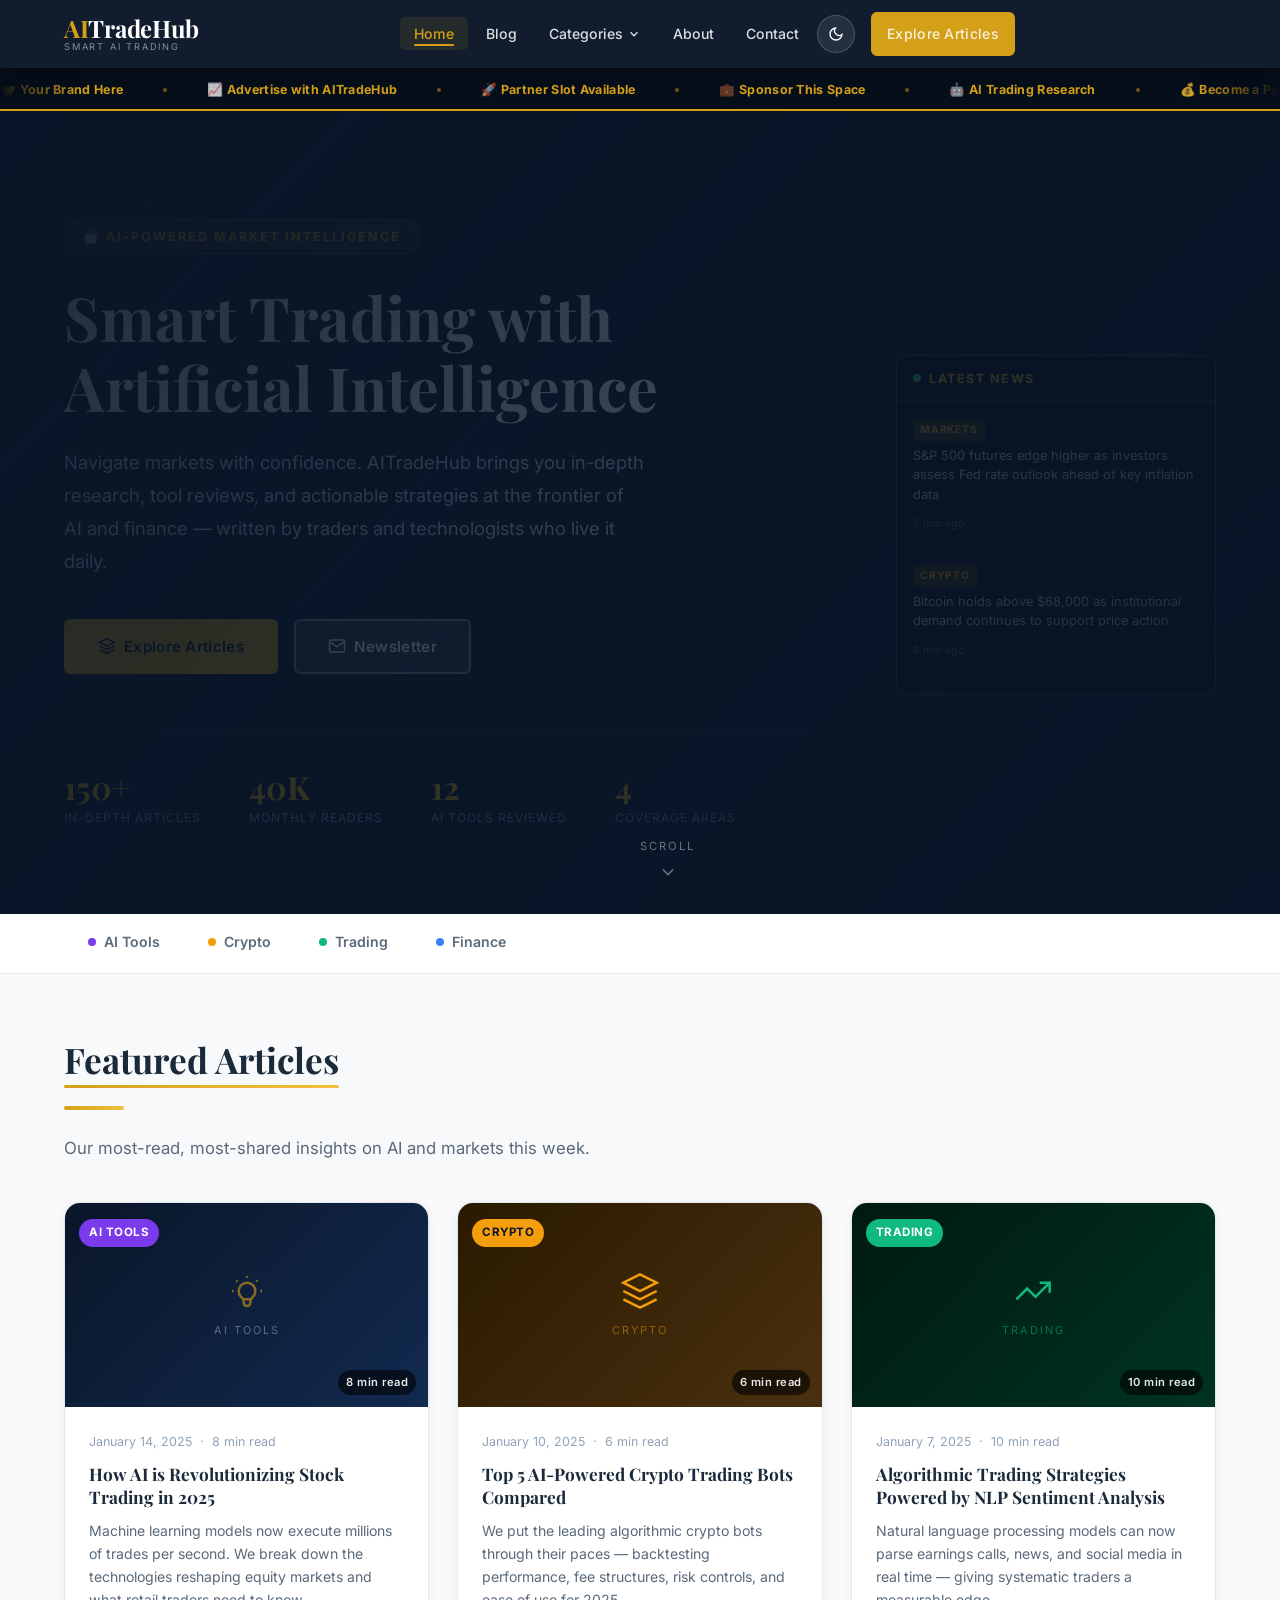
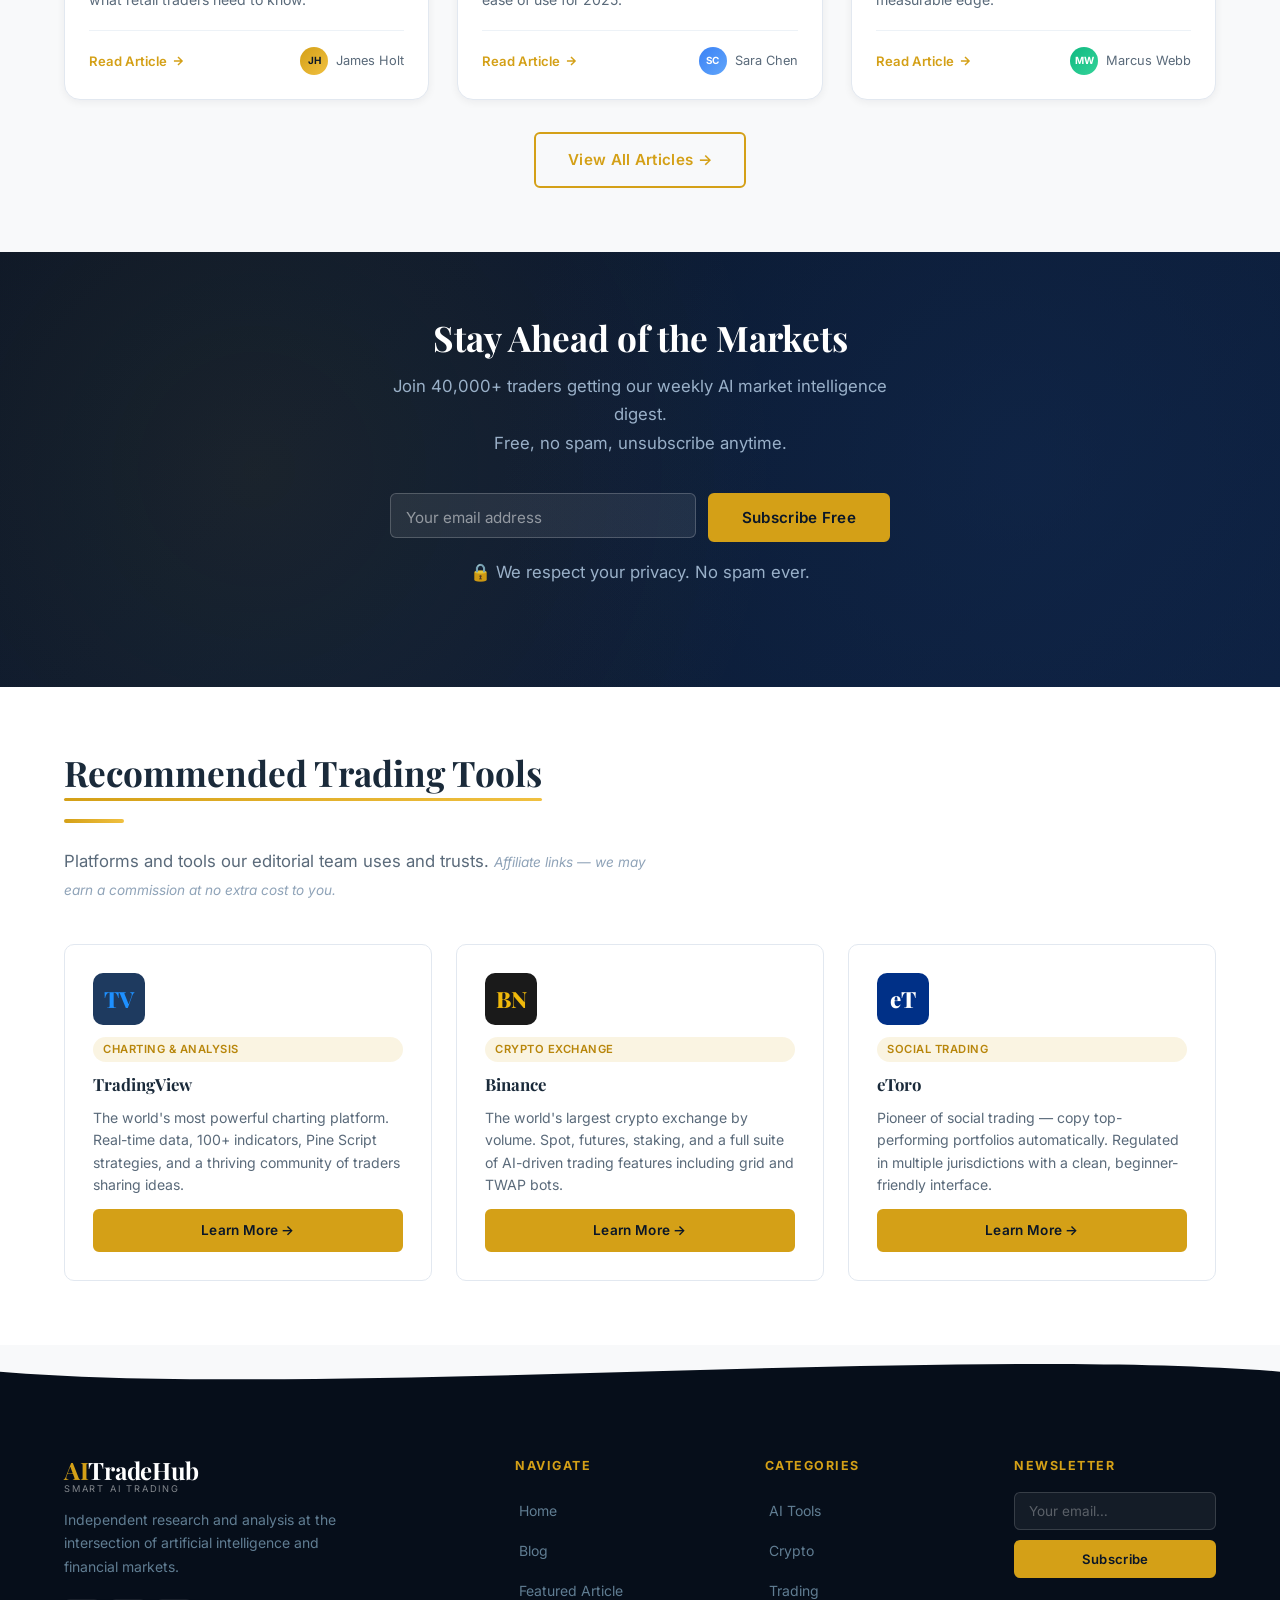
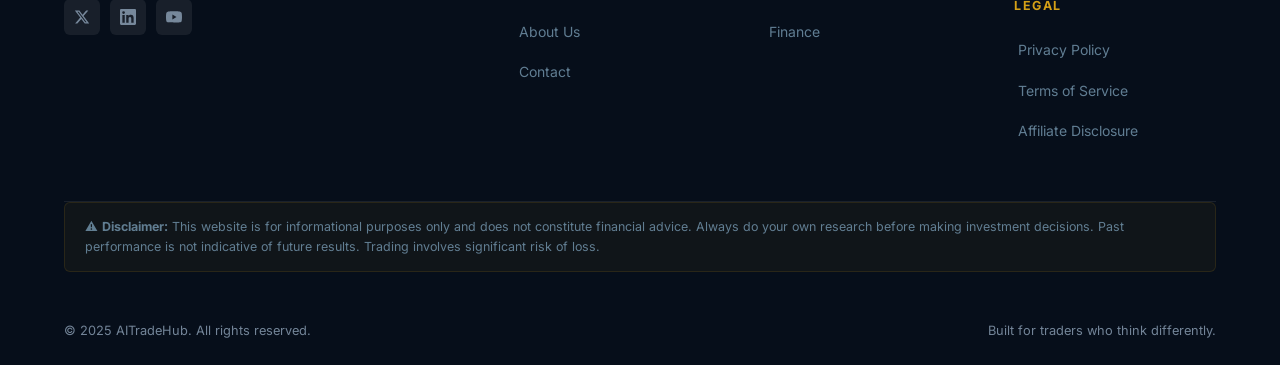
==== commit f4600285: "Add news ticker widget in hero section (scrolls top to bottom)" ====
--- a/index.html
+++ b/index.html
@@ -161,6 +161,7 @@
 <section class="hero">
   <canvas id="particles-canvas"></canvas>
   <div class="container hero-parallax">
+    <div class="hero-content-wrap">
     <div class="hero-inner">
       <div class="hero-eyebrow">🤖 AI-Powered Market Intelligence</div>
       <h1>
@@ -200,6 +201,58 @@
         </div>
       </div>
     </div>
+      <!-- ── News Ticker Widget ─────────────────────── -->
+      <div class="news-widget">
+        <div class="news-widget-header">
+          <span class="news-dot"></span>
+          <span>Latest News</span>
+        </div>
+        <div class="news-widget-body">
+          <div class="news-scroll-track" id="newsTrack">
+            <div class="news-item">
+              <span class="news-tag">Markets</span>
+              <p>S&amp;P 500 futures edge higher as investors assess Fed rate outlook ahead of key inflation data</p>
+              <span class="news-time">2 min ago</span>
+            </div>
+            <div class="news-item">
+              <span class="news-tag crypto">Crypto</span>
+              <p>Bitcoin holds above $68,000 as institutional demand continues to support price action</p>
+              <span class="news-time">8 min ago</span>
+            </div>
+            <div class="news-item">
+              <span class="news-tag ai">AI</span>
+              <p>Goldman Sachs deploys new AI trading model capable of processing 10,000 signals per second</p>
+              <span class="news-time">15 min ago</span>
+            </div>
+            <div class="news-item">
+              <span class="news-tag">Finance</span>
+              <p>Fed officials signal patience on rate cuts, citing persistent services inflation in latest meeting minutes</p>
+              <span class="news-time">22 min ago</span>
+            </div>
+            <div class="news-item">
+              <span class="news-tag crypto">Crypto</span>
+              <p>Ethereum ETF inflows reach $200M weekly high as DeFi activity surges on Layer 2 networks</p>
+              <span class="news-time">31 min ago</span>
+            </div>
+            <div class="news-item">
+              <span class="news-tag ai">AI</span>
+              <p>New reinforcement learning algorithm outperforms human traders in simulated forex markets by 34%</p>
+              <span class="news-time">45 min ago</span>
+            </div>
+            <div class="news-item">
+              <span class="news-tag">Markets</span>
+              <p>Oil prices stabilize near $85/barrel as Middle East tensions ease and supply concerns fade</p>
+              <span class="news-time">1 hr ago</span>
+            </div>
+            <div class="news-item">
+              <span class="news-tag">Trading</span>
+              <p>Volatility index (VIX) drops to 3-month low, signaling increased market confidence among traders</p>
+              <span class="news-time">1 hr ago</span>
+            </div>
+          </div>
+        </div>
+      </div>
+    </div>
   </div>
   <div class="scroll-indicator" aria-hidden="true">
     <span>scroll</span>
--- a/css/style.css
+++ b/css/style.css
@@ -69,6 +69,7 @@
 
   /* Navbar */
   --nav-height:  68px;
+  --ticker-height: 36px;
 }
 
 /* ── Dark Mode ─────────────────────────────────────────── */
@@ -97,7 +98,14 @@
 html {
   scroll-behavior: smooth;
   font-size: 16px;
-}
+  overflow-x: hidden;
+  background: #060e1a;
+}
+
+/* Offset for fixed navbar + ticker */
+body > .ticker-wrap + *,
+body > .ticker-wrap ~ section:first-of-type { }
+.hero { margin-top: var(--ticker-height) !important; }
 
 body {
   font-family: var(--font-body);
@@ -108,7 +116,6 @@
   -moz-osx-font-smoothing: grayscale;
   transition: background var(--duration-slow) var(--ease),
               color var(--duration-slow) var(--ease);
-  overflow-x: hidden;
 }
 
 h1, h2, h3, h4, h5, h6 {
@@ -277,12 +284,15 @@
   left: 0;
   right: 0;
   z-index: 1000;
-  background: transparent;
+  background: rgba(10, 22, 40, 0.97);
+  backdrop-filter: blur(12px);
+  -webkit-backdrop-filter: blur(12px);
+  box-shadow: 0 2px 20px rgba(0,0,0,.4);
   transition: background var(--duration-base) var(--ease),
-              box-shadow var(--duration-base) var(--ease),
-              backdrop-filter var(--duration-base) var(--ease);
-}
-
+              box-shadow var(--duration-base) var(--ease);
+}
+
+.site-header.solid,
 .site-header.scrolled {
   background: rgba(10, 22, 40, 0.96);
   backdrop-filter: blur(12px);
@@ -516,14 +526,18 @@
   display: flex;
   flex-direction: column;
   padding: calc(var(--nav-height) + 24px) 32px 40px;
-  transform: translateX(100%);
-  transition: transform var(--duration-slow) var(--ease);
+  transform: translateX(110%);
+  transition: transform .4s cubic-bezier(.4,0,.2,1), visibility .4s;
   overflow-y: auto;
-}
-
+  visibility: hidden;
+  pointer-events: none;
+}
 .mobile-overlay.open {
   transform: translateX(0);
-}
+  visibility: visible;
+  pointer-events: auto;
+}
+
 
 .mobile-overlay .mobile-nav-links {
   list-style: none;
@@ -584,12 +598,16 @@
 /* ── Sponsors Ticker ───────────────────────────────────── */
 .ticker-wrap {
   background: var(--navy-deep);
+  padding: 7px 0;
   border-bottom: 2px solid var(--gold);
-  padding: 7px 0;
   overflow: hidden;
   white-space: nowrap;
-  position: relative;
+  position: fixed;
+  top: var(--nav-height);
+  left: 0;
+  right: 0;
   z-index: 999;
+  margin-top: 0;
 }
 
 .ticker-wrap::before,
@@ -619,7 +637,7 @@
   will-change: transform;
 }
 
-.ticker-track:hover { animation-play-state: paused; }
+.ticker-track:hover { opacity: 1; }
 
 .ticker-item {
   display: inline-block;
@@ -666,35 +684,31 @@
   padding: var(--space-2xl) 0 var(--space-xl);
 }
 
-/* Animated gradient background */
+/* Background image with dark overlay */
 .hero::before {
   content: '';
   position: absolute;
   inset: 0;
-  background: linear-gradient(135deg,
-    #0a1628 0%,
-    #0d2040 30%,
-    #122a50 60%,
-    #0f1e38 100%);
-  background-size: 400% 400%;
-  animation: gradient-shift 12s ease infinite;
-}
-
-@keyframes gradient-shift {
-  0%   { background-position: 0% 50%; }
-  50%  { background-position: 100% 50%; }
-  100% { background-position: 0% 50%; }
-}
-
-/* Grid pattern overlay */
+  background-image: url('https://images.unsplash.com/photo-1611974789855-9c2a0a7236a3?w=1600&q=80&fm=jpg&fit=crop');
+  background-size: cover;
+  background-position: center;
+  background-repeat: no-repeat;
+  opacity: 0.3;
+  z-index: 0;
+}
+
+/* Dark gradient overlay so text is always readable */
 .hero::after {
   content: '';
   position: absolute;
   inset: 0;
-  background-image:
-    linear-gradient(rgba(212,160,23,.03) 1px, transparent 1px),
-    linear-gradient(90deg, rgba(212,160,23,.03) 1px, transparent 1px);
-  background-size: 60px 60px;
+  background: linear-gradient(
+    135deg,
+    rgba(10,22,40,0.92) 0%,
+    rgba(10,22,40,0.80) 50%,
+    rgba(10,22,40,0.88) 100%
+  );
+  z-index: 1;
   pointer-events: none;
 }
 
@@ -726,7 +740,7 @@
   padding: 6px 18px;
   border-radius: var(--radius-full);
   margin-bottom: 28px;
-  animation: fade-in-up 0.6s var(--ease) both;
+  opacity: 1;
 }
 
 .hero h1 {
@@ -734,7 +748,7 @@
   color: #fff;
   margin-bottom: 24px;
   line-height: 1.15;
-  animation: fade-in-up 0.6s var(--ease) .1s both;
+  opacity: 1;
 }
 
 /* Typing cursor */
@@ -760,8 +774,7 @@
   max-width: 580px;
   margin-bottom: 40px;
   line-height: 1.8;
-  opacity: 0;
-  animation: fade-in 0.8s var(--ease) 2.5s forwards;
+  opacity: 1;
 }
 
 .hero-actions {
@@ -770,7 +783,7 @@
   flex-wrap: wrap;
   align-items: center;
   opacity: 0;
-  animation: fade-in-up 0.6s var(--ease) 2.6s forwards;
+  opacity: 1;
 }
 
 .hero-stats {
@@ -2739,3 +2752,149 @@
 [data-theme="dark"] .form-group textarea { background: var(--bg-card); border-color: rgba(255,255,255,.12); color: var(--text-primary); }
 [data-theme="dark"] .form-group .float-label { background: var(--bg-card); }
 [data-theme="dark"] .newsletter-form input[type="email"] { background: var(--bg-card); border-color: rgba(255,255,255,.12); color: var(--text-primary); }
+
+/* ── Hero content: always fully visible ── */
+.hero .hero-inner,
+.hero .hero-eyebrow,
+.hero h1,
+.hero .hero-lead,
+.hero .hero-actions,
+.hero .hero-stats,
+.hero .btn,
+.hero .scroll-indicator {
+  opacity: 1 !important;
+  transform: none !important;
+  animation: none !important;
+  transition: color 0.2s ease, background 0.2s ease, box-shadow 0.2s ease, transform 0.2s ease !important;
+}
+
+.hero h1 { color: #ffffff !important; }
+.hero .hero-lead { color: rgba(220,235,255,0.95) !important; }
+.hero .btn-ghost {
+  background: rgba(255,255,255,0.15) !important;
+  color: #fff !important;
+  border-color: rgba(255,255,255,0.4) !important;
+}
+.hero .btn-ghost:hover {
+  background: rgba(255,255,255,0.28) !important;
+}
+
+/* ── Hero layout with news widget ─────────────────────── */
+.hero-content-wrap {
+  display: flex;
+  align-items: center;
+  gap: 48px;
+  width: 100%;
+}
+
+.hero-content-wrap .hero-inner {
+  flex: 1;
+  min-width: 0;
+}
+
+/* ── News Widget ───────────────────────────────────────── */
+.news-widget {
+  width: 320px;
+  flex-shrink: 0;
+  background: rgba(6, 14, 26, 0.82);
+  border: 1px solid rgba(212,160,23,0.35);
+  border-radius: 12px;
+  overflow: hidden;
+  backdrop-filter: blur(10px);
+  z-index: 3;
+  position: relative;
+  height: 340px;
+}
+
+.news-widget-header {
+  display: flex;
+  align-items: center;
+  gap: 8px;
+  padding: 12px 16px;
+  border-bottom: 1px solid rgba(212,160,23,0.25);
+  font-size: .78rem;
+  font-weight: 700;
+  color: var(--gold);
+  text-transform: uppercase;
+  letter-spacing: 1.5px;
+}
+
+.news-dot {
+  width: 8px; height: 8px;
+  background: #22c55e;
+  border-radius: 50%;
+  animation: pulse-dot 1.5s ease-in-out infinite;
+}
+
+@keyframes pulse-dot {
+  0%, 100% { opacity: 1; transform: scale(1); }
+  50% { opacity: 0.5; transform: scale(0.8); }
+}
+
+.news-widget-body {
+  height: calc(100% - 42px);
+  overflow: hidden;
+  position: relative;
+}
+
+.news-widget-body::after {
+  content: '';
+  position: absolute;
+  bottom: 0; left: 0; right: 0;
+  height: 50px;
+  background: linear-gradient(transparent, rgba(6,14,26,0.9));
+  pointer-events: none;
+  z-index: 2;
+}
+
+.news-scroll-track {
+  display: flex;
+  flex-direction: column;
+  animation: news-scroll 28s linear infinite;
+}
+
+.news-scroll-track:hover { animation-play-state: paused; }
+
+@keyframes news-scroll {
+  0%   { transform: translateY(0); }
+  100% { transform: translateY(-50%); }
+}
+
+.news-item {
+  padding: 12px 16px;
+  border-bottom: 1px solid rgba(255,255,255,0.06);
+  flex-shrink: 0;
+}
+
+.news-item p {
+  font-size: .8rem;
+  color: rgba(220,235,255,0.85);
+  line-height: 1.5;
+  margin: 5px 0 4px;
+}
+
+.news-tag {
+  display: inline-block;
+  font-size: .65rem;
+  font-weight: 700;
+  text-transform: uppercase;
+  letter-spacing: .8px;
+  padding: 2px 7px;
+  border-radius: 3px;
+  background: rgba(212,160,23,0.2);
+  color: var(--gold);
+}
+
+.news-tag.crypto { background: rgba(245,158,11,0.2); color: #f59e0b; }
+.news-tag.ai     { background: rgba(124,58,237,0.2); color: #a78bfa; }
+
+.news-time {
+  font-size: .68rem;
+  color: rgba(255,255,255,0.35);
+}
+
+/* Responsive: hide widget on mobile */
+@media (max-width: 900px) {
+  .news-widget { display: none; }
+  .hero-content-wrap { display: block; }
+}
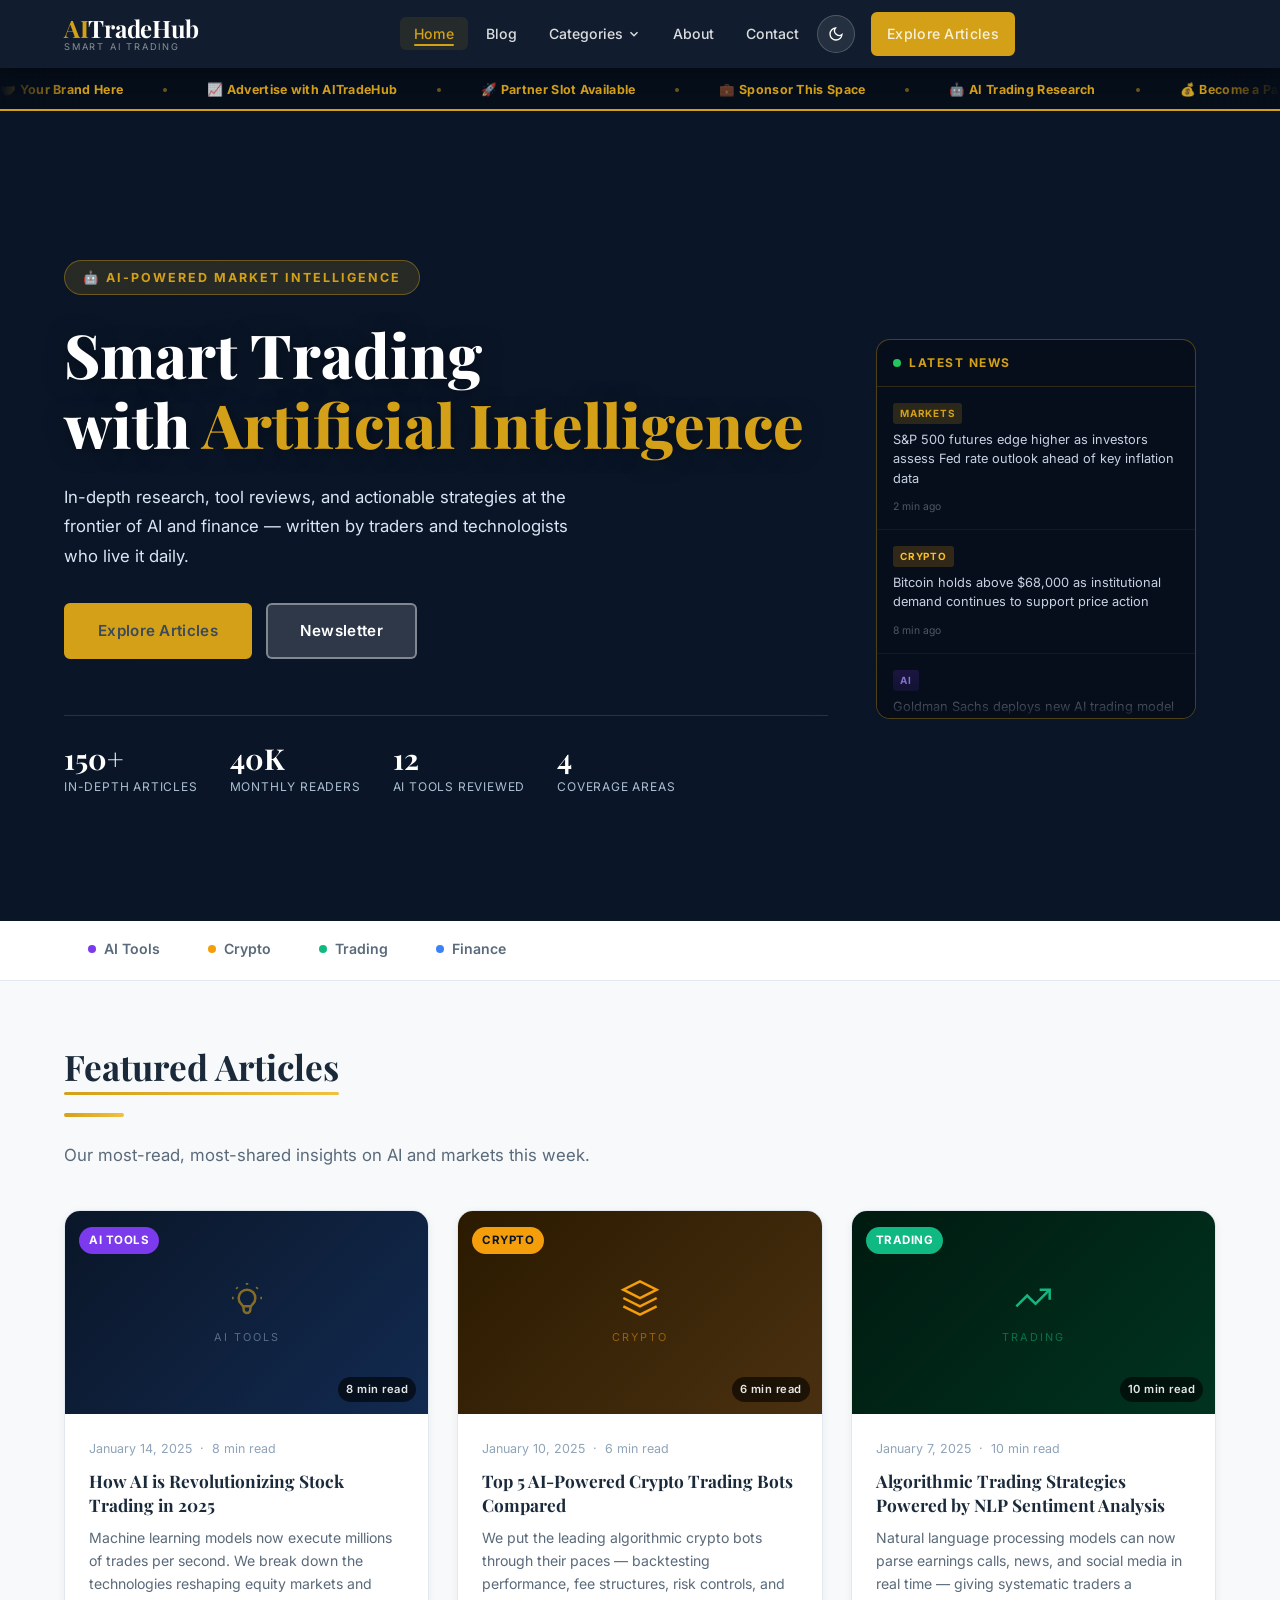
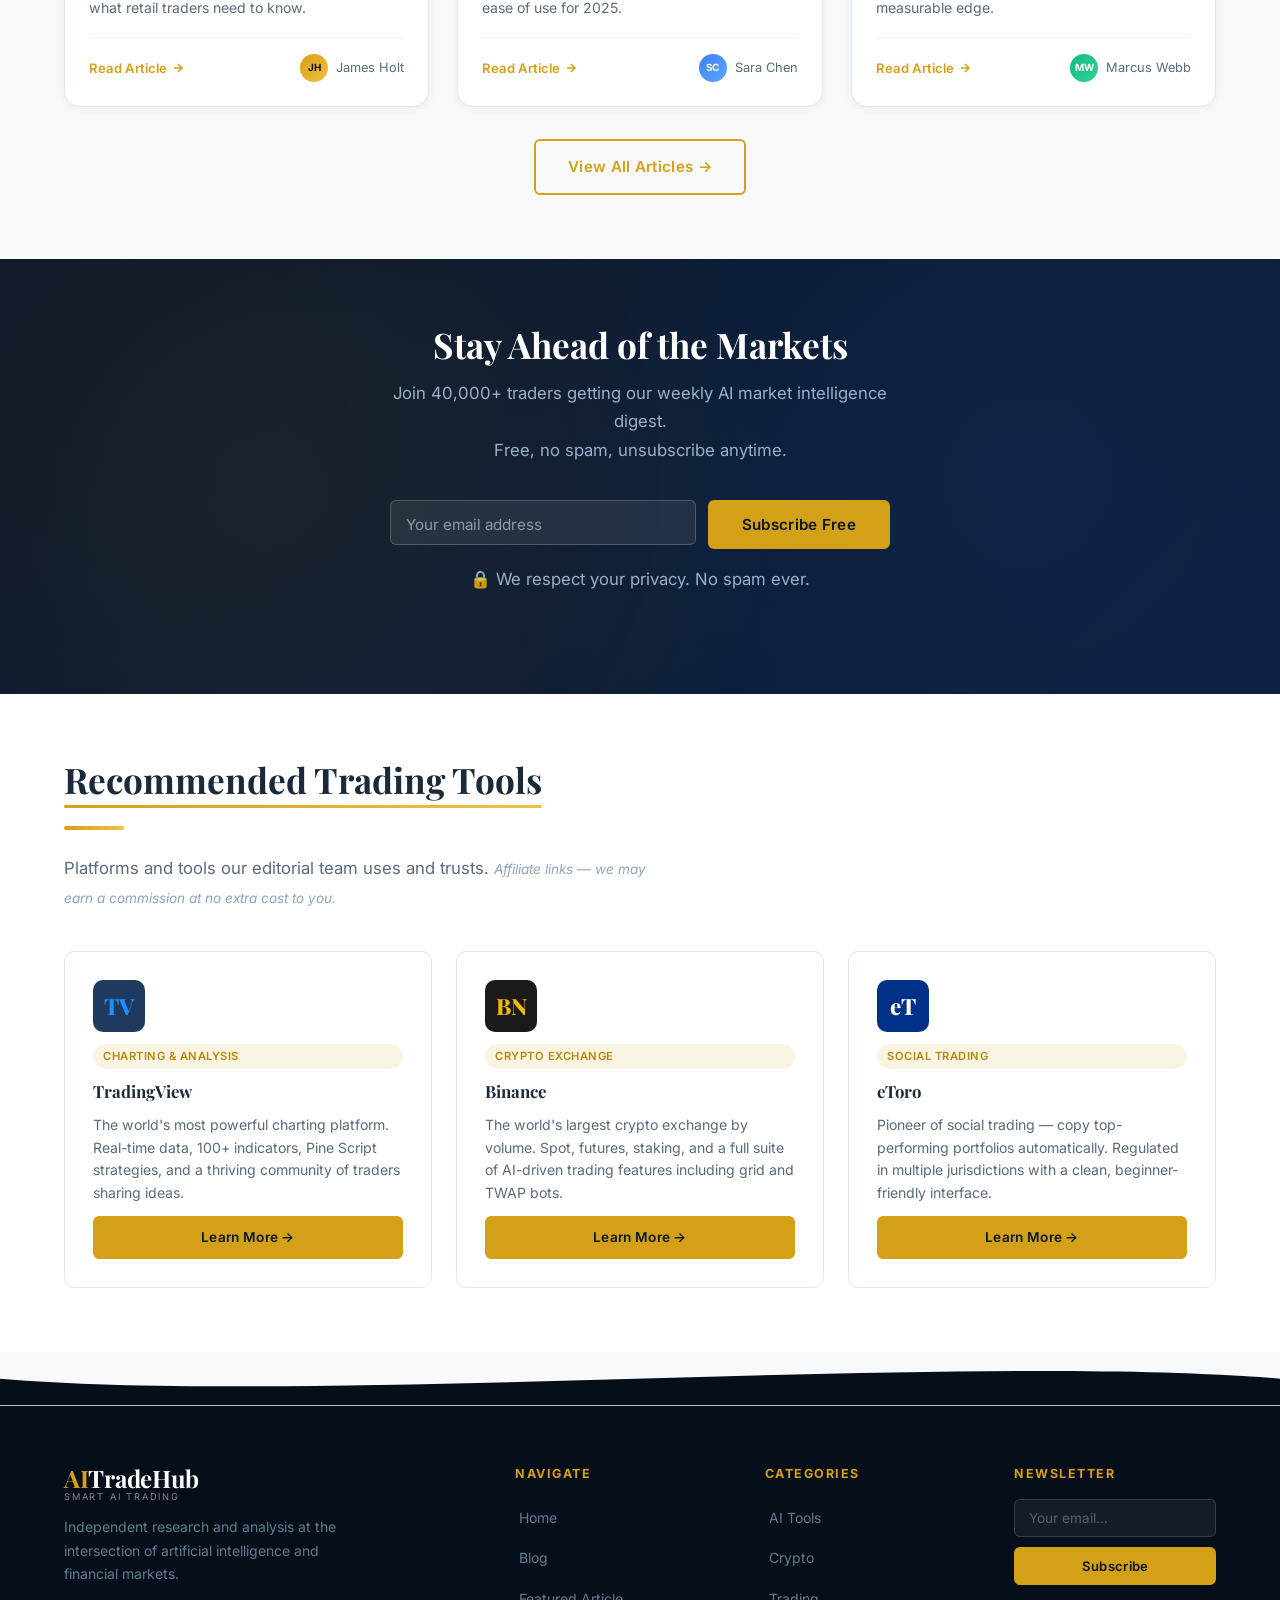
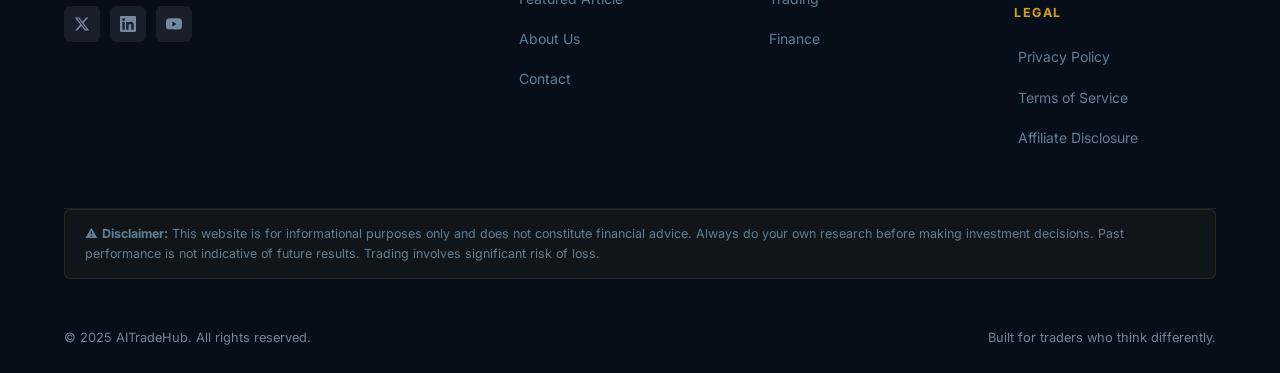
==== commit 2446df9d: "Hero complete rewrite: clean layout, image bg, news widget, stats visible" ====
--- a/index.html
+++ b/index.html
@@ -159,28 +159,18 @@
 
 <!-- ── Hero ──────────────────────────────────────────────── -->
 <section class="hero">
-  <canvas id="particles-canvas"></canvas>
-  <div class="container hero-parallax">
-    <div class="hero-content-wrap">
-    <div class="hero-inner">
+  <div class="hero-bg"></div>
+  <div class="hero-overlay"></div>
+  <div class="container hero-layout">
+
+    <!-- LEFT: Title + stats + buttons -->
+    <div class="hero-left">
       <div class="hero-eyebrow">🤖 AI-Powered Market Intelligence</div>
-      <h1>
-        <span id="typing-target" data-text="Smart Trading with Artificial Intelligence">Smart Trading with Artificial Intelligence</span>
-      </h1>
-      <p class="hero-lead">
-        Navigate markets with confidence. AITradeHub brings you in-depth research,
-        tool reviews, and actionable strategies at the frontier of AI and finance —
-        written by traders and technologists who live it daily.
-      </p>
+      <h1 class="hero-title">Smart Trading<br>with <span class="hero-title-gold">Artificial Intelligence</span></h1>
+      <p class="hero-lead">In-depth research, tool reviews, and actionable strategies at the frontier of AI and finance — written by traders and technologists who live it daily.</p>
       <div class="hero-actions">
-        <a href="blog.html" class="btn btn-primary">
-          <svg width="18" height="18" viewBox="0 0 24 24" fill="none" stroke="currentColor" stroke-width="2"><path d="M12 2L2 7l10 5 10-5-10-5zM2 17l10 5 10-5M2 12l10 5 10-5"/></svg>
-          Explore Articles
-        </a>
-        <a href="#newsletter" class="btn btn-ghost">
-          <svg width="18" height="18" viewBox="0 0 24 24" fill="none" stroke="currentColor" stroke-width="2"><path d="M4 4h16c1.1 0 2 .9 2 2v12c0 1.1-.9 2-2 2H4c-1.1 0-2-.9-2-2V6c0-1.1.9-2 2-2z"/><polyline points="22,6 12,13 2,6"/></svg>
-          Newsletter
-        </a>
+        <a href="blog.html" class="btn btn-primary">Explore Articles</a>
+        <a href="#newsletter" class="btn btn-ghost">Newsletter</a>
       </div>
       <div class="hero-stats">
         <div class="stat-item">
@@ -201,7 +191,9 @@
         </div>
       </div>
     </div>
-      <!-- ── News Ticker Widget ─────────────────────── -->
+
+    <!-- RIGHT: News widget -->
+    <div class="hero-right">
       <div class="news-widget">
         <div class="news-widget-header">
           <span class="news-dot"></span>
@@ -226,17 +218,17 @@
             </div>
             <div class="news-item">
               <span class="news-tag">Finance</span>
-              <p>Fed officials signal patience on rate cuts, citing persistent services inflation in latest meeting minutes</p>
+              <p>Fed officials signal patience on rate cuts, citing persistent services inflation</p>
               <span class="news-time">22 min ago</span>
             </div>
             <div class="news-item">
               <span class="news-tag crypto">Crypto</span>
-              <p>Ethereum ETF inflows reach $200M weekly high as DeFi activity surges on Layer 2 networks</p>
+              <p>Ethereum ETF inflows reach $200M weekly high as DeFi activity surges on Layer 2</p>
               <span class="news-time">31 min ago</span>
             </div>
             <div class="news-item">
               <span class="news-tag ai">AI</span>
-              <p>New reinforcement learning algorithm outperforms human traders in simulated forex markets by 34%</p>
+              <p>New reinforcement learning algorithm outperforms human traders in forex markets by 34%</p>
               <span class="news-time">45 min ago</span>
             </div>
             <div class="news-item">
@@ -246,17 +238,14 @@
             </div>
             <div class="news-item">
               <span class="news-tag">Trading</span>
-              <p>Volatility index (VIX) drops to 3-month low, signaling increased market confidence among traders</p>
+              <p>VIX drops to 3-month low, signaling increased market confidence among traders</p>
               <span class="news-time">1 hr ago</span>
             </div>
           </div>
         </div>
       </div>
     </div>
-  </div>
-  <div class="scroll-indicator" aria-hidden="true">
-    <span>scroll</span>
-    <svg width="20" height="20" viewBox="0 0 24 24" fill="none" stroke="currentColor" stroke-width="2"><polyline points="6 9 12 15 18 9"/></svg>
+
   </div>
 </section>
 
--- a/css/style.css
+++ b/css/style.css
@@ -689,7 +689,7 @@
   content: '';
   position: absolute;
   inset: 0;
-  background-image: url('https://images.unsplash.com/photo-1611974789855-9c2a0a7236a3?w=1600&q=80&fm=jpg&fit=crop');
+  background-image: url('images/hero-bg.jpg');
   background-size: cover;
   background-position: center;
   background-repeat: no-repeat;
@@ -2898,3 +2898,269 @@
   .news-widget { display: none; }
   .hero-content-wrap { display: block; }
 }
+
+/* ========================================
+   HERO VISIBILITY OVERRIDE — FINAL FIX
+   ======================================== */
+.hero .animate-on-scroll,
+.hero .animate-on-scroll.stagger-1,
+.hero .animate-on-scroll.stagger-2,
+.hero .animate-on-scroll.stagger-3 {
+  opacity: 1 !important;
+  transform: translateY(0) !important;
+  animation: none !important;
+  transition: none !important;
+}
+
+.hero h1,
+.hero .hero-eyebrow,
+.hero .hero-lead,
+.hero .hero-actions,
+.hero .hero-stats,
+.hero .stat-item,
+.hero .btn {
+  opacity: 1 !important;
+  transform: none !important;
+  animation: none !important;
+  color: inherit;
+}
+
+.hero h1 { color: #ffffff !important; text-shadow: 0 2px 20px rgba(0,0,0,0.5); }
+.hero .hero-lead { color: rgba(230,240,255,0.95) !important; }
+.hero .hero-eyebrow { color: var(--gold) !important; }
+.hero .stat-number { color: #ffffff !important; }
+.hero .stat-label { color: rgba(200,220,240,0.85) !important; }
+
+/* News widget text */
+.news-item p { color: rgba(230,240,255,0.92) !important; }
+.news-widget { opacity: 1 !important; }
+
+/* ================================================
+   HERO — COMPLETE REWRITE (clean, no animations)
+   ================================================ */
+.hero {
+  position: relative;
+  min-height: 88vh;
+  display: flex;
+  align-items: center;
+  overflow: hidden;
+}
+
+.hero-bg {
+  position: absolute;
+  inset: 0;
+  background-image: url('images/hero-bg.jpg');
+  background-size: cover;
+  background-position: center;
+  background-repeat: no-repeat;
+  z-index: 0;
+}
+
+.hero-overlay {
+  position: absolute;
+  inset: 0;
+  background: linear-gradient(135deg, rgba(6,14,26,0.88) 0%, rgba(10,22,40,0.75) 50%, rgba(6,14,26,0.85) 100%);
+  z-index: 1;
+}
+
+.hero-layout {
+  position: relative;
+  z-index: 2;
+  display: flex;
+  align-items: center;
+  gap: 48px;
+  padding: 60px 24px;
+  width: 100%;
+}
+
+/* LEFT SIDE */
+.hero-left {
+  flex: 1;
+  min-width: 0;
+}
+
+.hero-eyebrow {
+  display: inline-flex;
+  align-items: center;
+  gap: 8px;
+  background: rgba(212,160,23,0.15);
+  border: 1px solid rgba(212,160,23,0.4);
+  color: #d4a017;
+  font-size: .78rem;
+  font-weight: 700;
+  letter-spacing: 2px;
+  text-transform: uppercase;
+  padding: 6px 18px;
+  border-radius: 999px;
+  margin-bottom: 24px;
+}
+
+.hero-title {
+  font-family: 'Playfair Display', serif;
+  font-size: clamp(2.4rem, 5vw, 4rem);
+  font-weight: 800;
+  color: #ffffff !important;
+  line-height: 1.15;
+  margin-bottom: 20px;
+  text-shadow: 0 2px 24px rgba(0,0,0,0.6);
+}
+
+.hero-title-gold { color: #d4a017 !important; }
+
+.hero-lead {
+  font-size: 1.05rem;
+  color: rgba(220,235,255,0.88) !important;
+  max-width: 540px;
+  line-height: 1.75;
+  margin-bottom: 32px;
+}
+
+.hero-actions {
+  display: flex;
+  gap: 14px;
+  flex-wrap: wrap;
+  margin-bottom: 40px;
+}
+
+.hero-stats {
+  display: flex;
+  gap: 32px;
+  flex-wrap: wrap;
+  border-top: 1px solid rgba(255,255,255,0.12);
+  padding-top: 28px;
+}
+
+.stat-item {
+  display: flex;
+  flex-direction: column;
+}
+
+.stat-number {
+  font-family: 'Playfair Display', serif;
+  font-size: 1.8rem;
+  font-weight: 700;
+  color: #ffffff !important;
+  line-height: 1;
+}
+
+.stat-label {
+  font-size: .75rem;
+  color: rgba(200,220,240,0.7) !important;
+  margin-top: 4px;
+  text-transform: uppercase;
+  letter-spacing: .8px;
+}
+
+/* RIGHT SIDE */
+.hero-right {
+  width: 340px;
+  flex-shrink: 0;
+}
+
+/* NEWS WIDGET */
+.news-widget {
+  background: rgba(6,14,26,0.85);
+  border: 1px solid rgba(212,160,23,0.35);
+  border-radius: 14px;
+  overflow: hidden;
+  backdrop-filter: blur(12px);
+  height: 380px;
+  display: flex;
+  flex-direction: column;
+}
+
+.news-widget-header {
+  display: flex;
+  align-items: center;
+  gap: 8px;
+  padding: 13px 16px;
+  border-bottom: 1px solid rgba(212,160,23,0.2);
+  font-size: .75rem;
+  font-weight: 700;
+  color: #d4a017;
+  text-transform: uppercase;
+  letter-spacing: 1.5px;
+  flex-shrink: 0;
+}
+
+.news-dot {
+  width: 8px; height: 8px;
+  background: #22c55e;
+  border-radius: 50%;
+  animation: pulse-dot 1.5s ease-in-out infinite;
+  flex-shrink: 0;
+}
+
+@keyframes pulse-dot {
+  0%, 100% { opacity: 1; }
+  50% { opacity: 0.4; }
+}
+
+.news-widget-body {
+  flex: 1;
+  overflow: hidden;
+  position: relative;
+}
+
+.news-widget-body::after {
+  content: '';
+  position: absolute;
+  bottom: 0; left: 0; right: 0;
+  height: 48px;
+  background: linear-gradient(transparent, rgba(6,14,26,0.95));
+  pointer-events: none;
+  z-index: 2;
+}
+
+.news-scroll-track {
+  display: flex;
+  flex-direction: column;
+  animation: news-scroll 30s linear infinite;
+}
+
+.news-scroll-track:hover { animation-play-state: paused; }
+
+@keyframes news-scroll {
+  0%   { transform: translateY(0); }
+  100% { transform: translateY(-50%); }
+}
+
+.news-item {
+  padding: 11px 16px;
+  border-bottom: 1px solid rgba(255,255,255,0.05);
+  flex-shrink: 0;
+}
+
+.news-item p {
+  font-size: .8rem;
+  color: rgba(225,238,255,0.88) !important;
+  line-height: 1.5;
+  margin: 5px 0 3px;
+}
+
+.news-tag {
+  display: inline-block;
+  font-size: .62rem;
+  font-weight: 700;
+  text-transform: uppercase;
+  letter-spacing: .8px;
+  padding: 2px 7px;
+  border-radius: 3px;
+  background: rgba(212,160,23,0.18);
+  color: #d4a017;
+}
+.news-tag.crypto { background: rgba(245,158,11,0.18); color: #fbbf24; }
+.news-tag.ai     { background: rgba(124,58,237,0.18); color: #a78bfa; }
+
+.news-time {
+  font-size: .65rem;
+  color: rgba(255,255,255,0.3);
+}
+
+/* Responsive */
+@media (max-width: 900px) {
+  .hero-layout { flex-direction: column; gap: 32px; padding: 40px 24px; }
+  .hero-right { width: 100%; }
+  .news-widget { height: 280px; }
+  .hero-title { font-size: 2.2rem; }
+}
